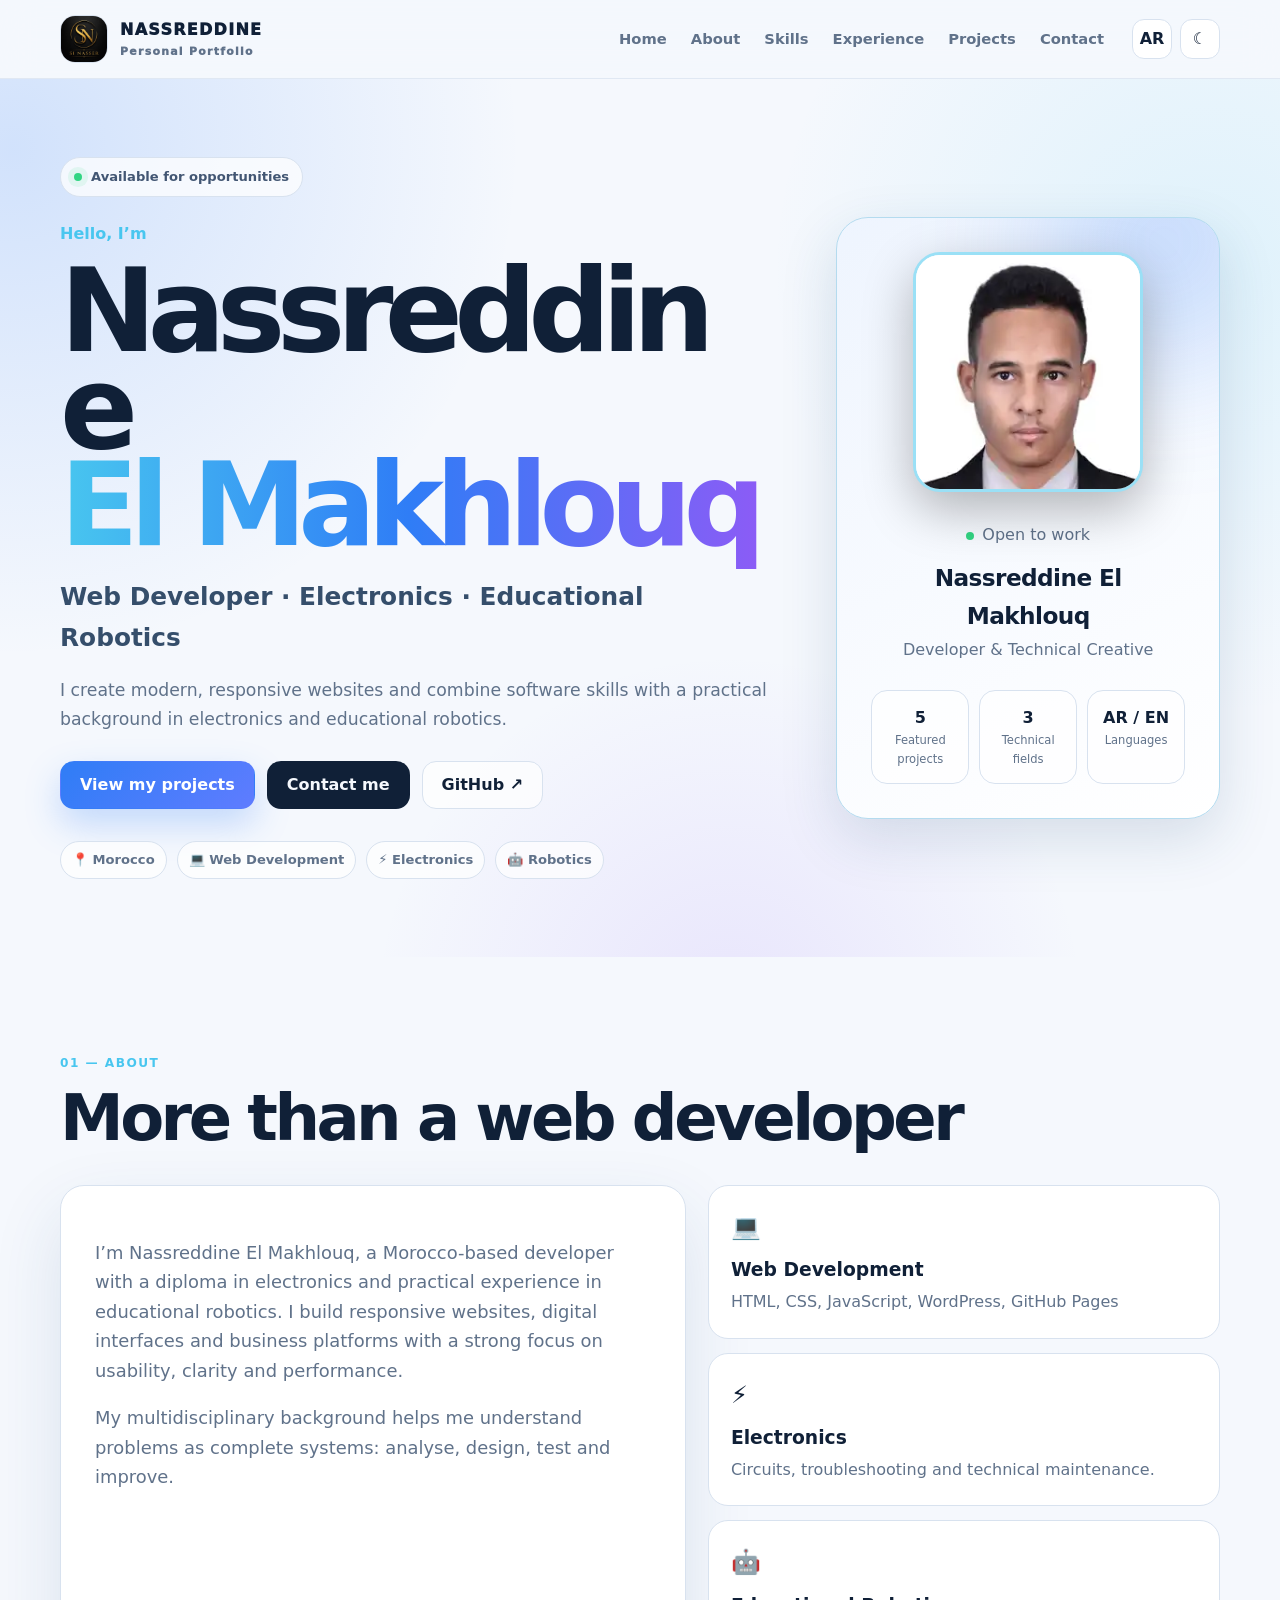
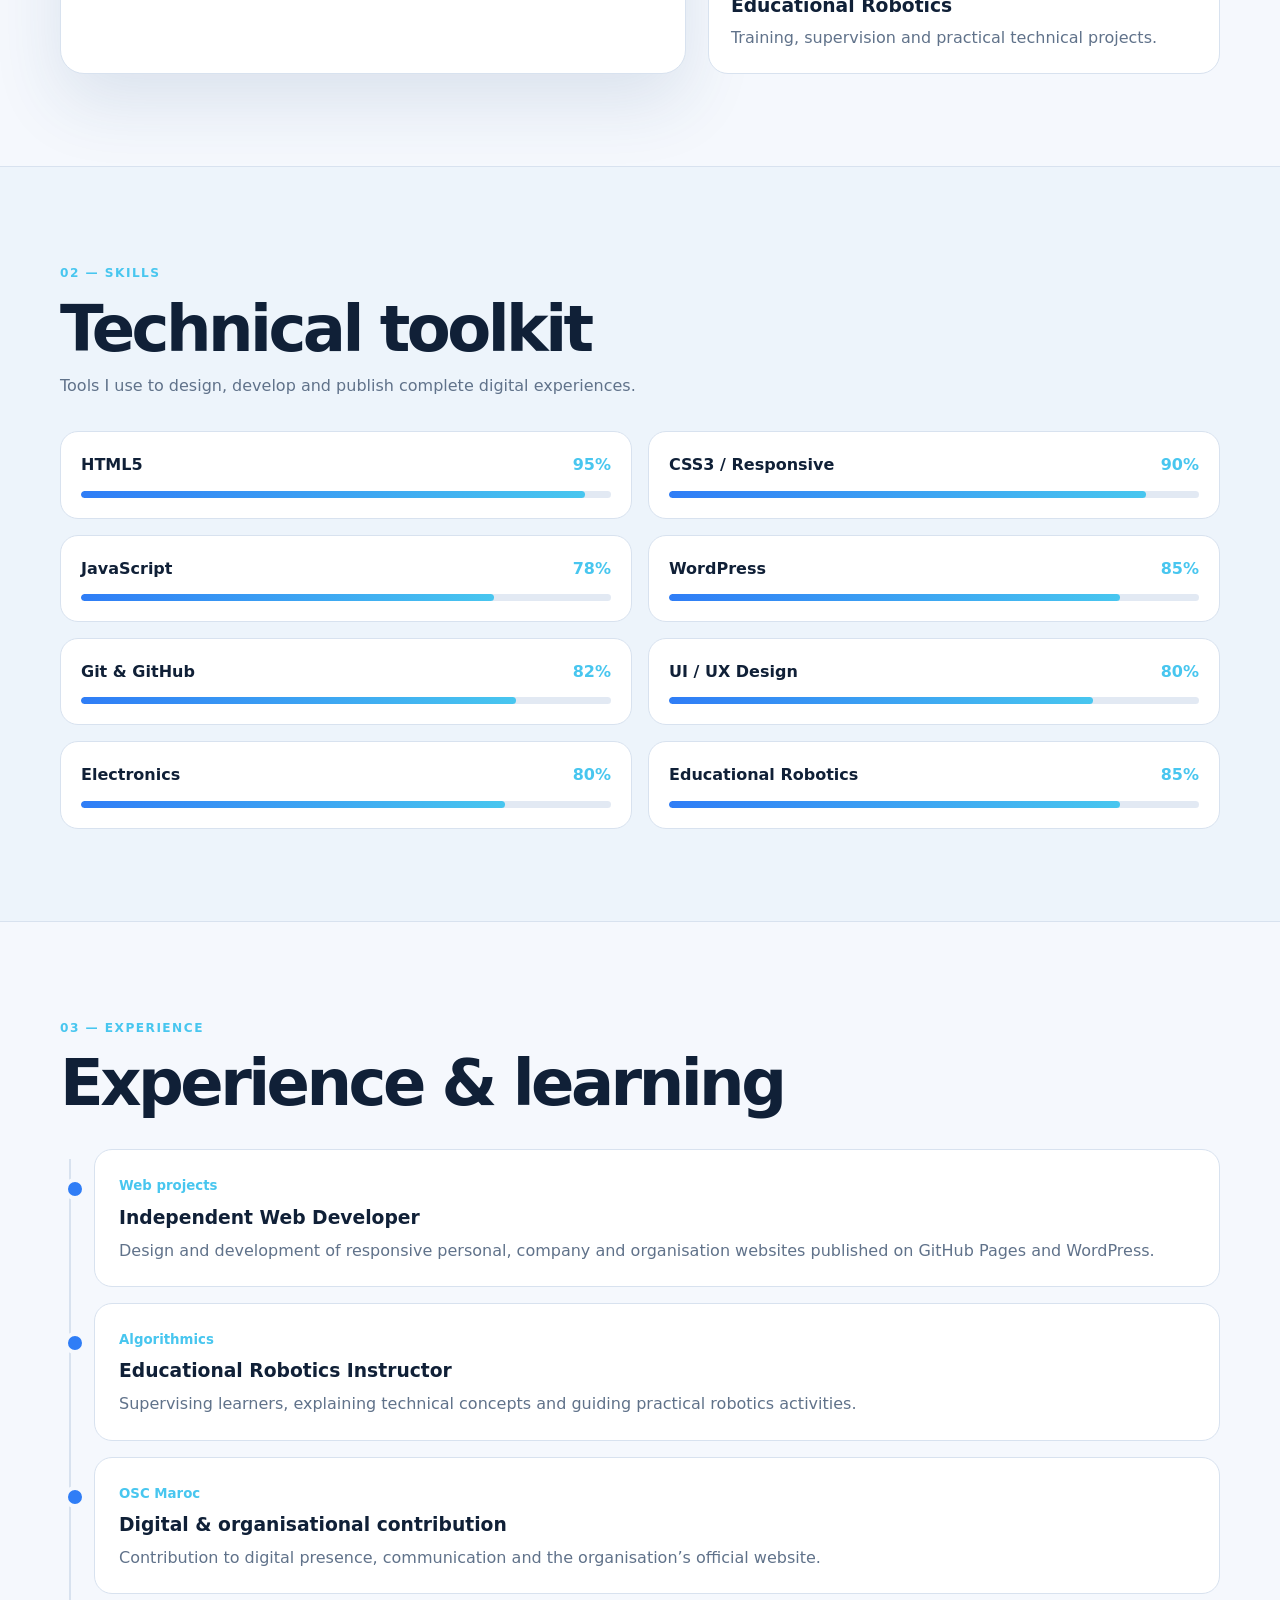
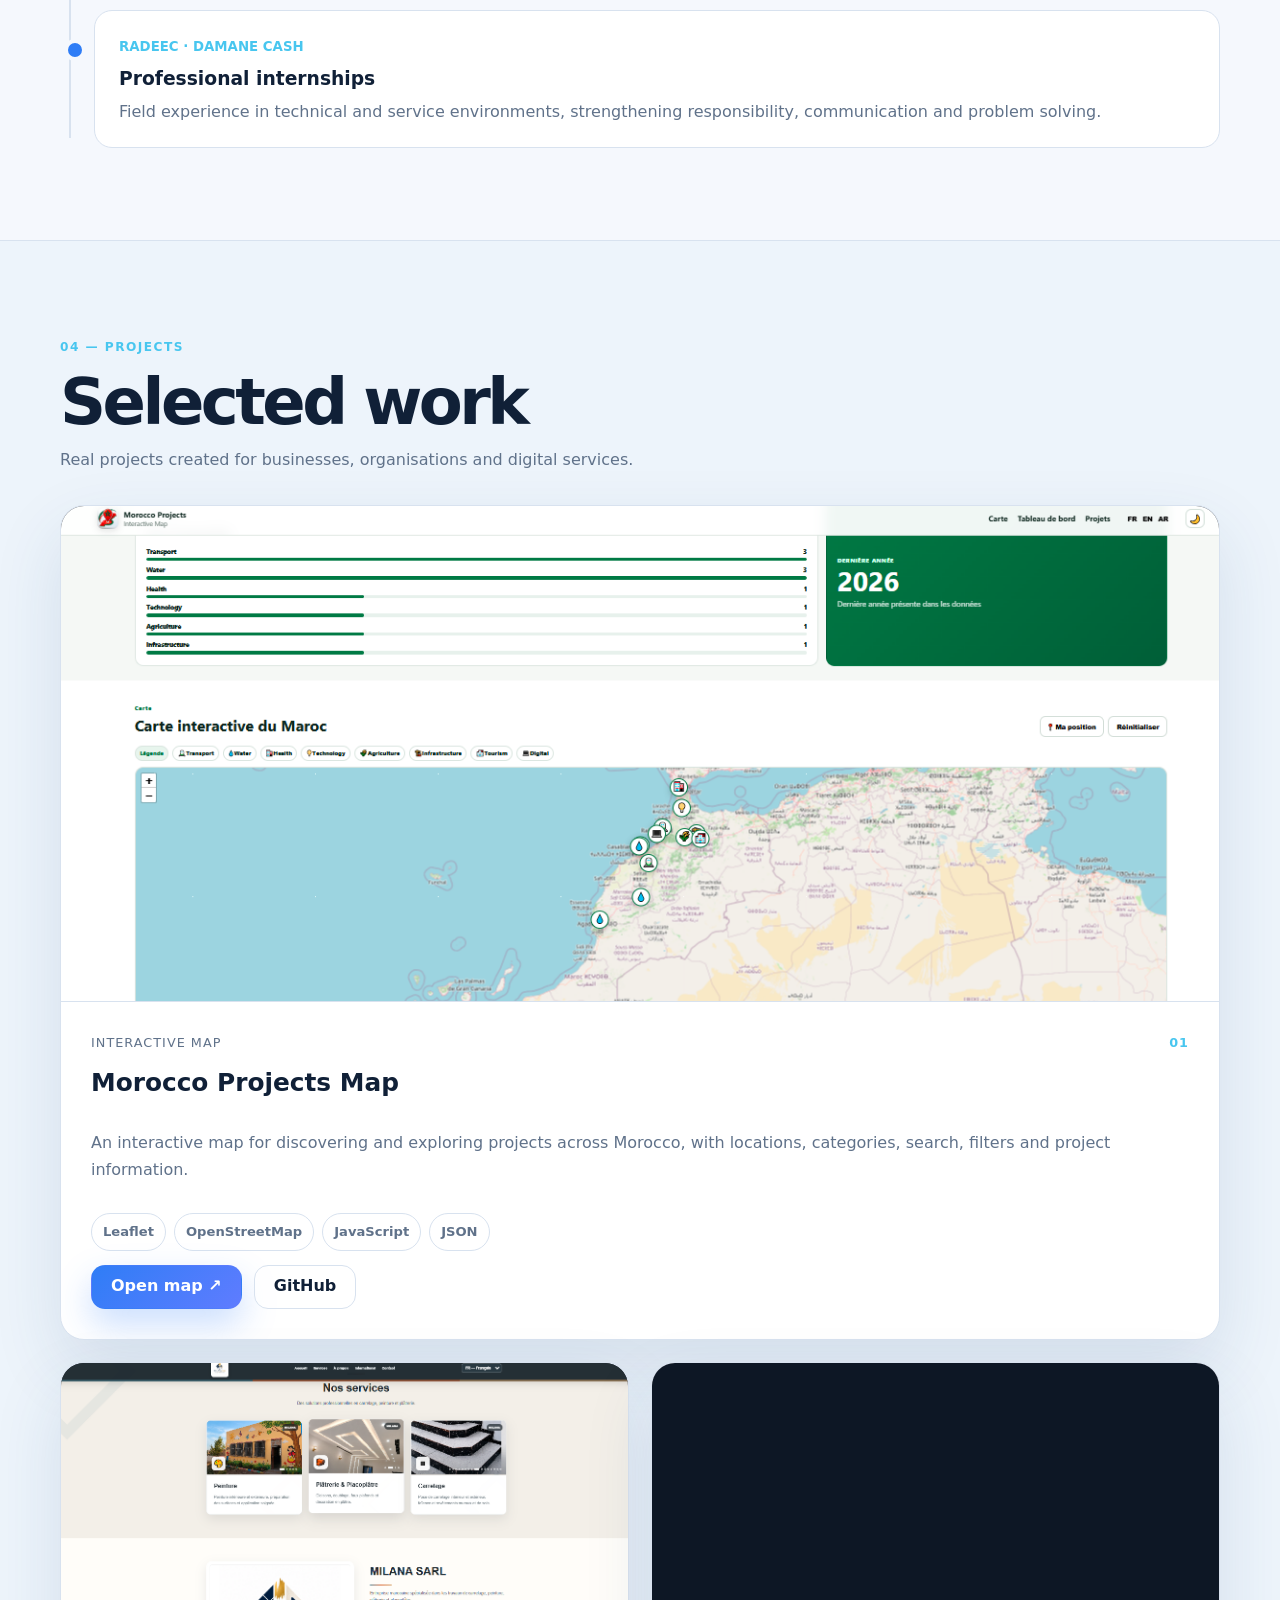
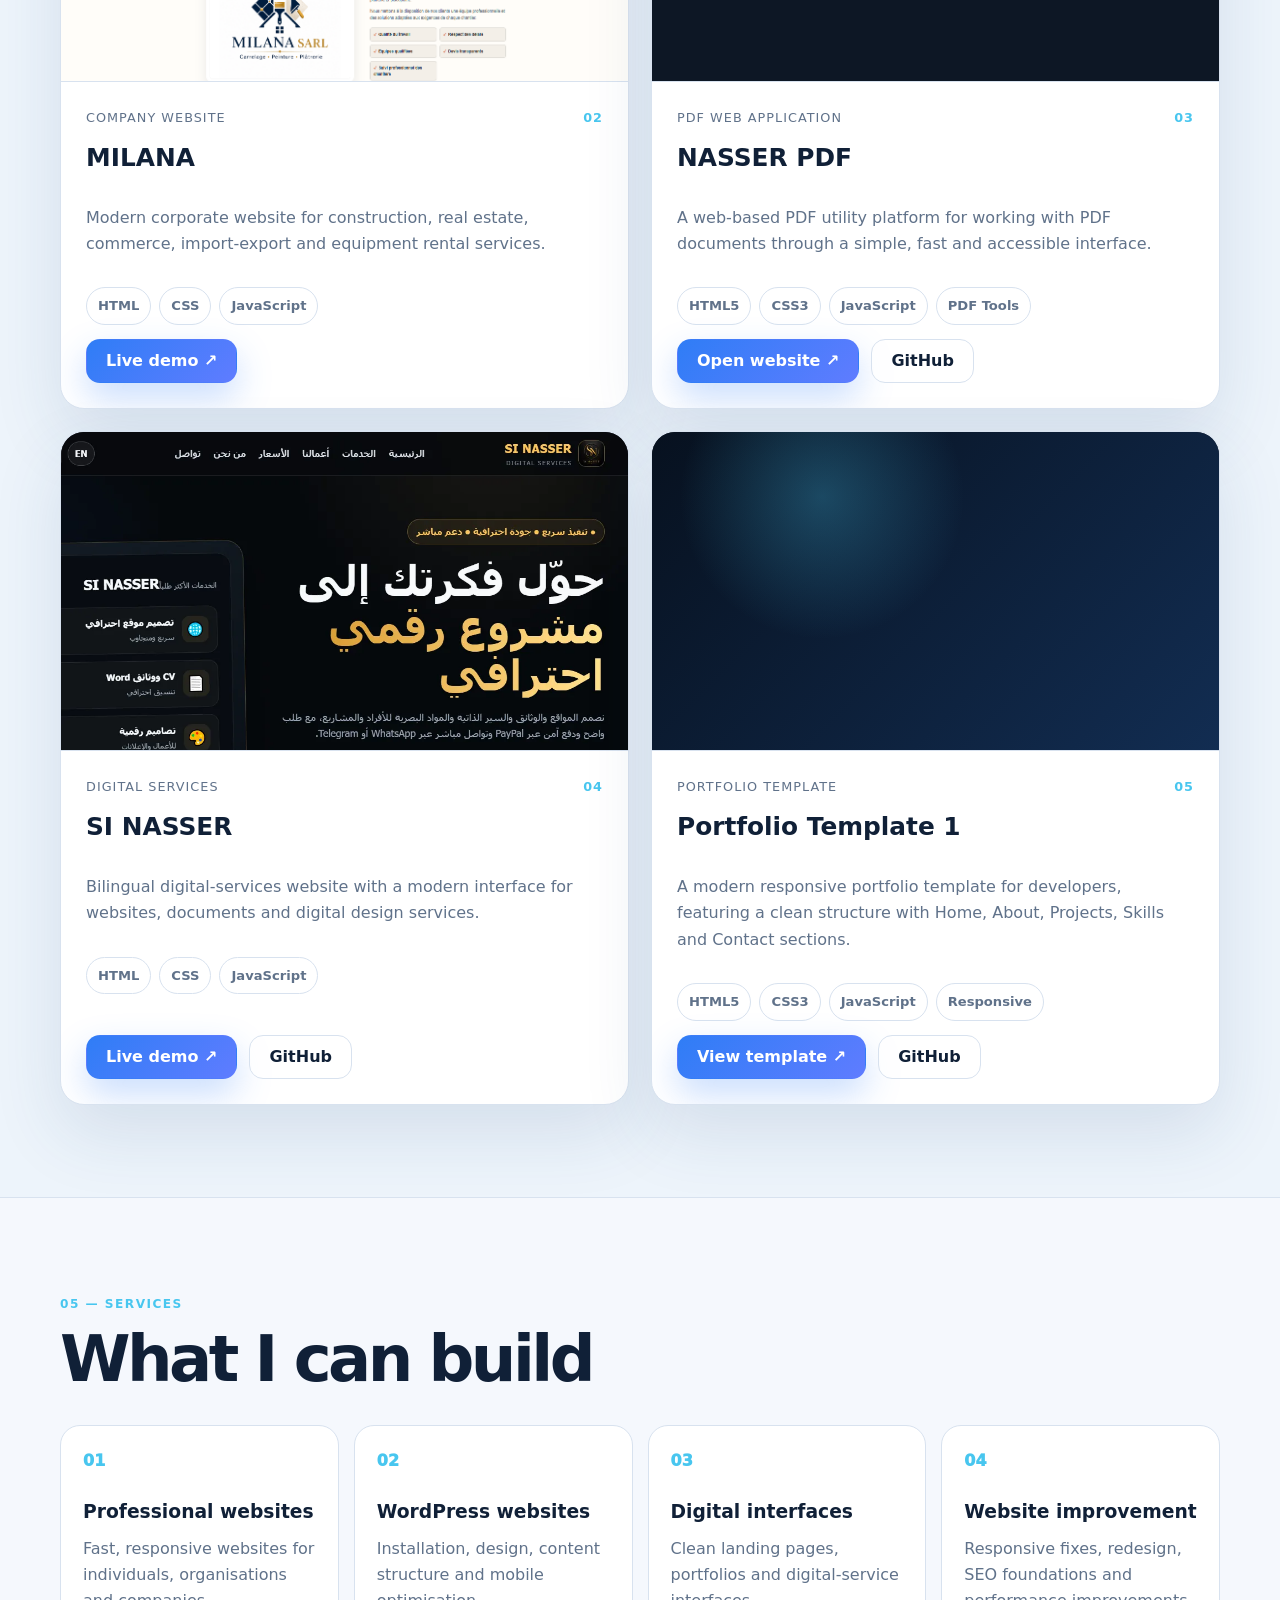
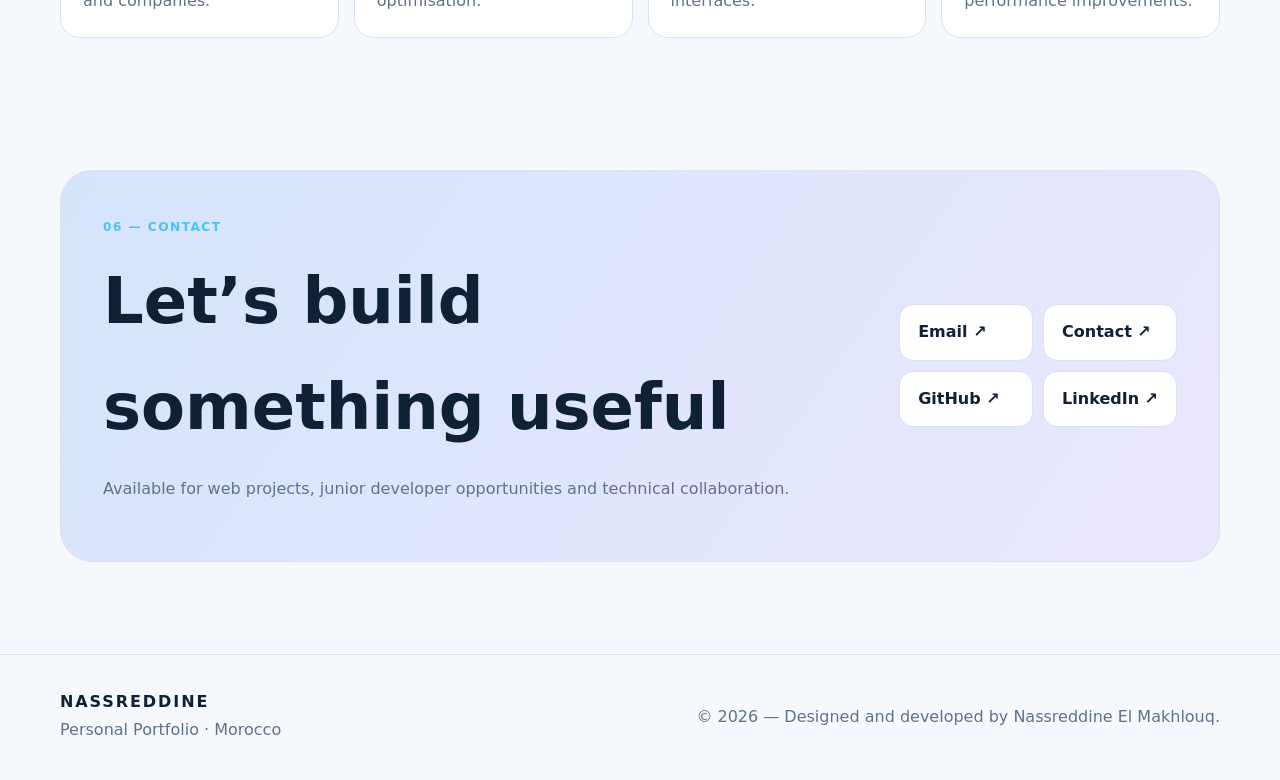
==== index.html @ 13a61bd7 "Publish redesigned Nassreddine portfolio with personal photo and project Pages SEO" ====
<!doctype html>
<html lang="en" data-theme="dark">

<head>
  <meta charset="utf-8">
  <meta name="viewport" content="width=device-width,initial-scale=1">

  <title>Nassreddine El Makhlouq | Personal Portfolio</title>

  <meta name="description"
    content="Personal portfolio of Nassreddine El Makhlouq — web developer, electronics technician and educational robotics instructor based in Morocco.">

  <meta name="theme-color" content="#08111f">

  <link rel="canonical" href="https://nassreddine-net.github.io/EL-MAKHLOUQ-NASSREDDINE/">

  <meta property="og:title" content="Nassreddine El Makhlouq | Portfolio">
  <meta property="og:description" content="Web development, electronics, robotics and digital projects.">
  <meta property="og:type" content="website">
  <meta property="og:url" content="https://nassreddine-net.github.io/EL-MAKHLOUQ-NASSREDDINE/">
  <meta property="og:image" content="https://nassreddine-net.github.io/EL-MAKHLOUQ-NASSREDDINE/assets/profile-photo.webp">

  <meta name="twitter:card" content="summary">
  <meta name="twitter:title" content="Nassreddine El Makhlouq | Developer Portfolio">
  <meta name="twitter:description" content="Web development, electronics, educational robotics and selected projects.">
  <meta property="og:image:alt" content="Portrait of Nassreddine El Makhlouq">
  <meta property="og:locale" content="en_US">

  <link rel="preload" as="image" href="assets/profile-photo.webp" type="image/webp" fetchpriority="high">
  <link rel="icon" href="assets/logo.webp">
  <link rel="manifest" href="site.webmanifest">
  <link rel="stylesheet" href="assets/style.css">

  <script type="application/ld+json">
  {"@context":"https://schema.org","@type":"Person","name":"Nassreddine El Makhlouq","alternateName":"نصر الدين المخلوق","url":"https://nassreddine-net.github.io/EL-MAKHLOUQ-NASSREDDINE/","image":"https://nassreddine-net.github.io/EL-MAKHLOUQ-NASSREDDINE/assets/profile-photo.webp","jobTitle":"Web Developer","address":{"@type":"PostalAddress","addressCountry":"MA"},"sameAs":["https://github.com/NASSREDDINE-net","https://www.linkedin.com/in/nassreddine-el-makhlouq/"]}
  </script>
  <script defer src="assets/app.js"></script>
</head>

<body>

  <a class="skip" href="#main">Skip to content</a>

  <!-- HEADER -->
  <header class="header">
    <div class="container nav">

      <a class="brand" href="#home" aria-label="Nassreddine home">
        <img src="assets/logo.webp" alt="Nassreddine logo" width="48" height="48" decoding="async">
        <span>
          NASSREDDINE
          <small>Personal Portfolio</small>
        </span>
      </a>

      <nav class="menu" id="primary-navigation" aria-label="Primary navigation">
        <a href="#home" data-i18n="home"></a>
        <a href="#about" data-i18n="about"></a>
        <a href="#skills" data-en="Skills" data-ar="المهارات"></a>
        <a href="#experience" data-en="Experience" data-ar="الخبرة"></a>
        <a href="#projects" data-i18n="projects"></a>
        <a href="#contact" data-i18n="contact"></a>
      </nav>

      <div class="nav-actions">
        <button type="button" class="lang-btn" onclick="toggleLang()" data-lang-label aria-label="Change language">
          AR
        </button>

        <button type="button" class="icon-btn" onclick="toggleTheme()" data-theme-label aria-label="Change theme">
          ☀
        </button>

        <button type="button" class="icon-btn menu-toggle" data-menu-toggle aria-label="Open menu" aria-expanded="false" aria-controls="primary-navigation">
          ☰
        </button>
      </div>

    </div>
  </header>


  <main id="main">

    <!-- HERO -->
    <section class="hero" id="home">

      <div class="container hero-grid">

        <div class="hero-copy" data-reveal>

          <span class="eyebrow">
            <span class="dot"></span>
            <span data-en="Available for opportunities" data-ar="متاح لفرص العمل والتعاون">
            </span>
          </span>

          <p class="intro" data-en="Hello, I’m" data-ar="مرحباً، أنا">
          </p>

          <h1>
            Nassreddine<br>
            <span class="gradient">El Makhlouq</span>
          </h1>

          <h2 data-en="Web Developer · Electronics · Educational Robotics"
            data-ar="مطور ويب · إلكترونيك · روبوتيك تعليمي">
          </h2>

          <p class="lead"
            data-en="I create modern, responsive websites and combine software skills with a practical background in electronics and educational robotics."
            data-ar="أصمم وأطور مواقع حديثة ومتجاوبة، وأجمع بين مهارات البرمجة وخلفية عملية في الإلكترونيك والروبوتيك التعليمي.">
          </p>

          <div class="actions">

            <a class="btn primary" href="#projects" data-en="View my projects" data-ar="شاهد مشاريعي">
            </a>

            <a class="btn secondary" href="#contact" data-en="Contact me" data-ar="تواصل معي">
            </a>

            <a class="btn ghost" href="https://github.com/NASSREDDINE-net" target="_blank" rel="noopener">
              GitHub ↗
            </a>

          </div>

          <div class="quick-facts">
            <span>📍 Morocco</span>
            <span>💻 Web Development</span>
            <span>⚡ Electronics</span>
            <span>🤖 Robotics</span>
          </div>

        </div>


        <aside class="profile-card" data-reveal>

          <div class="profile-glow"></div>

          <img class="profile-logo" src="assets/profile-photo.webp" alt="Portrait photograph of Nassreddine El Makhlouq" width="240" height="309" fetchpriority="high" decoding="async">

          <div class="availability">
            <span></span>
            Open to work
          </div>

          <h3>Nassreddine El Makhlouq</h3>

          <p>Developer & Technical Creative</p>

          <div class="profile-stats">

            <div>
              <strong>5</strong>
              <span>Featured projects</span>
            </div>

            <div>
              <strong>3</strong>
              <span>Technical fields</span>
            </div>

            <div>
              <strong>AR / EN</strong>
              <span>Languages</span>
            </div>

          </div>

        </aside>

      </div>

    </section>


    <!-- ABOUT -->
    <section id="about">

      <div class="container">

        <div class="section-head" data-reveal>

          <div>
            <span class="section-kicker">01 — About</span>

            <h2 data-en="More than a web developer" data-ar="أكثر من مجرد مطور ويب">
            </h2>
          </div>

        </div>


        <div class="about-grid">

          <article class="about-main card" data-reveal>

            <p data-en="I’m Nassreddine El Makhlouq, a Morocco-based developer with a diploma in electronics and practical experience in educational robotics. I build responsive websites, digital interfaces and business platforms with a strong focus on usability, clarity and performance."
              data-ar="أنا نصر الدين المخلوق، مطور من المغرب، حاصل على دبلوم في الإلكترونيك ولدي خبرة عملية في الروبوتيك التعليمي. أطور مواقع متجاوبة وواجهات رقمية ومنصات أعمال مع التركيز على سهولة الاستخدام والوضوح والأداء.">
            </p>

            <p data-en="My multidisciplinary background helps me understand problems as complete systems: analyse, design, test and improve."
              data-ar="خلفيتي متعددة التخصصات تساعدني على فهم المشاكل كنظام متكامل: التحليل، التصميم، الاختبار ثم التحسين.">
            </p>

          </article>


          <div class="about-cards">

            <article class="mini-card" data-reveal>
              <b>💻</b>

              <h3 data-en="Web Development" data-ar="تطوير الويب">
              </h3>

              <p>
                HTML, CSS, JavaScript, WordPress, GitHub Pages
              </p>
            </article>


            <article class="mini-card" data-reveal>

              <b>⚡</b>

              <h3 data-en="Electronics" data-ar="الإلكترونيك">
              </h3>

              <p data-en="Circuits, troubleshooting and technical maintenance."
                data-ar="الدوائر والتشخيص والصيانة التقنية.">
              </p>

            </article>


            <article class="mini-card" data-reveal>

              <b>🤖</b>

              <h3 data-en="Educational Robotics" data-ar="الروبوتيك التعليمي">
              </h3>

              <p data-en="Training, supervision and practical technical projects."
                data-ar="التكوين والإشراف والمشاريع التقنية التطبيقية.">
              </p>

            </article>

          </div>

        </div>

      </div>

    </section>


    <!-- SKILLS -->
    <section id="skills" class="soft-section">

      <div class="container">

        <div class="section-head" data-reveal>

          <div>

            <span class="section-kicker">02 — Skills</span>

            <h2 data-en="Technical toolkit" data-ar="المهارات التقنية">
            </h2>

            <p data-en="Tools I use to design, develop and publish complete digital experiences."
              data-ar="الأدوات التي أستخدمها لتصميم وتطوير ونشر تجارب رقمية متكاملة.">
            </p>

          </div>

        </div>


        <div class="skills-grid">

          <div class="skill-card" data-reveal>
            <span>HTML5</span>
            <b>95%</b>
            <i style="--level:95%"></i>
          </div>

          <div class="skill-card" data-reveal>
            <span>CSS3 / Responsive</span>
            <b>90%</b>
            <i style="--level:90%"></i>
          </div>

          <div class="skill-card" data-reveal>
            <span>JavaScript</span>
            <b>78%</b>
            <i style="--level:78%"></i>
          </div>

          <div class="skill-card" data-reveal>
            <span>WordPress</span>
            <b>85%</b>
            <i style="--level:85%"></i>
          </div>

          <div class="skill-card" data-reveal>
            <span>Git & GitHub</span>
            <b>82%</b>
            <i style="--level:82%"></i>
          </div>

          <div class="skill-card" data-reveal>
            <span>UI / UX Design</span>
            <b>80%</b>
            <i style="--level:80%"></i>
          </div>

          <div class="skill-card" data-reveal>
            <span>Electronics</span>
            <b>80%</b>
            <i style="--level:80%"></i>
          </div>

          <div class="skill-card" data-reveal>
            <span>Educational Robotics</span>
            <b>85%</b>
            <i style="--level:85%"></i>
          </div>

        </div>

      </div>

    </section>


    <!-- EXPERIENCE -->
    <section id="experience">

      <div class="container">

        <div class="section-head" data-reveal>

          <div>

            <span class="section-kicker">03 — Experience</span>

            <h2 data-en="Experience & learning" data-ar="الخبرات والتكوين">
            </h2>

          </div>

        </div>


        <div class="timeline">

          <article class="timeline-item" data-reveal>

            <small data-en="Web projects" data-ar="مشاريع الويب">
            </small>

            <h3 data-en="Independent Web Developer" data-ar="مطور ويب مستقل">
            </h3>

            <p data-en="Design and development of responsive personal, company and organisation websites published on GitHub Pages and WordPress."
              data-ar="تصميم وتطوير مواقع شخصية ومواقع شركات ومنظمات متجاوبة، منشورة على GitHub Pages وWordPress.">
            </p>

          </article>


          <article class="timeline-item" data-reveal>

            <small>Algorithmics</small>

            <h3 data-en="Educational Robotics Instructor" data-ar="مؤطر الروبوتيك التعليمي">
            </h3>

            <p data-en="Supervising learners, explaining technical concepts and guiding practical robotics activities."
              data-ar="تأطير المتعلمين وشرح المفاهيم التقنية ومواكبة أنشطة الروبوتيك التطبيقية.">
            </p>

          </article>


          <article class="timeline-item" data-reveal>

            <small>OSC Maroc</small>

            <h3 data-en="Digital & organisational contribution" data-ar="مساهمة رقمية وتنظيمية">
            </h3>

            <p data-en="Contribution to digital presence, communication and the organisation’s official website."
              data-ar="المساهمة في الحضور الرقمي والتواصل والموقع الرسمي للمنظمة.">
            </p>

          </article>


          <article class="timeline-item" data-reveal>

            <small>RADEEC · DAMANE CASH</small>

            <h3 data-en="Professional internships" data-ar="تجارب وتداريب مهنية">
            </h3>

            <p data-en="Field experience in technical and service environments, strengthening responsibility, communication and problem solving."
              data-ar="خبرة ميدانية في بيئات تقنية وخدماتية عززت المسؤولية والتواصل وحل المشاكل.">
            </p>

          </article>

        </div>

      </div>

    </section>


    <!-- PROJECTS -->
    <section id="projects" class="soft-section">

      <div class="container">

        <div class="section-head" data-reveal>

          <div>

            <span class="section-kicker">04 — Projects</span>

            <h2 data-en="Selected work" data-ar="مشاريع مختارة">
            </h2>

            <p data-en="Real projects created for businesses, organisations and digital services."
              data-ar="مشاريع حقيقية تم إنجازها للشركات والمنظمات والخدمات الرقمية.">
            </p>

          </div>

        </div>


        <div class="projects-grid">


          <!-- PROJECT 01 -->
          <article class="project-card card featured-project" data-reveal>

            <a class="project-shot" href="https://morocco-projects.is-a.bot/" target="_blank" rel="noopener">

              <img src="assets/morocco-projects-map.png" alt="Morocco Projects Map interactive map" loading="lazy" decoding="async">

            </a>


            <div class="project-body">

              <div class="project-meta">

                <span data-en="Interactive map" data-ar="خريطة تفاعلية">
                </span>

                <em>01</em>

              </div>

              <h3>Morocco Projects Map</h3>

              <p data-en="An interactive map for discovering and exploring projects across Morocco, with locations, categories, search, filters and project information."
                data-ar="خريطة تفاعلية لاكتشاف واستكشاف المشاريع في المغرب، مع المواقع والتصنيفات والبحث والتصفية ومعلومات المشاريع.">
              </p>

              <div class="tags">
                <span>Leaflet</span>
                <span>OpenStreetMap</span>
                <span>JavaScript</span>
                <span>JSON</span>
              </div>

              <div class="actions">

                <a class="btn primary" href="https://morocco-projects.is-a.bot/" target="_blank" rel="noopener"
                  data-en="Open map ↗" data-ar="فتح الخريطة ↗">
                </a>

                <a class="btn ghost" href="https://github.com/NASSREDDINE-net/morocco-projects-map" target="_blank"
                  rel="noopener">
                  GitHub
                </a>

              </div>

            </div>

          </article>


          <!-- PROJECT 02 -->
          <article class="project-card card" data-reveal>

            <a class="project-shot" href="https://societemilana.org/" target="_blank" rel="noopener">

              <img src="assets/milana-project.png" alt="MILANA website" loading="lazy" decoding="async">

            </a>


            <div class="project-body">

              <div class="project-meta">

                <span>Company website</span>

                <em>02</em>

              </div>

              <h3>MILANA</h3>

              <p data-en="Modern corporate website for construction, real estate, commerce, import-export and equipment rental services."
                data-ar="موقع شركة حديث لخدمات البناء والعقار والتجارة والاستيراد والتصدير وتأجير المعدات.">
              </p>

              <div class="tags">
                <span>HTML</span>
                <span>CSS</span>
                <span>JavaScript</span>
              </div>

              <div class="actions">

                <a class="btn primary" href="https://societemilana.org/" target="_blank" rel="noopener">
                  Live demo ↗
                </a>

                

              </div>

            </div>

          </article>


          <!-- PROJECT 03 — NASSER PDF -->
          <article class="project-card card" data-reveal>

            <a class="project-shot" href="https://nasserpdf.devs.surf/" target="_blank" rel="noopener">

              <img src="assets/nasser-pdf-project.png" alt="NASSER PDF website" loading="lazy" decoding="async">

            </a>


            <div class="project-body">

              <div class="project-meta">

                <span data-en="PDF web application" data-ar="تطبيق ويب لأدوات PDF">
                </span>

                <em>03</em>

              </div>

              <h3>NASSER PDF</h3>

              <p data-en="A web-based PDF utility platform for working with PDF documents through a simple, fast and accessible interface."
                data-ar="منصة ويب لأدوات PDF للعمل مع مستندات PDF عبر واجهة بسيطة وسريعة وسهلة الاستخدام.">
              </p>

              <div class="tags">
                <span>HTML5</span>
                <span>CSS3</span>
                <span>JavaScript</span>
                <span>PDF Tools</span>
              </div>

              <div class="actions">

                <a class="btn primary" href="https://nasserpdf.devs.surf/" target="_blank" rel="noopener">
                  Open website ↗
                </a>

                <a class="btn ghost" href="https://github.com/NASSREDDINE-net/nasser-pdf" target="_blank"
                  rel="noopener">
                  GitHub
                </a>

              </div>

            </div>

          </article>


          <!-- PROJECT 04 — SI NASSER -->
          <article class="project-card card" data-reveal>

            <a class="project-shot" href="https://nassreddine-net.github.io/STORE/" target="_blank" rel="noopener">

              <img src="assets/si-nasser-project.webp" alt="SI NASSER website" loading="lazy" decoding="async">

            </a>


            <div class="project-body">

              <div class="project-meta">

                <span>Digital services</span>

                <em>04</em>

              </div>

              <h3>SI NASSER</h3>

              <p data-en="Bilingual digital-services website with a modern interface for websites, documents and digital design services."
                data-ar="موقع ثنائي اللغة للخدمات الرقمية بواجهة حديثة لخدمات المواقع والوثائق والتصميم الرقمي.">
              </p>

              <div class="tags">
                <span>HTML</span>
                <span>CSS</span>
                <span>JavaScript</span>
              </div>

              <div class="actions">

                <a class="btn primary" href="https://nassreddine-net.github.io/STORE/" target="_blank" rel="noopener">
                  Live demo ↗
                </a>

                <a class="btn ghost" href="https://github.com/NASSREDDINE-net/STORE" target="_blank" rel="noopener">
                  GitHub
                </a>

              </div>

            </div>

          </article>


          <!-- PROJECT 05 — PORTFOLIO TEMPLATE -->
          <article class="project-card card project-personal" data-reveal>

            <a class="project-shot" href="https://nassreddine-net.github.io/portfolio-template1/" target="_blank"
              rel="noopener">

              <div class="project-visual">

                <img src="assets/portfolio-template1-project.png" alt="Portfolio Template 1 screenshot" loading="lazy" decoding="async">

              </div>

            </a>


            <div class="project-body">

              <div class="project-meta">

                <span data-en="Portfolio template" data-ar="قالب بورتفوليو">
                </span>

                <em>05</em>

              </div>

              <h3>Portfolio Template 1</h3>

              <p data-en="A modern responsive portfolio template for developers, featuring a clean structure with Home, About, Projects, Skills and Contact sections."
                data-ar="قالب بورتفوليو عصري ومتجاوب للمطورين، بهيكل منظم يضم أقسام الرئيسية والنبذة والمشاريع والمهارات والتواصل.">
              </p>

              <div class="tags">
                <span>HTML5</span>
                <span>CSS3</span>
                <span>JavaScript</span>
                <span>Responsive</span>
              </div>

              <div class="actions">

                <a class="btn primary" href="https://nassreddine-net.github.io/portfolio-template1/" target="_blank"
                  rel="noopener" data-en="View template ↗" data-ar="عرض القالب ↗">
                </a>

                <a class="btn ghost" href="https://github.com/NASSREDDINE-net/portfolio-template1" target="_blank"
                  rel="noopener">
                  GitHub
                </a>

              </div>

            </div>

          </article>


        </div>

      </div>

    </section>


    <!-- SERVICES -->
    <section id="services">

      <div class="container">

        <div class="section-head" data-reveal>

          <div>

            <span class="section-kicker">05 — Services</span>

            <h2 data-en="What I can build" data-ar="الخدمات التي أقدمها">
            </h2>

          </div>

        </div>


        <div class="services-grid">

          <article class="service-card" data-reveal>

            <span>01</span>

            <h3 data-en="Professional websites" data-ar="مواقع احترافية">
            </h3>

            <p data-en="Fast, responsive websites for individuals, organisations and companies."
              data-ar="مواقع سريعة ومتجاوبة للأفراد والمنظمات والشركات.">
            </p>

          </article>


          <article class="service-card" data-reveal>

            <span>02</span>

            <h3 data-en="WordPress websites" data-ar="مواقع WordPress">
            </h3>

            <p data-en="Installation, design, content structure and mobile optimisation."
              data-ar="التثبيت والتصميم وتنظيم المحتوى وتحسين نسخة الهاتف.">
            </p>

          </article>


          <article class="service-card" data-reveal>

            <span>03</span>

            <h3 data-en="Digital interfaces" data-ar="واجهات رقمية">
            </h3>

            <p data-en="Clean landing pages, portfolios and digital-service interfaces."
              data-ar="صفحات هبوط وبورتفوليو وواجهات خدمات رقمية واضحة.">
            </p>

          </article>


          <article class="service-card" data-reveal>

            <span>04</span>

            <h3 data-en="Website improvement" data-ar="تحسين المواقع">
            </h3>

            <p data-en="Responsive fixes, redesign, SEO foundations and performance improvements."
              data-ar="إصلاح التجاوب وإعادة التصميم وأساسيات SEO وتحسين الأداء.">
            </p>

          </article>

        </div>

      </div>

    </section>


    <!-- CONTACT -->
    <section id="contact" class="contact-section">

      <div class="container contact-box" data-reveal>

        <div>

          <span class="section-kicker">06 — Contact</span>

          <h2 data-en="Let’s build something useful" data-ar="لننجز شيئاً مفيداً معاً">
          </h2>

          <p data-en="Available for web projects, junior developer opportunities and technical collaboration."
            data-ar="متاح لمشاريع الويب وفرص المطور المبتدئ والتعاون التقني.">
          </p>

        </div>


        <div class="contact-links">

          <a href="mailto:nassreddineelmakhlouq@gmail.com">
            Email ↗
          </a>

          <a href="contact.html">
            Contact ↗
          </a>

          <a href="https://github.com/NASSREDDINE-net" target="_blank" rel="noopener">
            GitHub ↗
          </a>

          <a href="https://www.linkedin.com/in/nassreddine-el-makhlouq/" target="_blank" rel="noopener">
            LinkedIn ↗
          </a>

        </div>

      </div>

    </section>

  </main>


  <!-- FOOTER -->
  <footer class="footer">

    <div class="container footer-grid">

      <div>

        <strong>NASSREDDINE</strong>

        <p>
          Personal Portfolio · Morocco
        </p>

      </div>

      <p>
        © <span data-year></span> —
        <span data-i18n="rights"></span>
      </p>

    </div>

  </footer>


  <button class="back-top" data-back-top aria-label="Back to top">
    ↑
  </button>

</body>

</html>
---- assets/style.css ----
:root{--bg:#07111f;--bg2:#0b1728;--card:#0d1b2d;--soft:#0a1525;--text:#f4f8ff;--muted:#94a7bf;--line:#1d3048;--primary:#2f7df6;--primary2:#48c6ef;--accent:#8b5cf6;--shadow:0 28px 80px rgba(0,0,0,.34);--radius:24px;--scroll-progress:0%}html[data-theme="light"]{--bg:#f5f8fd;--bg2:#fff;--card:#fff;--soft:#edf4fb;--text:#102037;--muted:#60728a;--line:#d8e2ef;--shadow:0 28px 70px rgba(32,70,120,.12)}*{box-sizing:border-box}html{scroll-behavior:smooth}body{margin:0;background:var(--bg);color:var(--text);font-family:Inter,ui-sans-serif,system-ui,-apple-system,"Segoe UI",Arial,sans-serif;line-height:1.65}body:before{content:"";position:fixed;left:0;top:0;width:var(--scroll-progress);height:3px;background:linear-gradient(90deg,var(--primary),var(--primary2),var(--accent));z-index:3000}a{color:inherit}.container{width:min(1160px,calc(100% - 40px));margin:auto}.skip{position:fixed;left:-999px;top:10px;z-index:5000;background:#fff;color:#000;padding:10px}.skip:focus{left:10px}.header{position:sticky;top:0;z-index:1000;background:color-mix(in srgb,var(--bg) 82%,transparent);backdrop-filter:blur(18px);border-bottom:1px solid color-mix(in srgb,var(--line) 75%,transparent)}.nav{height:78px;display:flex;align-items:center;gap:28px}.brand{display:flex;align-items:center;gap:12px;text-decoration:none;font-weight:950;letter-spacing:.08em}.brand img{width:48px;height:48px;object-fit:cover;border-radius:15px;border:1px solid var(--line)}.brand span{display:flex;flex-direction:column}.brand small{font-size:.68rem;color:var(--muted);letter-spacing:.12em}.menu{display:flex;align-items:center;gap:24px;margin-left:auto}.menu a{text-decoration:none;color:var(--muted);font-size:.92rem;font-weight:800;transition:.2s}.menu a:hover,.menu a.active{color:var(--text)}.nav-actions{display:flex;gap:8px}.lang-btn,.icon-btn{border:1px solid var(--line);background:var(--card);color:var(--text);height:40px;min-width:40px;border-radius:12px;font-weight:900;cursor:pointer}.menu-toggle{display:none}.hero{min-height:calc(100vh - 78px);display:flex;align-items:center;position:relative;overflow:hidden;padding:78px 0}.hero:before{content:"";position:absolute;inset:-20%;background:radial-gradient(circle at 15% 20%,rgba(47,125,246,.18),transparent 28%),radial-gradient(circle at 82% 30%,rgba(72,198,239,.13),transparent 26%),radial-gradient(circle at 55% 90%,rgba(139,92,246,.12),transparent 24%);pointer-events:none}.hero-grid{display:grid;grid-template-columns:1.3fr .7fr;gap:70px;align-items:center;position:relative}.eyebrow{display:inline-flex;align-items:center;gap:9px;border:1px solid var(--line);background:color-mix(in srgb,var(--card) 74%,transparent);border-radius:999px;padding:8px 13px;color:var(--muted);font-size:.82rem;font-weight:850}.dot{width:8px;height:8px;background:#32d583;border-radius:50%;box-shadow:0 0 0 6px rgba(50,213,131,.1)}.intro{margin:24px 0 0;color:var(--primary2);font-weight:850}.hero h1{font-size:clamp(3.7rem,9vw,7.5rem);line-height:.84;letter-spacing:-.075em;margin:16px 0 24px}.gradient{background:linear-gradient(90deg,var(--primary2),var(--primary),var(--accent));-webkit-background-clip:text;background-clip:text;color:transparent}.hero h2{font-size:clamp(1.1rem,2.4vw,1.55rem);margin:0 0 17px;color:#c6d5e8}.lead{font-size:1.08rem;color:var(--muted);max-width:720px}.actions{display:flex;gap:12px;flex-wrap:wrap;margin-top:28px}.btn{display:inline-flex;align-items:center;justify-content:center;min-height:48px;padding:0 19px;border-radius:14px;text-decoration:none;font-weight:900;border:1px solid transparent;transition:.25s}.btn:hover{transform:translateY(-2px)}.btn.primary{background:linear-gradient(135deg,var(--primary),#5f7cff);color:#fff;box-shadow:0 15px 35px rgba(47,125,246,.26)}.btn.secondary{background:var(--text);color:var(--bg)}.btn.ghost{border-color:var(--line);background:color-mix(in srgb,var(--card) 70%,transparent)}.quick-facts{display:flex;flex-wrap:wrap;gap:10px;margin-top:32px}.quick-facts span,.tags span{border:1px solid var(--line);background:color-mix(in srgb,var(--card) 72%,transparent);padding:7px 11px;border-radius:999px;color:var(--muted);font-size:.82rem;font-weight:800}.profile-card{background:linear-gradient(155deg,color-mix(in srgb,var(--card) 94%,transparent),color-mix(in srgb,var(--card) 68%,transparent));border:1px solid var(--line);border-radius:32px;padding:34px;text-align:center;position:relative;overflow:hidden;box-shadow:var(--shadow)}.profile-glow{position:absolute;width:250px;height:250px;border-radius:50%;background:rgba(47,125,246,.22);filter:blur(65px);top:-100px;right:-70px}.profile-logo{width:180px;height:180px;object-fit:cover;border-radius:38px;border:1px solid var(--line);position:relative;box-shadow:0 18px 50px rgba(0,0,0,.28)}.availability{display:inline-flex;align-items:center;gap:8px;color:var(--muted);margin-top:22px}.availability span{width:8px;height:8px;background:#32d583;border-radius:50%}.profile-card h3{font-size:1.45rem;margin:10px 0 2px}.profile-card>p{margin:0;color:var(--muted)}.profile-stats{display:grid;grid-template-columns:repeat(3,1fr);gap:10px;margin-top:26px}.profile-stats div{padding:14px 8px;border:1px solid var(--line);border-radius:16px;background:color-mix(in srgb,var(--bg2) 70%,transparent)}.profile-stats strong,.profile-stats span{display:block}.profile-stats span{font-size:.72rem;color:var(--muted)}section{padding:92px 0}.soft-section{background:var(--soft);border-top:1px solid var(--line);border-bottom:1px solid var(--line)}.section-kicker{color:var(--primary2);font-weight:900;letter-spacing:.12em;text-transform:uppercase;font-size:.76rem}.section-head{margin-bottom:32px}.section-head h2{font-size:clamp(2.2rem,5vw,4.2rem);line-height:1.05;letter-spacing:-.055em;margin:10px 0}.section-head p{max-width:700px;color:var(--muted);margin:0}.card{background:var(--card);border:1px solid var(--line);border-radius:var(--radius);box-shadow:var(--shadow)}.about-grid{display:grid;grid-template-columns:1.1fr .9fr;gap:22px}.about-main{padding:34px;font-size:1.12rem}.about-main p{color:var(--muted)}.about-cards{display:grid;gap:14px}.mini-card,.service-card{padding:22px;border:1px solid var(--line);border-radius:20px;background:var(--card)}.mini-card b{font-size:1.5rem}.mini-card h3{margin:8px 0 3px}.mini-card p,.service-card p{margin:0;color:var(--muted)}.skills-grid{display:grid;grid-template-columns:repeat(2,1fr);gap:16px}.skill-card{padding:20px;border:1px solid var(--line);border-radius:18px;background:var(--card);display:grid;grid-template-columns:1fr auto;gap:12px}.skill-card span{font-weight:900}.skill-card b{color:var(--primary2)}.skill-card i{grid-column:1/-1;height:7px;background:color-mix(in srgb,var(--line) 75%,transparent);border-radius:99px;overflow:hidden}.skill-card i:after{content:"";display:block;width:var(--level);height:100%;border-radius:inherit;background:linear-gradient(90deg,var(--primary),var(--primary2))}.timeline{position:relative;display:grid;gap:16px}.timeline:before{content:"";position:absolute;left:9px;top:10px;bottom:10px;width:2px;background:var(--line)}.timeline-item{position:relative;margin-left:34px;padding:22px 24px;border:1px solid var(--line);border-radius:18px;background:var(--card)}.timeline-item:before{content:"";position:absolute;left:-31px;top:28px;width:14px;height:14px;background:var(--primary);border:4px solid var(--bg);border-radius:50%}.timeline-item h3{margin:4px 0}.timeline-item small{color:var(--primary2);font-weight:900}.timeline-item p{margin:0;color:var(--muted)}.projects-grid{display:grid;grid-template-columns:repeat(2,minmax(0,1fr));gap:22px}.project-card{overflow:hidden;display:flex;flex-direction:column;transition:.28s}.project-card:hover{transform:translateY(-7px);border-color:color-mix(in srgb,var(--primary) 50%,var(--line))}.project-shot{aspect-ratio:16/9;overflow:hidden;background:#0d1725;border-bottom:1px solid var(--line)}.project-shot img{width:100%;height:100%;object-fit:cover;object-position:top;transition:.5s}.project-card:hover .project-shot img{transform:scale(1.035)}.project-body{padding:25px;display:flex;flex-direction:column;flex:1}.project-meta{display:flex;justify-content:space-between;color:var(--muted);font-size:.8rem;text-transform:uppercase;letter-spacing:.08em}.project-meta em{font-style:normal;color:var(--primary2);font-weight:900}.project-body h3{font-size:1.55rem;margin:10px 0}.project-body p{color:var(--muted)}.project-body .actions{margin-top:auto}.tags{display:flex;flex-wrap:wrap;gap:8px;margin:14px 0}.project-visual{aspect-ratio:16/9;display:grid;place-content:center;text-align:center;background:radial-gradient(circle at 30% 20%,rgba(72,198,239,.28),transparent 30%),linear-gradient(135deg,#07111f,#122d52);position:relative}.project-visual span{font-size:4rem;font-weight:950;color:var(--primary2)}.project-visual strong{font-size:1.5rem;letter-spacing:.2em}.project-visual small{color:#9ab1c9}.services-grid{display:grid;grid-template-columns:repeat(4,1fr);gap:15px}.service-card span{color:var(--primary2);font-weight:950}.service-card h3{margin:22px 0 8px}.contact-section{padding-top:40px}.contact-box{border:1px solid var(--line);background:linear-gradient(125deg,rgba(47,125,246,.16),rgba(139,92,246,.11));border-radius:32px;padding:42px;display:grid;grid-template-columns:1fr auto;gap:30px;align-items:center}.contact-box h2{font-size:clamp(2.2rem,5vw,4rem);margin:10px 0}.contact-box p{color:var(--muted)}.contact-links{display:grid;grid-template-columns:repeat(2,1fr);gap:10px}.contact-links a{padding:14px 18px;border:1px solid var(--line);background:var(--card);border-radius:14px;text-decoration:none;font-weight:900}.footer{border-top:1px solid var(--line);padding:34px 0;color:var(--muted)}.footer-grid{display:flex;align-items:center;justify-content:space-between;gap:30px}.footer strong{color:var(--text);letter-spacing:.12em}.footer p{margin:2px 0}.back-top{position:fixed;right:18px;bottom:18px;width:48px;height:48px;border:1px solid var(--line);border-radius:14px;background:var(--card);color:var(--text);font-size:1.15rem;cursor:pointer;opacity:0;pointer-events:none;transform:translateY(12px);transition:.25s}.back-top.visible{opacity:1;pointer-events:auto;transform:none}[data-reveal]{opacity:0;transform:translateY(18px);transition:opacity .6s ease,transform .6s ease}[data-reveal].is-visible{opacity:1;transform:none}body[dir="rtl"] .menu{margin-left:0;margin-right:auto}body[dir="rtl"] .timeline:before{left:auto;right:9px}body[dir="rtl"] .timeline-item{margin-left:0;margin-right:34px}body[dir="rtl"] .timeline-item:before{left:auto;right:-31px}
@media(max-width:980px){.menu{position:fixed;top:78px;left:18px;right:18px;display:none;flex-direction:column;align-items:stretch;padding:15px;background:var(--bg2);border:1px solid var(--line);border-radius:18px}.menu.open{display:flex}.menu-toggle{display:inline-block}.hero-grid,.about-grid,.contact-box{grid-template-columns:1fr}.profile-card{max-width:520px}.services-grid{grid-template-columns:repeat(2,1fr)}}
@media(max-width:680px){.container{width:min(100% - 24px,1160px)}.nav{height:70px}.menu{top:70px}.brand small{display:none}.hero{padding:55px 0}.hero h1{font-size:clamp(3.2rem,17vw,5rem)}.profile-card{padding:23px}.profile-logo{width:140px;height:140px}.profile-stats{grid-template-columns:1fr}.projects-grid,.skills-grid,.services-grid{grid-template-columns:1fr}.contact-links{grid-template-columns:1fr}.contact-box{padding:27px}.footer-grid{align-items:flex-start;flex-direction:column}.actions .btn{width:100%}section{padding:70px 0}}
@media(prefers-reduced-motion:reduce){*{scroll-behavior:auto!important;transition:none!important}[data-reveal]{opacity:1;transform:none}}

.featured-project{grid-column:span 2}.featured-project .project-shot{aspect-ratio:21/9}.featured-project .project-body{padding:30px}@media(max-width:680px){.featured-project{grid-column:auto}.featured-project .project-shot{aspect-ratio:16/10}}

.nasser-pdf-cover{min-height:100%;display:flex;flex-direction:column;align-items:center;justify-content:center;gap:10px;padding:36px;text-align:center;background:linear-gradient(135deg,#071b2c,#0a4d67);border-radius:inherit}.nasser-pdf-cover strong{font-size:clamp(28px,5vw,54px);letter-spacing:.08em}.nasser-pdf-cover small{font-size:12px;opacity:.8;letter-spacing:.08em;text-transform:uppercase}

/* 2026 portfolio refresh — shared internal page layouts */
:focus-visible{outline:3px solid var(--primary2);outline-offset:4px}
html{scroll-padding-top:88px}
a,button{-webkit-tap-highlight-color:transparent}
button{font:inherit}
.hero-grid{gap:clamp(28px,5vw,70px)}
.hero-copy{min-width:0}
.hero h1{overflow-wrap:anywhere}
.profile-card{isolation:isolate;border-color:color-mix(in srgb,var(--primary2) 25%,var(--line));background:linear-gradient(155deg,color-mix(in srgb,var(--card) 92%,var(--primary) 8%),var(--card))}
.profile-glow{z-index:-1}
.profile-logo{width:min(100%,230px);height:240px;object-fit:cover;object-position:50% 26%;border-radius:27px;border:3px solid color-mix(in srgb,var(--primary2) 55%,transparent);background:#fff}
.profile-card h3{letter-spacing:-.025em}
.brand:hover,.menu a:focus-visible{color:var(--primary2)}
.project-shot img{display:block;object-fit:cover}
.project-card .actions a{min-height:44px}
section[id]{scroll-margin-top:80px}
.page-hero{position:relative;padding:94px 0 58px;background:radial-gradient(circle at 80% 20%,rgba(72,198,239,.13),transparent 38%),linear-gradient(160deg,var(--bg),var(--bg2))}
.page-hero h1{font-size:clamp(2.8rem,7vw,5.8rem);line-height:1.08;letter-spacing:-.045em;margin:18px 0}
.page-hero .lead{margin:12px 0 0}
.page-hero + section{padding-top:60px}
.grid-2{display:grid;grid-template-columns:1.15fr .85fr;gap:22px}
.grid-2>.card{padding:30px;min-width:0}
.grid-2>.card p{color:var(--muted)}
.about-portrait{float:right;max-width:164px;margin:0 0 18px 20px}
.about-portrait img{display:block;width:100%;height:auto;max-height:210px;object-fit:cover;object-position:center top;border-radius:20px;border:1px solid var(--line);background:#fff}
.logo-showcase{display:flex;gap:16px;align-items:center;margin:25px 0;padding:16px;border:1px solid var(--line);border-radius:18px}
.logo-showcase img{object-fit:contain;flex-shrink:0}
.logo-showcase strong,.logo-showcase span{display:block}
.logo-showcase span{color:var(--muted);font-size:.9rem}
.checklist{padding-left:24px;line-height:2.1;color:var(--muted)}
.cert-grid{display:grid;grid-template-columns:repeat(3,minmax(0,1fr));gap:16px}
.cert{padding:24px;background:var(--card);border:1px solid var(--line);border-radius:18px}
.cert strong,.cert span{display:block}
.cert span{color:var(--muted);font-size:.88rem}
.contact-grid{display:grid;grid-template-columns:repeat(2,minmax(0,1fr));gap:16px}
.contact-card{text-decoration:none;display:flex;flex-direction:column;gap:10px;padding:26px;min-width:0;overflow-wrap:anywhere;transition:transform .2s,border-color .2s}
.contact-card:hover{transform:translateY(-3px);border-color:var(--primary2)}
.contact-card strong{color:var(--text);font-size:1.12rem}
.contact-card span{color:var(--muted)}
.cta{padding:34px;border:1px solid var(--line);border-radius:24px;display:flex;align-items:center;justify-content:space-between;gap:20px;background:var(--card)}
.cta p{color:var(--muted)}
.social{display:flex;flex-wrap:wrap;gap:20px}
.social a{text-decoration:none}
.social a:hover{color:var(--primary2)}
.project-cover{aspect-ratio:16/9;display:flex;flex-direction:column;justify-content:center;align-items:center;gap:8px;background:linear-gradient(125deg,#102b51,#096c87);text-decoration:none}
.project-cover strong{font-size:2rem}
.project-cover small{color:#d7eafa}
.status{color:var(--primary2);font-size:.84rem;font-weight:800}
.tech-list{display:flex;flex-wrap:wrap;gap:9px;margin:12px 0 20px}
.tag{border:1px solid var(--line);border-radius:999px;padding:5px 11px;color:var(--muted);font-size:.8rem}
.note{border:1px solid var(--line);padding:16px 20px;border-radius:18px;color:var(--muted)}
html[data-theme="light"] .hero h2{color:#354e6b}
html[data-theme="light"] .eyebrow{color:#425673}
html[data-theme="light"] .profile-card{box-shadow:0 20px 56px rgba(36,76,117,.15)}
html[data-theme="light"] .project-visual{color:#fff}
html[data-theme="light"] .project-visual small{color:#c7e3fa}
@media(max-width:980px){
  .grid-2{grid-template-columns:1fr}
  .menu{z-index:1100;box-shadow:var(--shadow);max-height:calc(100vh - 96px);overflow:auto}
  .menu a{padding:10px 12px;border-radius:10px}
  .menu a:hover{background:var(--card)}
}
@media(max-width:680px){
  .hero{min-height:auto;padding:48px 0 62px}
  .hero h1{font-size:clamp(2.8rem,14vw,5rem)}
  .hero-grid{gap:26px}
  .profile-card{max-width:none}
  .profile-logo{width:190px;height:210px}
  .profile-stats{grid-template-columns:repeat(3,minmax(0,1fr))}
  .profile-stats div{padding:11px 4px}
  .profile-stats strong{font-size:.93rem}
  .page-hero{padding:65px 0 32px}
  .page-hero + section{padding-top:38px}
  .cert-grid,.contact-grid{grid-template-columns:1fr}
  .grid-2>.card{padding:22px}
  .about-portrait{max-width:116px;margin-left:12px}
  .cta{flex-direction:column;align-items:flex-start;padding:24px}
  .cta .btn{width:100%}
  .brand{font-size:.88rem}
  .brand img{width:40px;height:40px}
  .nav-actions{margin-left:auto;gap:5px}
  .lang-btn,.icon-btn{min-width:38px;height:38px}
}
@media(max-width:360px){
  .nav{gap:7px}
  .brand{gap:6px;letter-spacing:0}
  .hero h1{font-size:2.6rem}
  .profile-stats{grid-template-columns:1fr}
}
@media(prefers-reduced-motion:reduce){
  .project-card:hover,.contact-card:hover,.btn:hover{transform:none}
}
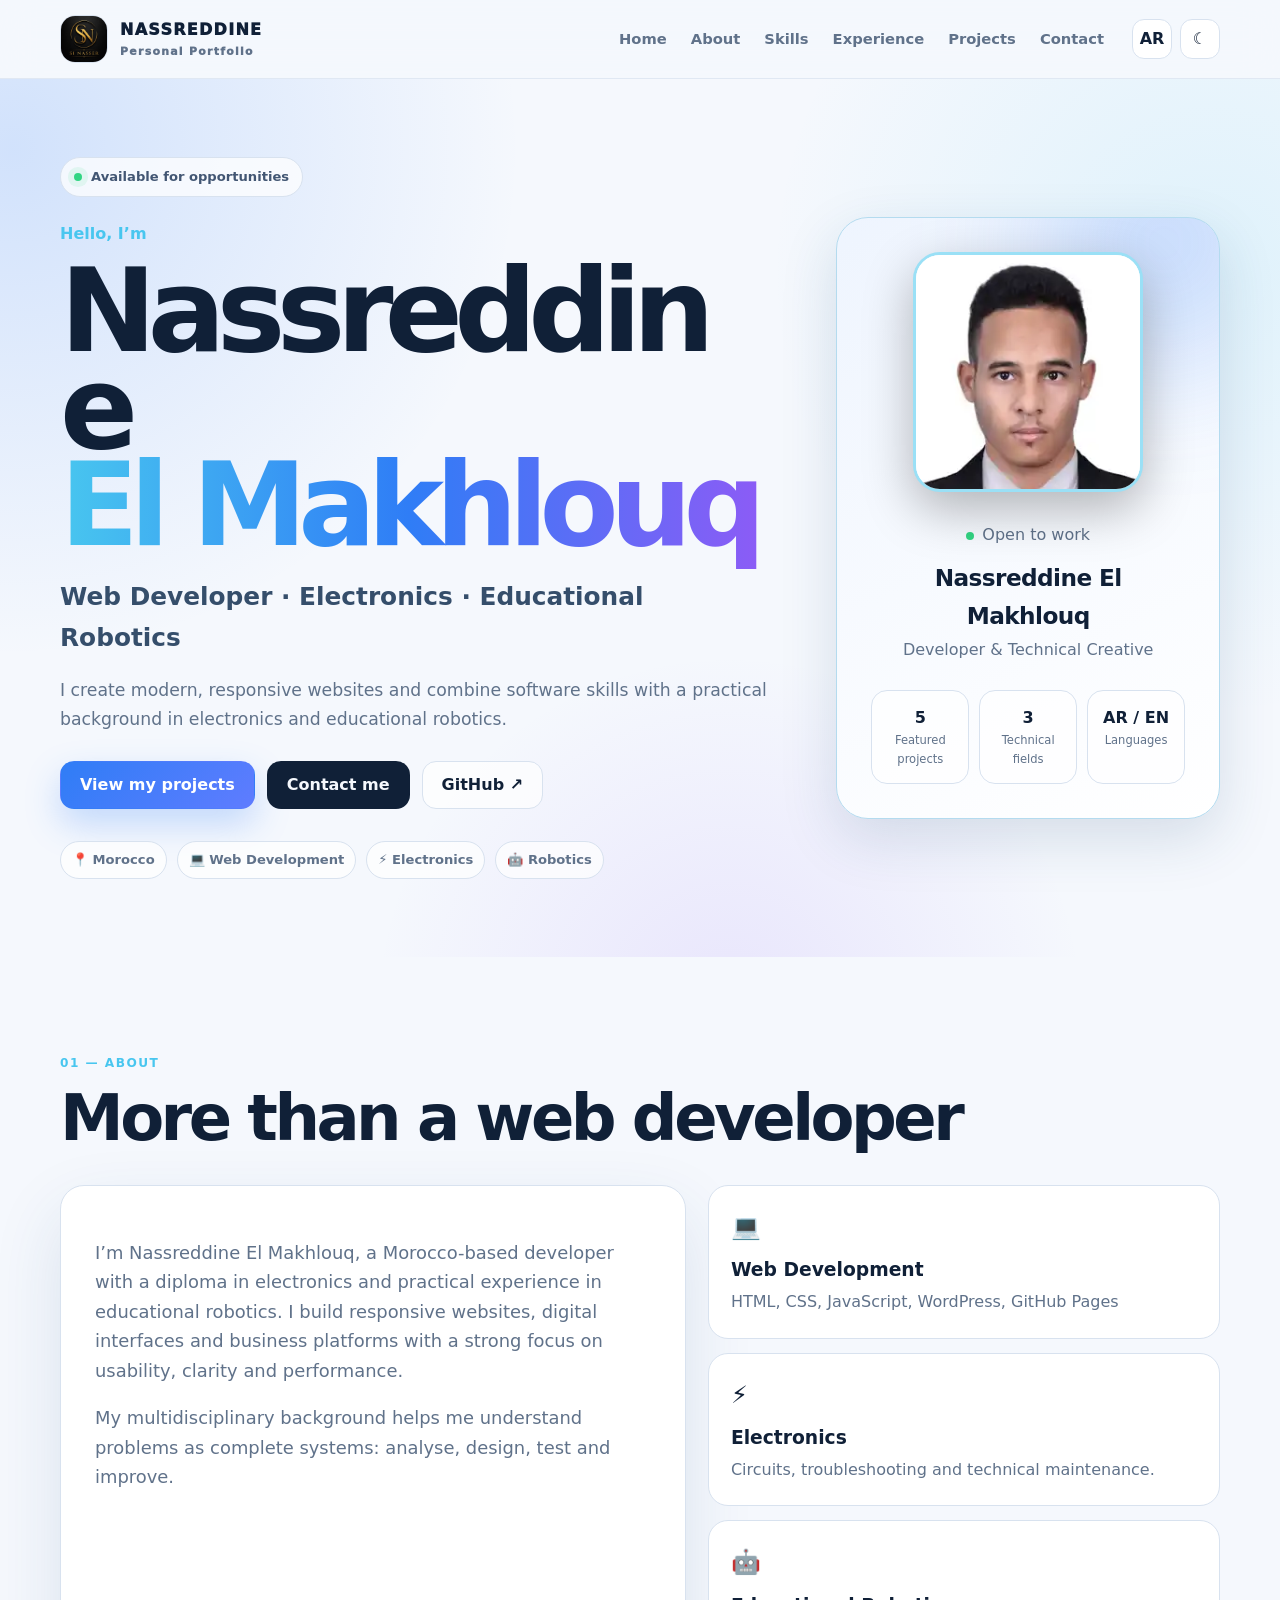
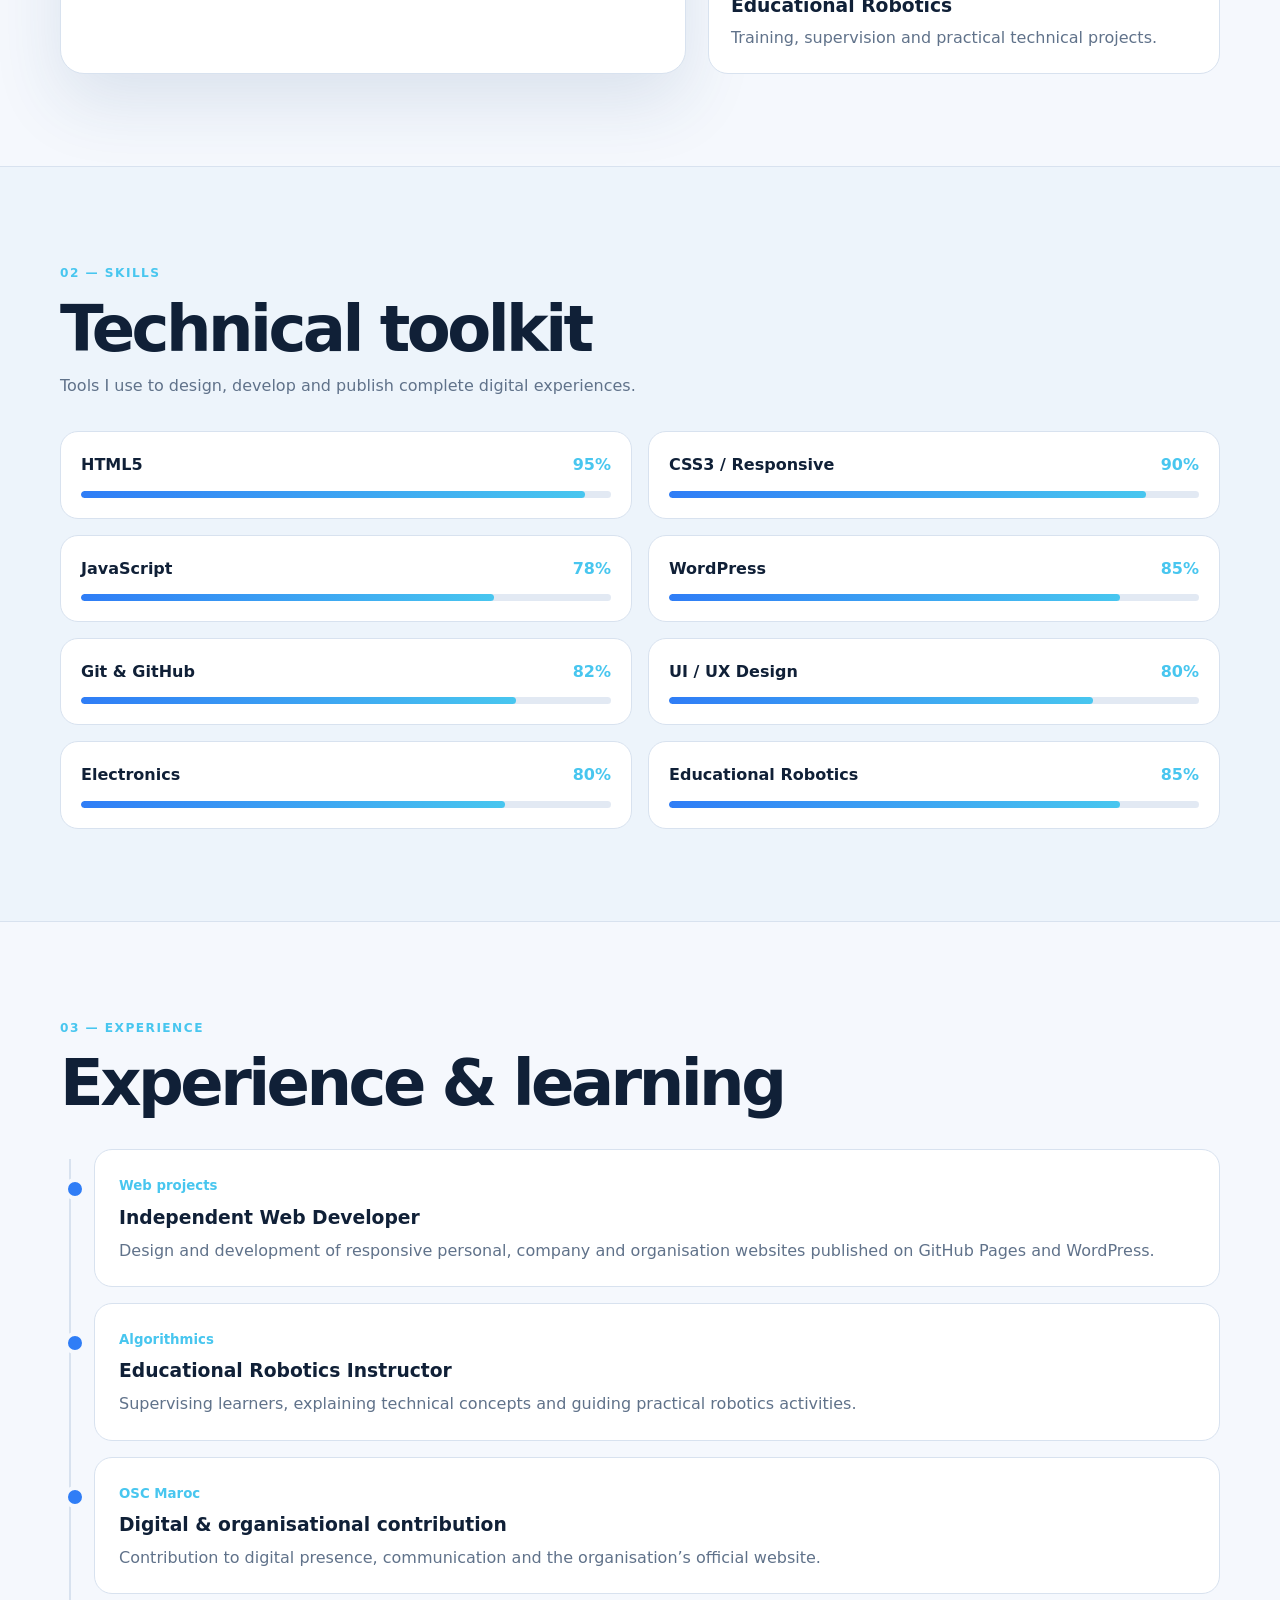
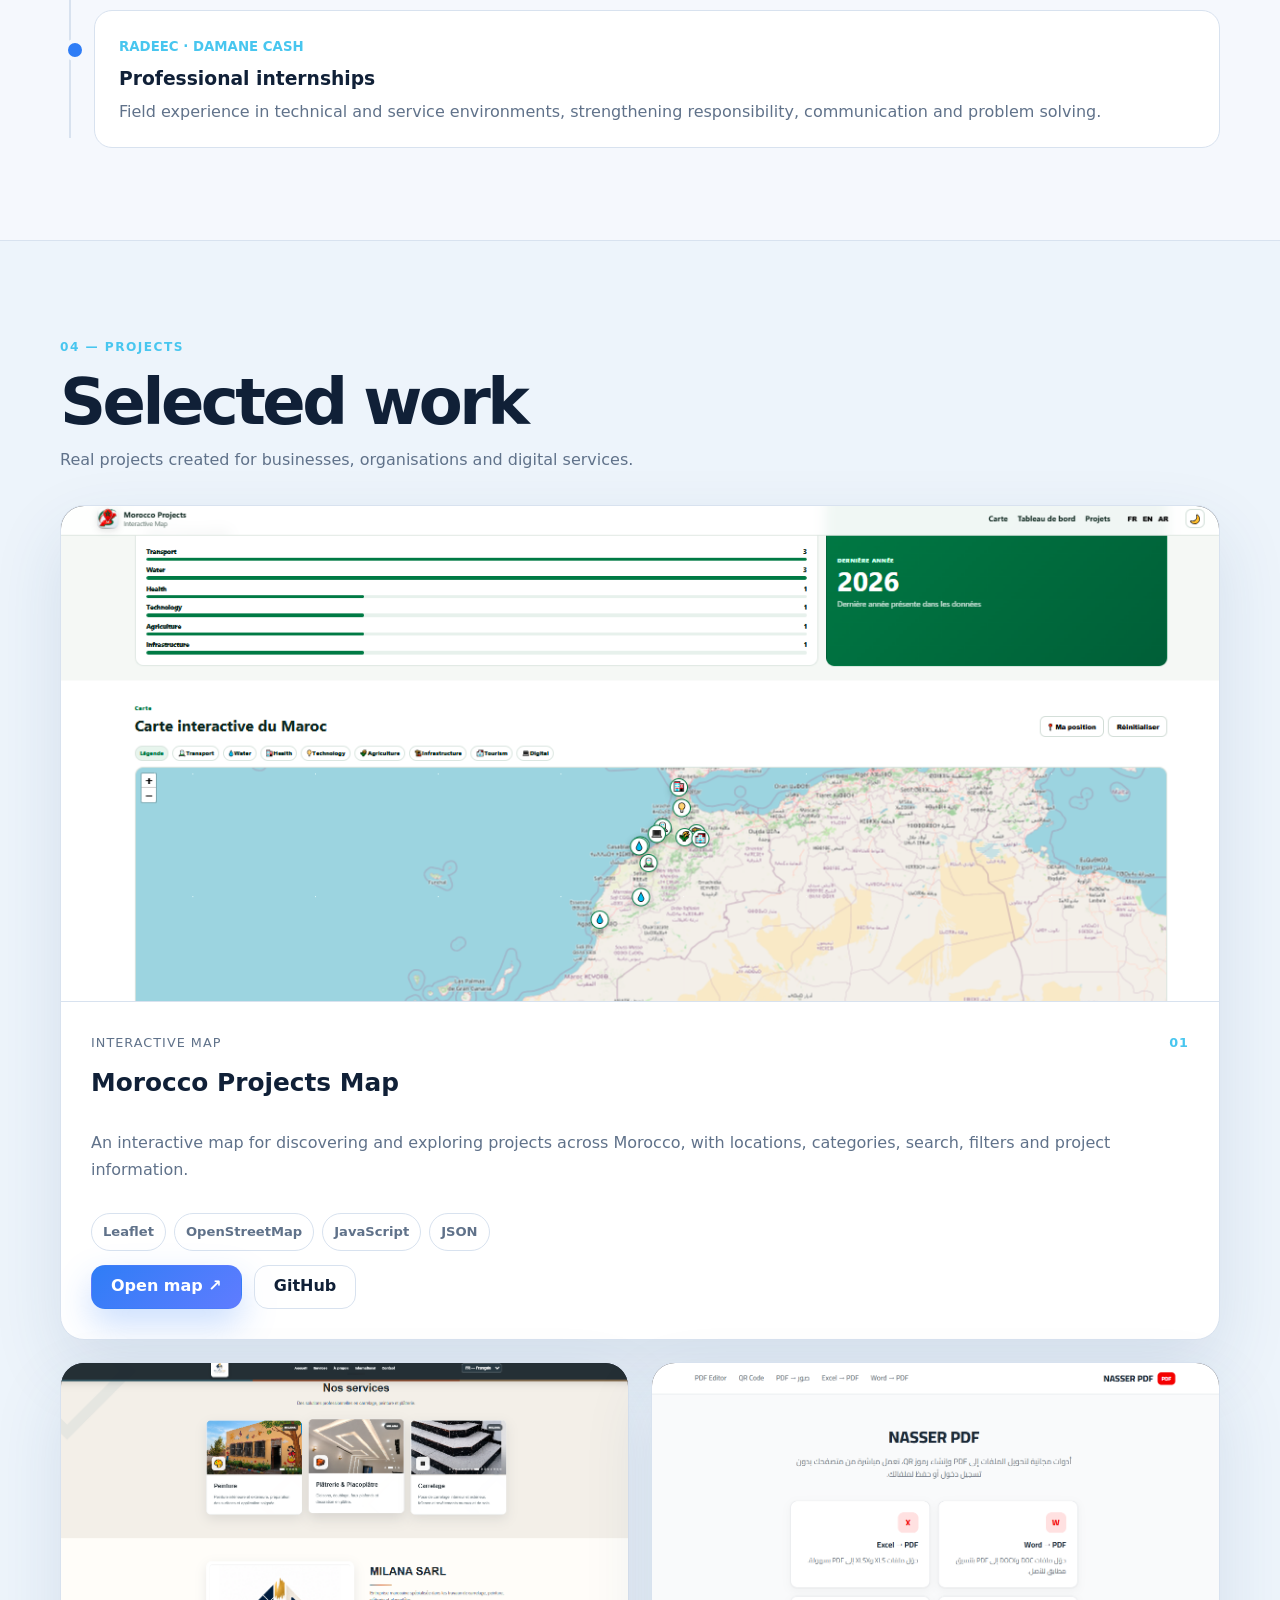
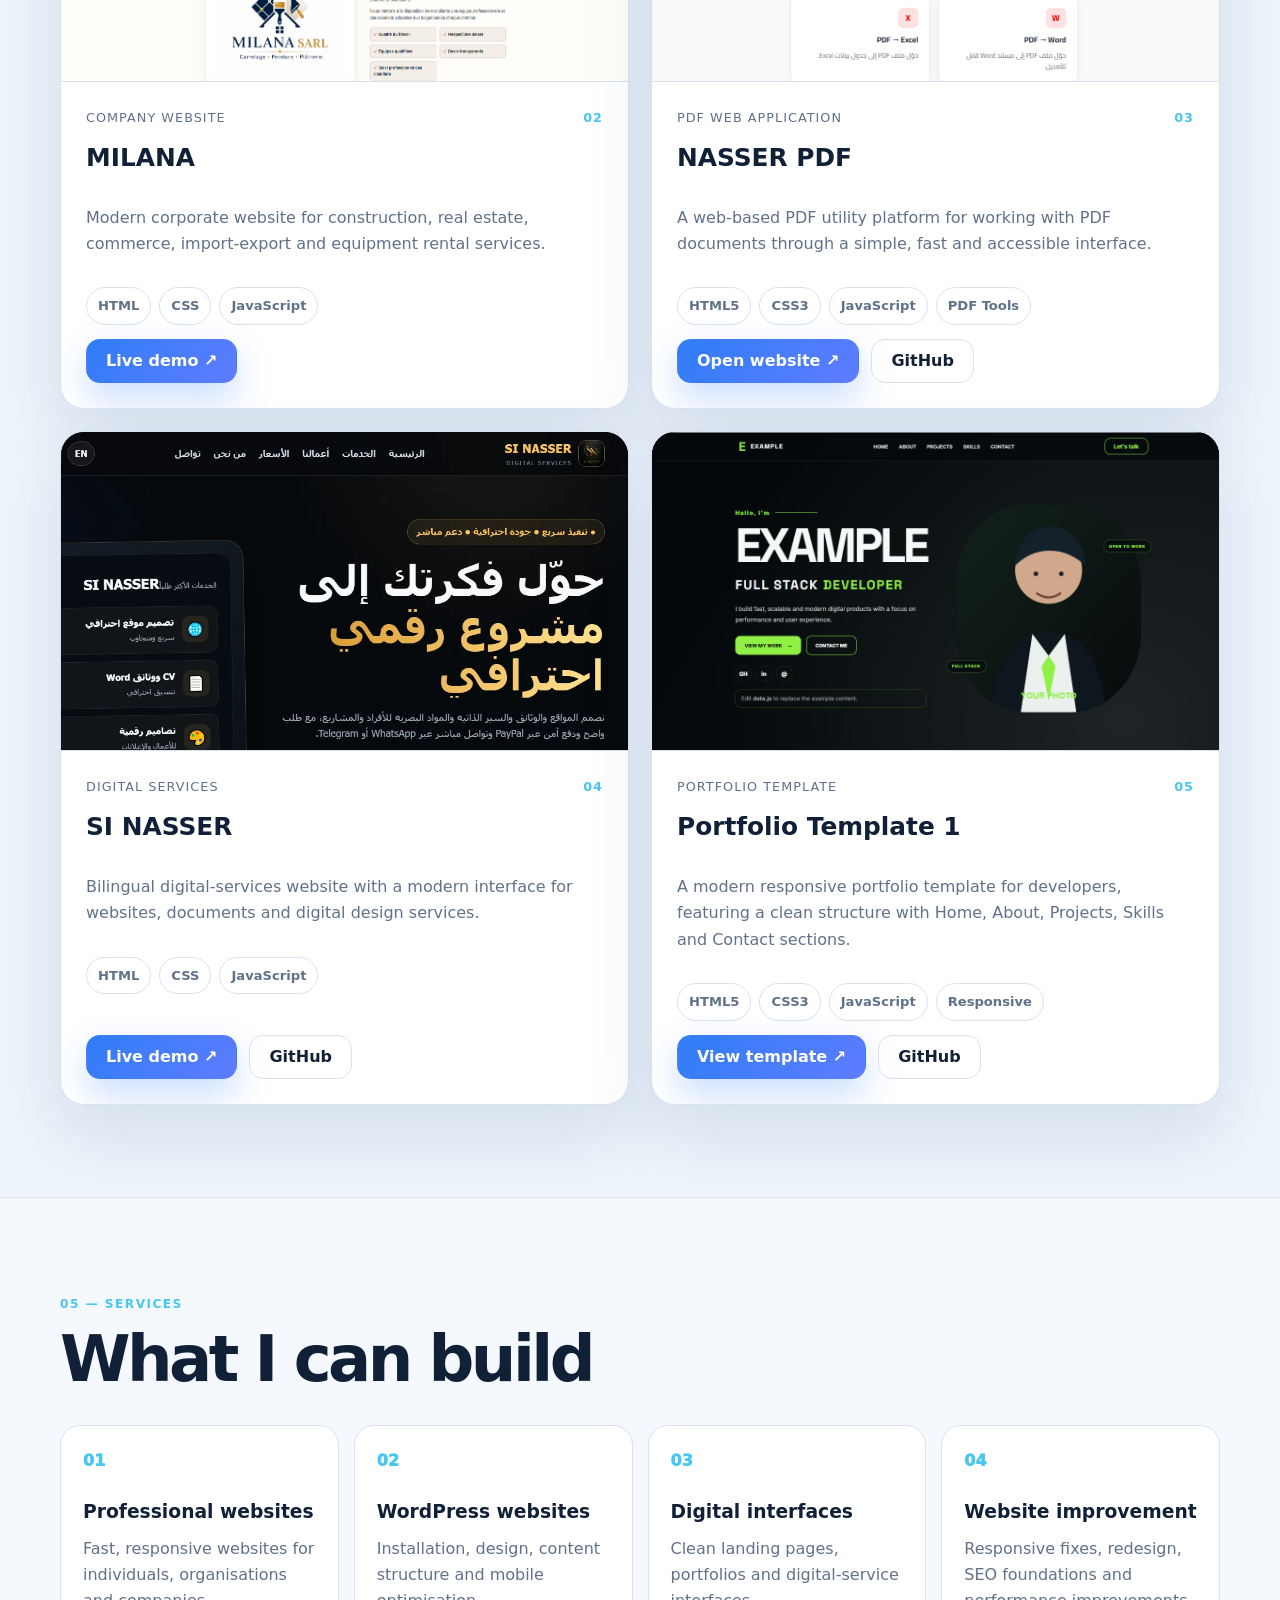
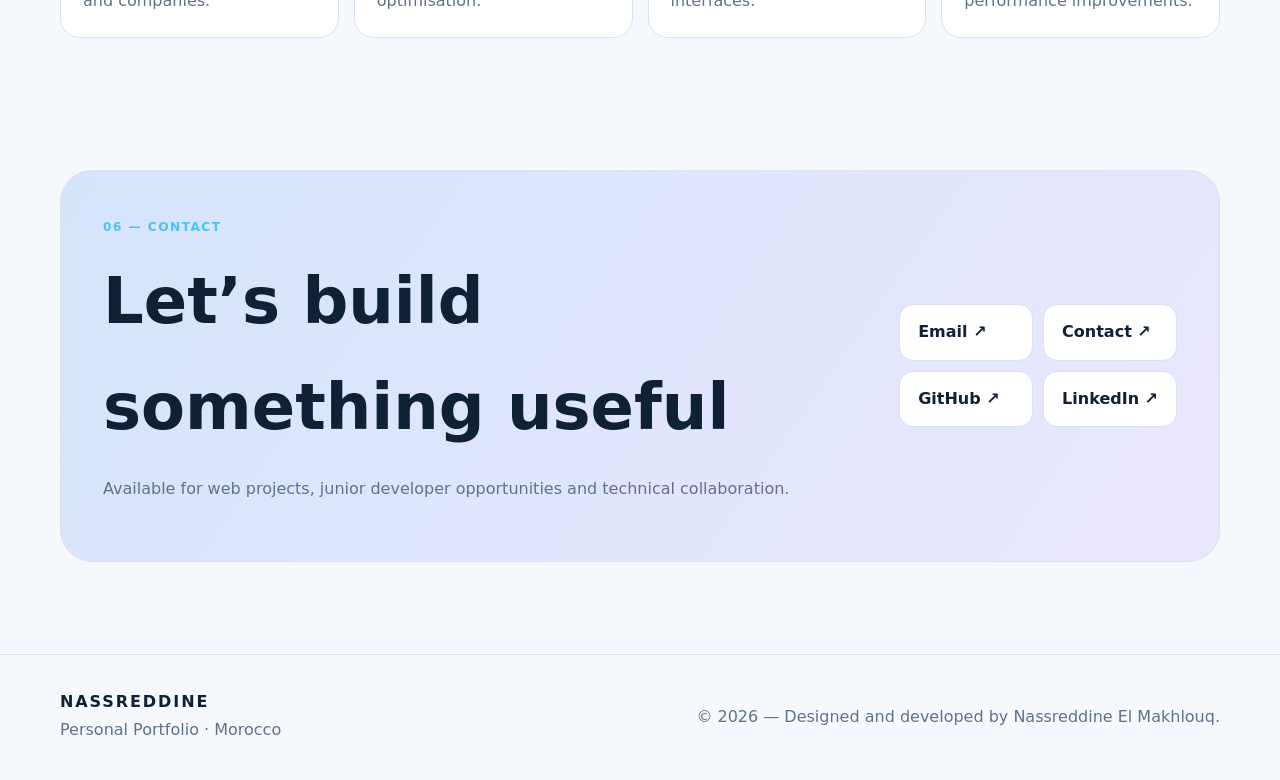
==== commit 821f245c: "Set portfolio copyright period to 2026–2027" ====
--- a/index.html
+++ b/index.html
@@ -858,7 +858,7 @@
       </div>
 
       <p>
-        © <span data-year></span> —
+        © <span data-year>2026–2027</span> —
         <span data-i18n="rights"></span>
       </p>
 
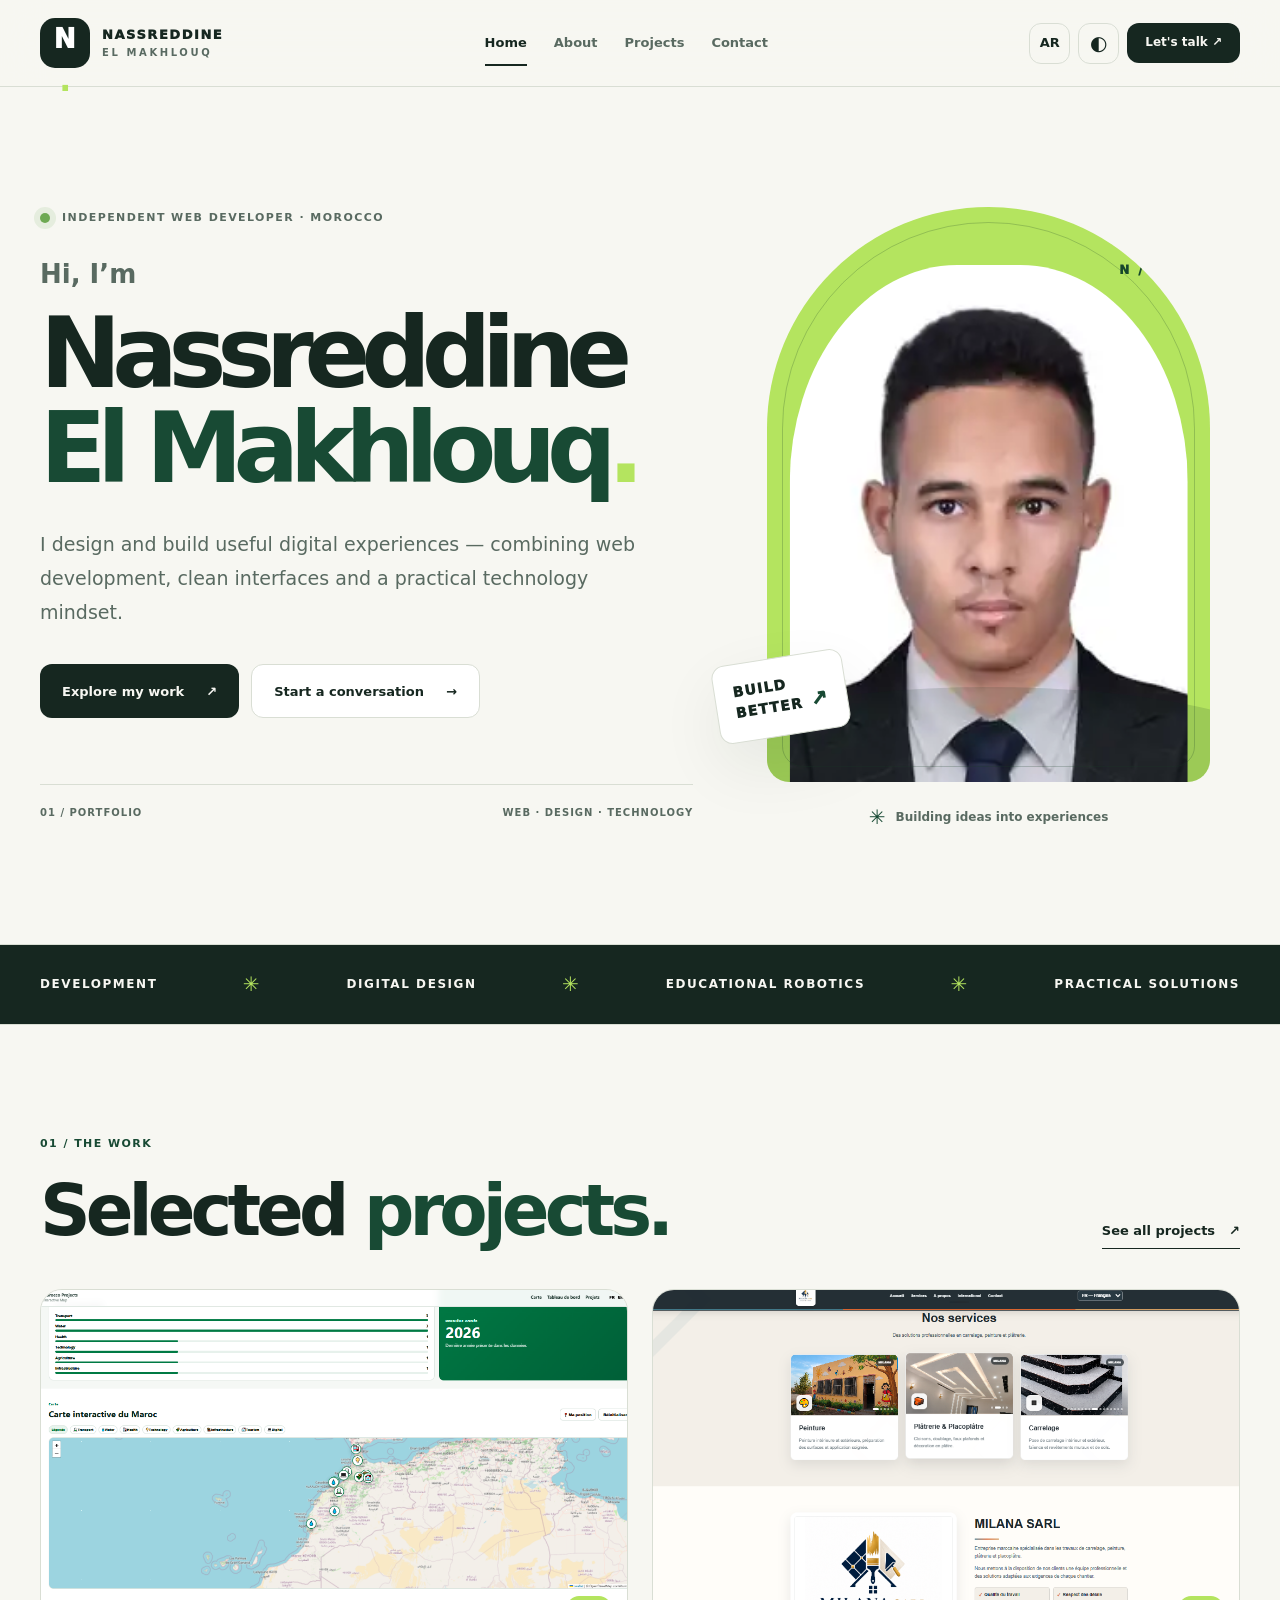
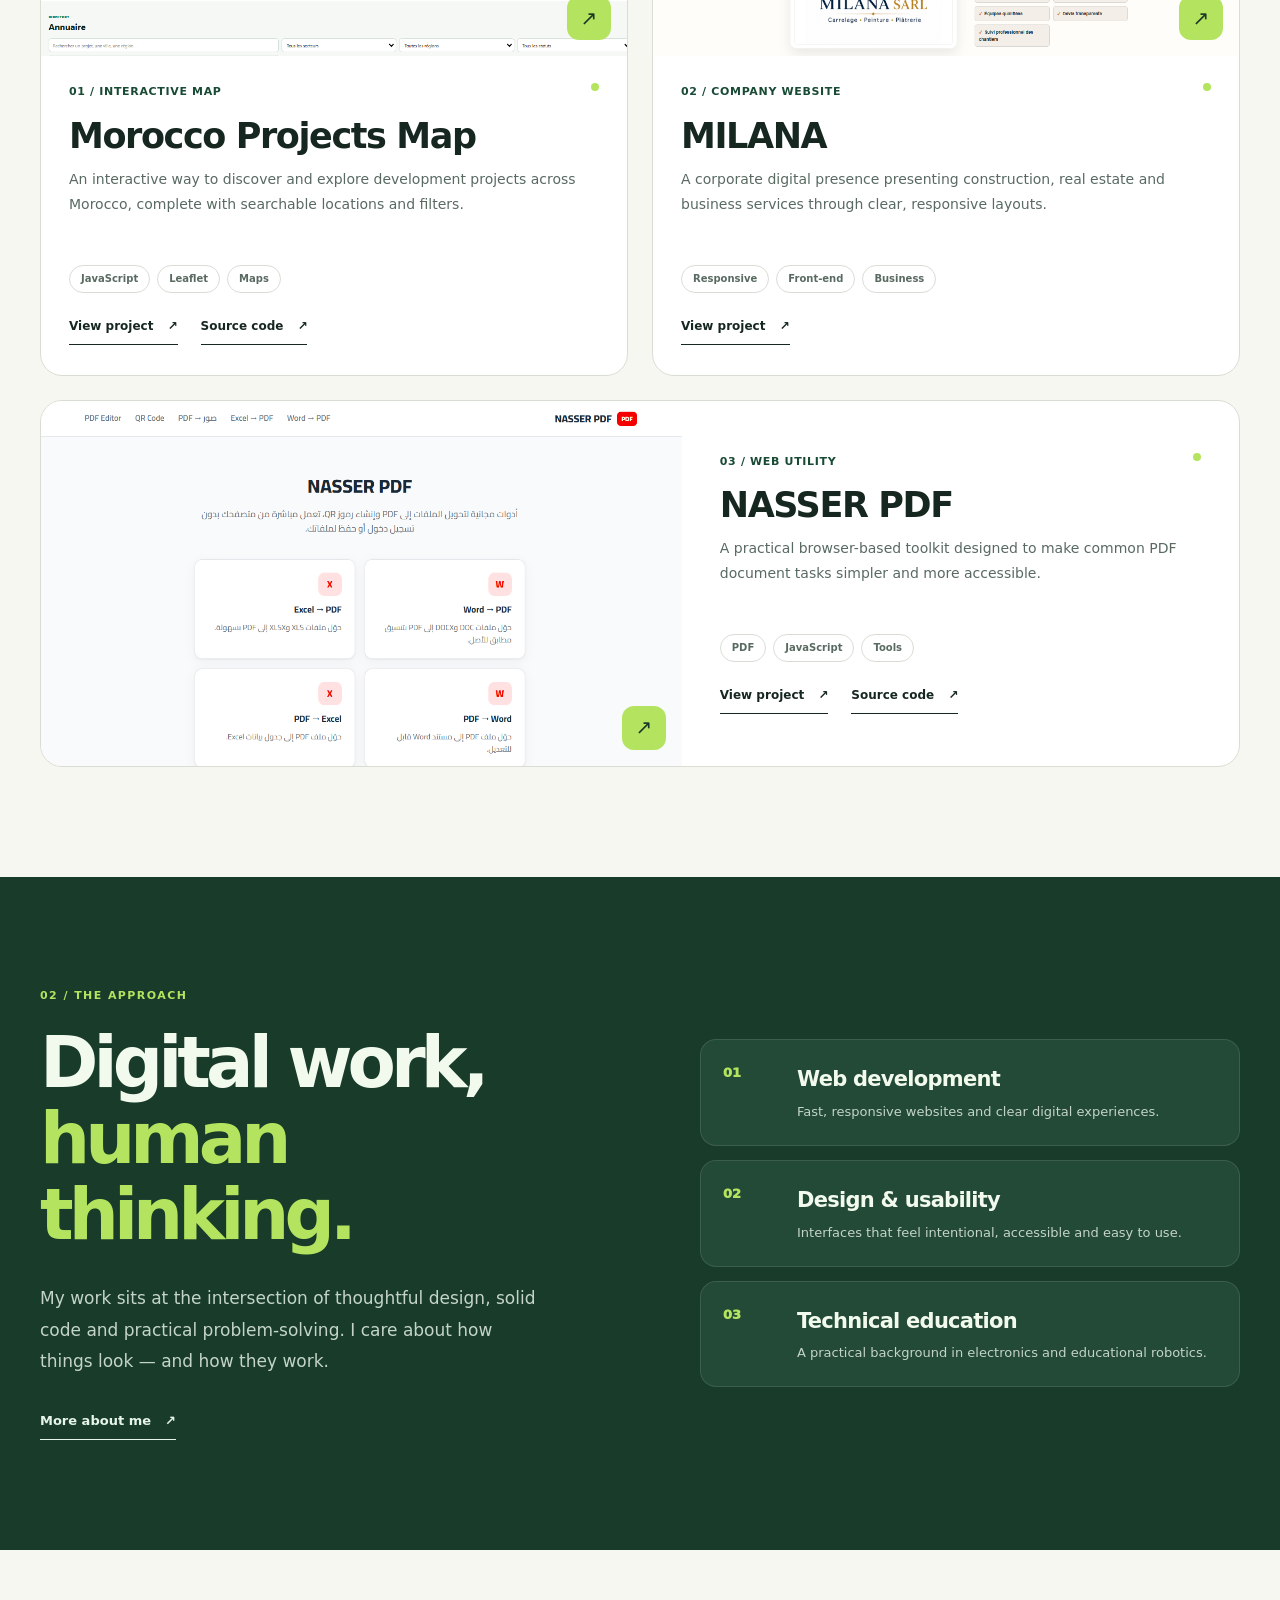
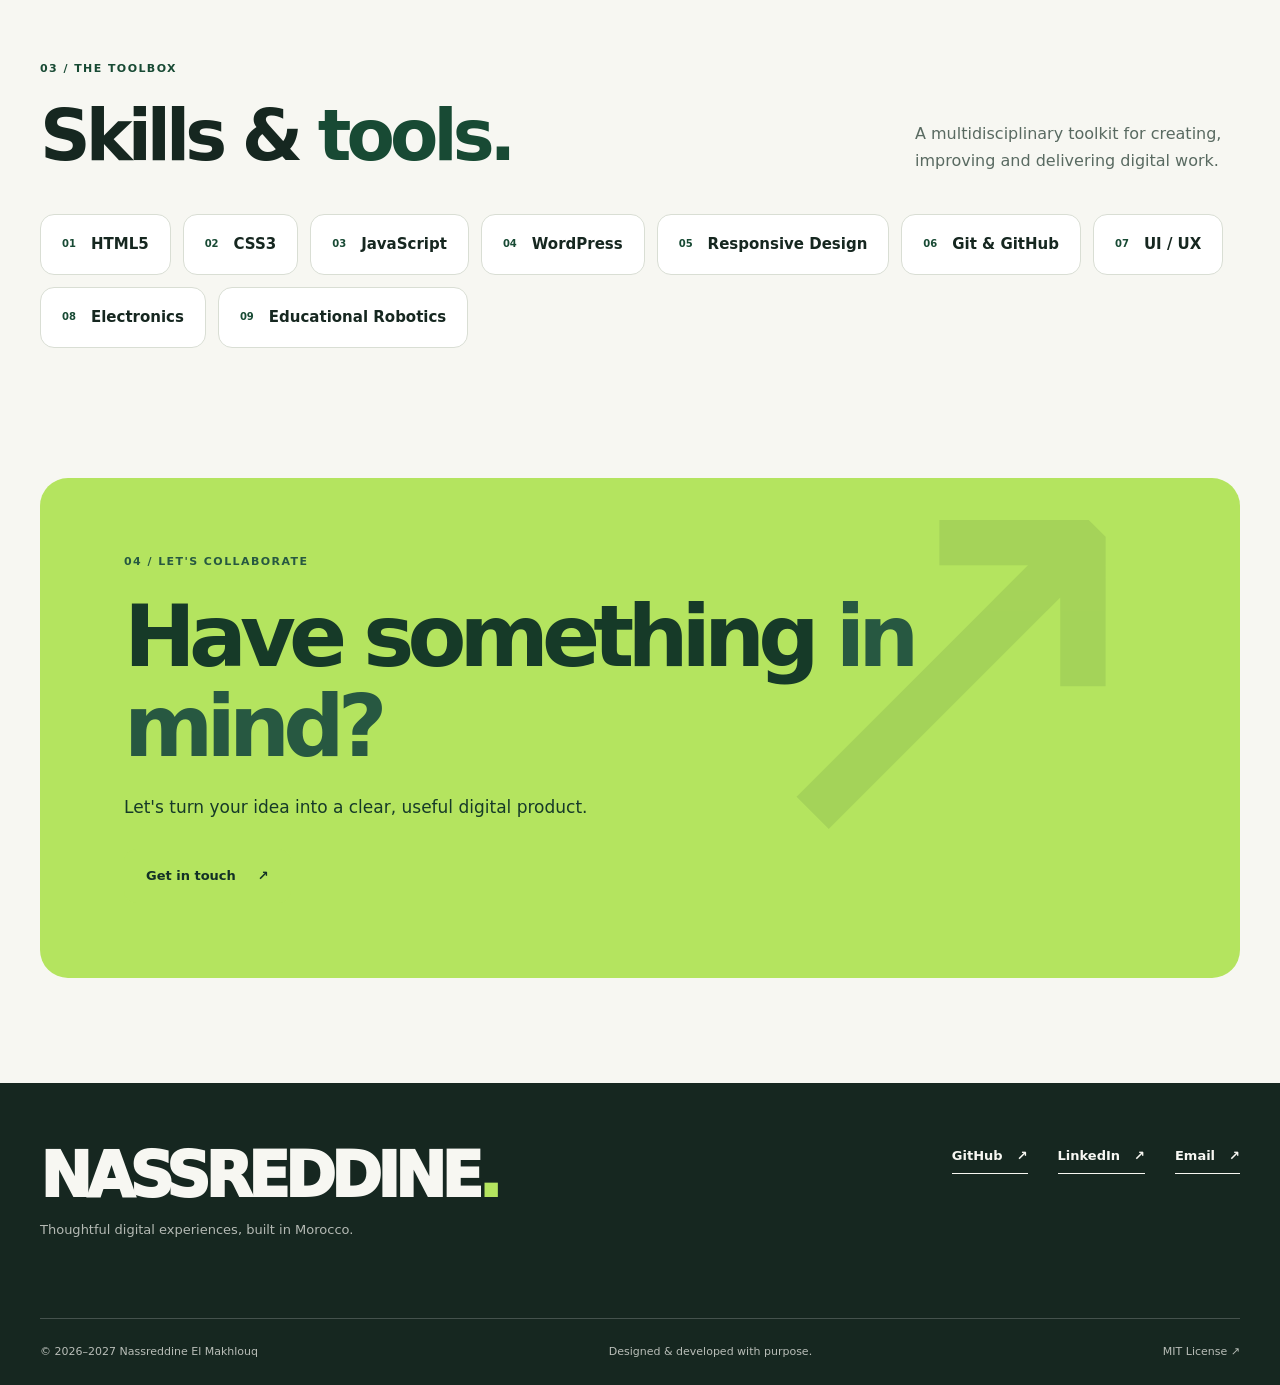
==== commit a7ad4e6b: "Completely redesign bilingual portfolio and professionalize README and MIT attribution" ====
--- a/index.html
+++ b/index.html
@@ -1,876 +1,91 @@
 <!doctype html>
-<html lang="en" data-theme="dark">
-
+<html lang="en" data-theme="light">
 <head>
-  <meta charset="utf-8">
-  <meta name="viewport" content="width=device-width,initial-scale=1">
-
-  <title>Nassreddine El Makhlouq | Personal Portfolio</title>
-
-  <meta name="description"
-    content="Personal portfolio of Nassreddine El Makhlouq — web developer, electronics technician and educational robotics instructor based in Morocco.">
-
-  <meta name="theme-color" content="#08111f">
-
-  <link rel="canonical" href="https://nassreddine-net.github.io/EL-MAKHLOUQ-NASSREDDINE/">
-
-  <meta property="og:title" content="Nassreddine El Makhlouq | Portfolio">
-  <meta property="og:description" content="Web development, electronics, robotics and digital projects.">
-  <meta property="og:type" content="website">
-  <meta property="og:url" content="https://nassreddine-net.github.io/EL-MAKHLOUQ-NASSREDDINE/">
-  <meta property="og:image" content="https://nassreddine-net.github.io/EL-MAKHLOUQ-NASSREDDINE/assets/profile-photo.webp">
-
-  <meta name="twitter:card" content="summary">
-  <meta name="twitter:title" content="Nassreddine El Makhlouq | Developer Portfolio">
-  <meta name="twitter:description" content="Web development, electronics, educational robotics and selected projects.">
-  <meta property="og:image:alt" content="Portrait of Nassreddine El Makhlouq">
-  <meta property="og:locale" content="en_US">
-
-  <link rel="preload" as="image" href="assets/profile-photo.webp" type="image/webp" fetchpriority="high">
-  <link rel="icon" href="assets/logo.webp">
-  <link rel="manifest" href="site.webmanifest">
-  <link rel="stylesheet" href="assets/style.css">
-
-  <script type="application/ld+json">
-  {"@context":"https://schema.org","@type":"Person","name":"Nassreddine El Makhlouq","alternateName":"نصر الدين المخلوق","url":"https://nassreddine-net.github.io/EL-MAKHLOUQ-NASSREDDINE/","image":"https://nassreddine-net.github.io/EL-MAKHLOUQ-NASSREDDINE/assets/profile-photo.webp","jobTitle":"Web Developer","address":{"@type":"PostalAddress","addressCountry":"MA"},"sameAs":["https://github.com/NASSREDDINE-net","https://www.linkedin.com/in/nassreddine-el-makhlouq/"]}
-  </script>
-  <script defer src="assets/app.js"></script>
+<meta charset="utf-8">
+<meta name="viewport" content="width=device-width, initial-scale=1">
+<meta name="color-scheme" content="light dark">
+<meta name="theme-color" content="#f7f7f2">
+<meta name="description" content="Portfolio of Nassreddine El Makhlouq, web developer based in Morocco. Explore websites, interactive tools, digital design and educational robotics.">
+<meta name="author" content="Nassreddine El Makhlouq">
+<meta name="referrer" content="strict-origin-when-cross-origin">
+<link rel="canonical" href="https://nassreddine-net.github.io/EL-MAKHLOUQ-NASSREDDINE/">
+<title>Web Developer &amp; Digital Maker | Nassreddine El Makhlouq</title>
+<meta property="og:type" content="website">
+<meta property="og:title" content="Web Developer &amp; Digital Maker | Nassreddine El Makhlouq">
+<meta property="og:description" content="Portfolio of Nassreddine El Makhlouq, web developer based in Morocco. Explore websites, interactive tools, digital design and educational robotics.">
+<meta property="og:url" content="https://nassreddine-net.github.io/EL-MAKHLOUQ-NASSREDDINE/">
+<meta property="og:image" content="https://nassreddine-net.github.io/EL-MAKHLOUQ-NASSREDDINE/assets/profile-photo.webp">
+<meta property="og:image:alt" content="Nassreddine El Makhlouq portrait">
+<meta name="twitter:card" content="summary">
+<link rel="icon" type="image/webp" href="assets/logo.webp">
+<link rel="manifest" href="site.webmanifest">
+<link rel="preload" href="assets/profile-photo.webp" as="image" type="image/webp" fetchpriority="high">
+<link rel="stylesheet" href="assets/style.css?v=2">
+<script src="assets/app.js?v=2" defer></script>
+<script type="application/ld+json">{"@context":"https://schema.org","@type":"Person","name":"Nassreddine El Makhlouq","alternateName":"نصر الدين المخلوق","url":"https://nassreddine-net.github.io/EL-MAKHLOUQ-NASSREDDINE/","image":"https://nassreddine-net.github.io/EL-MAKHLOUQ-NASSREDDINE/assets/profile-photo.webp","jobTitle":"Web Developer","address":{"@type":"PostalAddress","addressCountry":"MA"},"sameAs":["https://github.com/NASSREDDINE-net","https://www.linkedin.com/in/nassreddine-el-makhlouq/"]}</script><script type="application/ld+json">{"@context":"https://schema.org","@type":"WebSite","name":"Nassreddine El Makhlouq | Portfolio","url":"https://nassreddine-net.github.io/EL-MAKHLOUQ-NASSREDDINE/","inLanguage":["en","ar"]}</script>
 </head>
-
-<body>
-
-  <a class="skip" href="#main">Skip to content</a>
-
-  <!-- HEADER -->
-  <header class="header">
-    <div class="container nav">
-
-      <a class="brand" href="#home" aria-label="Nassreddine home">
-        <img src="assets/logo.webp" alt="Nassreddine logo" width="48" height="48" decoding="async">
-        <span>
-          NASSREDDINE
-          <small>Personal Portfolio</small>
-        </span>
-      </a>
-
-      <nav class="menu" id="primary-navigation" aria-label="Primary navigation">
-        <a href="#home" data-i18n="home"></a>
-        <a href="#about" data-i18n="about"></a>
-        <a href="#skills" data-en="Skills" data-ar="المهارات"></a>
-        <a href="#experience" data-en="Experience" data-ar="الخبرة"></a>
-        <a href="#projects" data-i18n="projects"></a>
-        <a href="#contact" data-i18n="contact"></a>
-      </nav>
-
-      <div class="nav-actions">
-        <button type="button" class="lang-btn" onclick="toggleLang()" data-lang-label aria-label="Change language">
-          AR
-        </button>
-
-        <button type="button" class="icon-btn" onclick="toggleTheme()" data-theme-label aria-label="Change theme">
-          ☀
-        </button>
-
-        <button type="button" class="icon-btn menu-toggle" data-menu-toggle aria-label="Open menu" aria-expanded="false" aria-controls="primary-navigation">
-          ☰
-        </button>
-      </div>
-
-    </div>
-  </header>
-
-
-  <main id="main">
-
-    <!-- HERO -->
-    <section class="hero" id="home">
-
-      <div class="container hero-grid">
-
-        <div class="hero-copy" data-reveal>
-
-          <span class="eyebrow">
-            <span class="dot"></span>
-            <span data-en="Available for opportunities" data-ar="متاح لفرص العمل والتعاون">
-            </span>
-          </span>
-
-          <p class="intro" data-en="Hello, I’m" data-ar="مرحباً، أنا">
-          </p>
-
-          <h1>
-            Nassreddine<br>
-            <span class="gradient">El Makhlouq</span>
-          </h1>
-
-          <h2 data-en="Web Developer · Electronics · Educational Robotics"
-            data-ar="مطور ويب · إلكترونيك · روبوتيك تعليمي">
-          </h2>
-
-          <p class="lead"
-            data-en="I create modern, responsive websites and combine software skills with a practical background in electronics and educational robotics."
-            data-ar="أصمم وأطور مواقع حديثة ومتجاوبة، وأجمع بين مهارات البرمجة وخلفية عملية في الإلكترونيك والروبوتيك التعليمي.">
-          </p>
-
-          <div class="actions">
-
-            <a class="btn primary" href="#projects" data-en="View my projects" data-ar="شاهد مشاريعي">
-            </a>
-
-            <a class="btn secondary" href="#contact" data-en="Contact me" data-ar="تواصل معي">
-            </a>
-
-            <a class="btn ghost" href="https://github.com/NASSREDDINE-net" target="_blank" rel="noopener">
-              GitHub ↗
-            </a>
-
-          </div>
-
-          <div class="quick-facts">
-            <span>📍 Morocco</span>
-            <span>💻 Web Development</span>
-            <span>⚡ Electronics</span>
-            <span>🤖 Robotics</span>
-          </div>
-
-        </div>
-
-
-        <aside class="profile-card" data-reveal>
-
-          <div class="profile-glow"></div>
-
-          <img class="profile-logo" src="assets/profile-photo.webp" alt="Portrait photograph of Nassreddine El Makhlouq" width="240" height="309" fetchpriority="high" decoding="async">
-
-          <div class="availability">
-            <span></span>
-            Open to work
-          </div>
-
-          <h3>Nassreddine El Makhlouq</h3>
-
-          <p>Developer & Technical Creative</p>
-
-          <div class="profile-stats">
-
-            <div>
-              <strong>5</strong>
-              <span>Featured projects</span>
-            </div>
-
-            <div>
-              <strong>3</strong>
-              <span>Technical fields</span>
-            </div>
-
-            <div>
-              <strong>AR / EN</strong>
-              <span>Languages</span>
-            </div>
-
-          </div>
-
-        </aside>
-
-      </div>
-
-    </section>
-
-
-    <!-- ABOUT -->
-    <section id="about">
-
-      <div class="container">
-
-        <div class="section-head" data-reveal>
-
-          <div>
-            <span class="section-kicker">01 — About</span>
-
-            <h2 data-en="More than a web developer" data-ar="أكثر من مجرد مطور ويب">
-            </h2>
-          </div>
-
-        </div>
-
-
-        <div class="about-grid">
-
-          <article class="about-main card" data-reveal>
-
-            <p data-en="I’m Nassreddine El Makhlouq, a Morocco-based developer with a diploma in electronics and practical experience in educational robotics. I build responsive websites, digital interfaces and business platforms with a strong focus on usability, clarity and performance."
-              data-ar="أنا نصر الدين المخلوق، مطور من المغرب، حاصل على دبلوم في الإلكترونيك ولدي خبرة عملية في الروبوتيك التعليمي. أطور مواقع متجاوبة وواجهات رقمية ومنصات أعمال مع التركيز على سهولة الاستخدام والوضوح والأداء.">
-            </p>
-
-            <p data-en="My multidisciplinary background helps me understand problems as complete systems: analyse, design, test and improve."
-              data-ar="خلفيتي متعددة التخصصات تساعدني على فهم المشاكل كنظام متكامل: التحليل، التصميم، الاختبار ثم التحسين.">
-            </p>
-
-          </article>
-
-
-          <div class="about-cards">
-
-            <article class="mini-card" data-reveal>
-              <b>💻</b>
-
-              <h3 data-en="Web Development" data-ar="تطوير الويب">
-              </h3>
-
-              <p>
-                HTML, CSS, JavaScript, WordPress, GitHub Pages
-              </p>
-            </article>
-
-
-            <article class="mini-card" data-reveal>
-
-              <b>⚡</b>
-
-              <h3 data-en="Electronics" data-ar="الإلكترونيك">
-              </h3>
-
-              <p data-en="Circuits, troubleshooting and technical maintenance."
-                data-ar="الدوائر والتشخيص والصيانة التقنية.">
-              </p>
-
-            </article>
-
-
-            <article class="mini-card" data-reveal>
-
-              <b>🤖</b>
-
-              <h3 data-en="Educational Robotics" data-ar="الروبوتيك التعليمي">
-              </h3>
-
-              <p data-en="Training, supervision and practical technical projects."
-                data-ar="التكوين والإشراف والمشاريع التقنية التطبيقية.">
-              </p>
-
-            </article>
-
-          </div>
-
-        </div>
-
-      </div>
-
-    </section>
-
-
-    <!-- SKILLS -->
-    <section id="skills" class="soft-section">
-
-      <div class="container">
-
-        <div class="section-head" data-reveal>
-
-          <div>
-
-            <span class="section-kicker">02 — Skills</span>
-
-            <h2 data-en="Technical toolkit" data-ar="المهارات التقنية">
-            </h2>
-
-            <p data-en="Tools I use to design, develop and publish complete digital experiences."
-              data-ar="الأدوات التي أستخدمها لتصميم وتطوير ونشر تجارب رقمية متكاملة.">
-            </p>
-
-          </div>
-
-        </div>
-
-
-        <div class="skills-grid">
-
-          <div class="skill-card" data-reveal>
-            <span>HTML5</span>
-            <b>95%</b>
-            <i style="--level:95%"></i>
-          </div>
-
-          <div class="skill-card" data-reveal>
-            <span>CSS3 / Responsive</span>
-            <b>90%</b>
-            <i style="--level:90%"></i>
-          </div>
-
-          <div class="skill-card" data-reveal>
-            <span>JavaScript</span>
-            <b>78%</b>
-            <i style="--level:78%"></i>
-          </div>
-
-          <div class="skill-card" data-reveal>
-            <span>WordPress</span>
-            <b>85%</b>
-            <i style="--level:85%"></i>
-          </div>
-
-          <div class="skill-card" data-reveal>
-            <span>Git & GitHub</span>
-            <b>82%</b>
-            <i style="--level:82%"></i>
-          </div>
-
-          <div class="skill-card" data-reveal>
-            <span>UI / UX Design</span>
-            <b>80%</b>
-            <i style="--level:80%"></i>
-          </div>
-
-          <div class="skill-card" data-reveal>
-            <span>Electronics</span>
-            <b>80%</b>
-            <i style="--level:80%"></i>
-          </div>
-
-          <div class="skill-card" data-reveal>
-            <span>Educational Robotics</span>
-            <b>85%</b>
-            <i style="--level:85%"></i>
-          </div>
-
-        </div>
-
-      </div>
-
-    </section>
-
-
-    <!-- EXPERIENCE -->
-    <section id="experience">
-
-      <div class="container">
-
-        <div class="section-head" data-reveal>
-
-          <div>
-
-            <span class="section-kicker">03 — Experience</span>
-
-            <h2 data-en="Experience & learning" data-ar="الخبرات والتكوين">
-            </h2>
-
-          </div>
-
-        </div>
-
-
-        <div class="timeline">
-
-          <article class="timeline-item" data-reveal>
-
-            <small data-en="Web projects" data-ar="مشاريع الويب">
-            </small>
-
-            <h3 data-en="Independent Web Developer" data-ar="مطور ويب مستقل">
-            </h3>
-
-            <p data-en="Design and development of responsive personal, company and organisation websites published on GitHub Pages and WordPress."
-              data-ar="تصميم وتطوير مواقع شخصية ومواقع شركات ومنظمات متجاوبة، منشورة على GitHub Pages وWordPress.">
-            </p>
-
-          </article>
-
-
-          <article class="timeline-item" data-reveal>
-
-            <small>Algorithmics</small>
-
-            <h3 data-en="Educational Robotics Instructor" data-ar="مؤطر الروبوتيك التعليمي">
-            </h3>
-
-            <p data-en="Supervising learners, explaining technical concepts and guiding practical robotics activities."
-              data-ar="تأطير المتعلمين وشرح المفاهيم التقنية ومواكبة أنشطة الروبوتيك التطبيقية.">
-            </p>
-
-          </article>
-
-
-          <article class="timeline-item" data-reveal>
-
-            <small>OSC Maroc</small>
-
-            <h3 data-en="Digital & organisational contribution" data-ar="مساهمة رقمية وتنظيمية">
-            </h3>
-
-            <p data-en="Contribution to digital presence, communication and the organisation’s official website."
-              data-ar="المساهمة في الحضور الرقمي والتواصل والموقع الرسمي للمنظمة.">
-            </p>
-
-          </article>
-
-
-          <article class="timeline-item" data-reveal>
-
-            <small>RADEEC · DAMANE CASH</small>
-
-            <h3 data-en="Professional internships" data-ar="تجارب وتداريب مهنية">
-            </h3>
-
-            <p data-en="Field experience in technical and service environments, strengthening responsibility, communication and problem solving."
-              data-ar="خبرة ميدانية في بيئات تقنية وخدماتية عززت المسؤولية والتواصل وحل المشاكل.">
-            </p>
-
-          </article>
-
-        </div>
-
-      </div>
-
-    </section>
-
-
-    <!-- PROJECTS -->
-    <section id="projects" class="soft-section">
-
-      <div class="container">
-
-        <div class="section-head" data-reveal>
-
-          <div>
-
-            <span class="section-kicker">04 — Projects</span>
-
-            <h2 data-en="Selected work" data-ar="مشاريع مختارة">
-            </h2>
-
-            <p data-en="Real projects created for businesses, organisations and digital services."
-              data-ar="مشاريع حقيقية تم إنجازها للشركات والمنظمات والخدمات الرقمية.">
-            </p>
-
-          </div>
-
-        </div>
-
-
-        <div class="projects-grid">
-
-
-          <!-- PROJECT 01 -->
-          <article class="project-card card featured-project" data-reveal>
-
-            <a class="project-shot" href="https://morocco-projects.is-a.bot/" target="_blank" rel="noopener">
-
-              <img src="assets/morocco-projects-map.png" alt="Morocco Projects Map interactive map" loading="lazy" decoding="async">
-
-            </a>
-
-
-            <div class="project-body">
-
-              <div class="project-meta">
-
-                <span data-en="Interactive map" data-ar="خريطة تفاعلية">
-                </span>
-
-                <em>01</em>
-
-              </div>
-
-              <h3>Morocco Projects Map</h3>
-
-              <p data-en="An interactive map for discovering and exploring projects across Morocco, with locations, categories, search, filters and project information."
-                data-ar="خريطة تفاعلية لاكتشاف واستكشاف المشاريع في المغرب، مع المواقع والتصنيفات والبحث والتصفية ومعلومات المشاريع.">
-              </p>
-
-              <div class="tags">
-                <span>Leaflet</span>
-                <span>OpenStreetMap</span>
-                <span>JavaScript</span>
-                <span>JSON</span>
-              </div>
-
-              <div class="actions">
-
-                <a class="btn primary" href="https://morocco-projects.is-a.bot/" target="_blank" rel="noopener"
-                  data-en="Open map ↗" data-ar="فتح الخريطة ↗">
-                </a>
-
-                <a class="btn ghost" href="https://github.com/NASSREDDINE-net/morocco-projects-map" target="_blank"
-                  rel="noopener">
-                  GitHub
-                </a>
-
-              </div>
-
-            </div>
-
-          </article>
-
-
-          <!-- PROJECT 02 -->
-          <article class="project-card card" data-reveal>
-
-            <a class="project-shot" href="https://societemilana.org/" target="_blank" rel="noopener">
-
-              <img src="assets/milana-project.png" alt="MILANA website" loading="lazy" decoding="async">
-
-            </a>
-
-
-            <div class="project-body">
-
-              <div class="project-meta">
-
-                <span>Company website</span>
-
-                <em>02</em>
-
-              </div>
-
-              <h3>MILANA</h3>
-
-              <p data-en="Modern corporate website for construction, real estate, commerce, import-export and equipment rental services."
-                data-ar="موقع شركة حديث لخدمات البناء والعقار والتجارة والاستيراد والتصدير وتأجير المعدات.">
-              </p>
-
-              <div class="tags">
-                <span>HTML</span>
-                <span>CSS</span>
-                <span>JavaScript</span>
-              </div>
-
-              <div class="actions">
-
-                <a class="btn primary" href="https://societemilana.org/" target="_blank" rel="noopener">
-                  Live demo ↗
-                </a>
-
-                
-
-              </div>
-
-            </div>
-
-          </article>
-
-
-          <!-- PROJECT 03 — NASSER PDF -->
-          <article class="project-card card" data-reveal>
-
-            <a class="project-shot" href="https://nasserpdf.devs.surf/" target="_blank" rel="noopener">
-
-              <img src="assets/nasser-pdf-project.png" alt="NASSER PDF website" loading="lazy" decoding="async">
-
-            </a>
-
-
-            <div class="project-body">
-
-              <div class="project-meta">
-
-                <span data-en="PDF web application" data-ar="تطبيق ويب لأدوات PDF">
-                </span>
-
-                <em>03</em>
-
-              </div>
-
-              <h3>NASSER PDF</h3>
-
-              <p data-en="A web-based PDF utility platform for working with PDF documents through a simple, fast and accessible interface."
-                data-ar="منصة ويب لأدوات PDF للعمل مع مستندات PDF عبر واجهة بسيطة وسريعة وسهلة الاستخدام.">
-              </p>
-
-              <div class="tags">
-                <span>HTML5</span>
-                <span>CSS3</span>
-                <span>JavaScript</span>
-                <span>PDF Tools</span>
-              </div>
-
-              <div class="actions">
-
-                <a class="btn primary" href="https://nasserpdf.devs.surf/" target="_blank" rel="noopener">
-                  Open website ↗
-                </a>
-
-                <a class="btn ghost" href="https://github.com/NASSREDDINE-net/nasser-pdf" target="_blank"
-                  rel="noopener">
-                  GitHub
-                </a>
-
-              </div>
-
-            </div>
-
-          </article>
-
-
-          <!-- PROJECT 04 — SI NASSER -->
-          <article class="project-card card" data-reveal>
-
-            <a class="project-shot" href="https://nassreddine-net.github.io/STORE/" target="_blank" rel="noopener">
-
-              <img src="assets/si-nasser-project.webp" alt="SI NASSER website" loading="lazy" decoding="async">
-
-            </a>
-
-
-            <div class="project-body">
-
-              <div class="project-meta">
-
-                <span>Digital services</span>
-
-                <em>04</em>
-
-              </div>
-
-              <h3>SI NASSER</h3>
-
-              <p data-en="Bilingual digital-services website with a modern interface for websites, documents and digital design services."
-                data-ar="موقع ثنائي اللغة للخدمات الرقمية بواجهة حديثة لخدمات المواقع والوثائق والتصميم الرقمي.">
-              </p>
-
-              <div class="tags">
-                <span>HTML</span>
-                <span>CSS</span>
-                <span>JavaScript</span>
-              </div>
-
-              <div class="actions">
-
-                <a class="btn primary" href="https://nassreddine-net.github.io/STORE/" target="_blank" rel="noopener">
-                  Live demo ↗
-                </a>
-
-                <a class="btn ghost" href="https://github.com/NASSREDDINE-net/STORE" target="_blank" rel="noopener">
-                  GitHub
-                </a>
-
-              </div>
-
-            </div>
-
-          </article>
-
-
-          <!-- PROJECT 05 — PORTFOLIO TEMPLATE -->
-          <article class="project-card card project-personal" data-reveal>
-
-            <a class="project-shot" href="https://nassreddine-net.github.io/portfolio-template1/" target="_blank"
-              rel="noopener">
-
-              <div class="project-visual">
-
-                <img src="assets/portfolio-template1-project.png" alt="Portfolio Template 1 screenshot" loading="lazy" decoding="async">
-
-              </div>
-
-            </a>
-
-
-            <div class="project-body">
-
-              <div class="project-meta">
-
-                <span data-en="Portfolio template" data-ar="قالب بورتفوليو">
-                </span>
-
-                <em>05</em>
-
-              </div>
-
-              <h3>Portfolio Template 1</h3>
-
-              <p data-en="A modern responsive portfolio template for developers, featuring a clean structure with Home, About, Projects, Skills and Contact sections."
-                data-ar="قالب بورتفوليو عصري ومتجاوب للمطورين، بهيكل منظم يضم أقسام الرئيسية والنبذة والمشاريع والمهارات والتواصل.">
-              </p>
-
-              <div class="tags">
-                <span>HTML5</span>
-                <span>CSS3</span>
-                <span>JavaScript</span>
-                <span>Responsive</span>
-              </div>
-
-              <div class="actions">
-
-                <a class="btn primary" href="https://nassreddine-net.github.io/portfolio-template1/" target="_blank"
-                  rel="noopener" data-en="View template ↗" data-ar="عرض القالب ↗">
-                </a>
-
-                <a class="btn ghost" href="https://github.com/NASSREDDINE-net/portfolio-template1" target="_blank"
-                  rel="noopener">
-                  GitHub
-                </a>
-
-              </div>
-
-            </div>
-
-          </article>
-
-
-        </div>
-
-      </div>
-
-    </section>
-
-
-    <!-- SERVICES -->
-    <section id="services">
-
-      <div class="container">
-
-        <div class="section-head" data-reveal>
-
-          <div>
-
-            <span class="section-kicker">05 — Services</span>
-
-            <h2 data-en="What I can build" data-ar="الخدمات التي أقدمها">
-            </h2>
-
-          </div>
-
-        </div>
-
-
-        <div class="services-grid">
-
-          <article class="service-card" data-reveal>
-
-            <span>01</span>
-
-            <h3 data-en="Professional websites" data-ar="مواقع احترافية">
-            </h3>
-
-            <p data-en="Fast, responsive websites for individuals, organisations and companies."
-              data-ar="مواقع سريعة ومتجاوبة للأفراد والمنظمات والشركات.">
-            </p>
-
-          </article>
-
-
-          <article class="service-card" data-reveal>
-
-            <span>02</span>
-
-            <h3 data-en="WordPress websites" data-ar="مواقع WordPress">
-            </h3>
-
-            <p data-en="Installation, design, content structure and mobile optimisation."
-              data-ar="التثبيت والتصميم وتنظيم المحتوى وتحسين نسخة الهاتف.">
-            </p>
-
-          </article>
-
-
-          <article class="service-card" data-reveal>
-
-            <span>03</span>
-
-            <h3 data-en="Digital interfaces" data-ar="واجهات رقمية">
-            </h3>
-
-            <p data-en="Clean landing pages, portfolios and digital-service interfaces."
-              data-ar="صفحات هبوط وبورتفوليو وواجهات خدمات رقمية واضحة.">
-            </p>
-
-          </article>
-
-
-          <article class="service-card" data-reveal>
-
-            <span>04</span>
-
-            <h3 data-en="Website improvement" data-ar="تحسين المواقع">
-            </h3>
-
-            <p data-en="Responsive fixes, redesign, SEO foundations and performance improvements."
-              data-ar="إصلاح التجاوب وإعادة التصميم وأساسيات SEO وتحسين الأداء.">
-            </p>
-
-          </article>
-
-        </div>
-
-      </div>
-
-    </section>
-
-
-    <!-- CONTACT -->
-    <section id="contact" class="contact-section">
-
-      <div class="container contact-box" data-reveal>
-
-        <div>
-
-          <span class="section-kicker">06 — Contact</span>
-
-          <h2 data-en="Let’s build something useful" data-ar="لننجز شيئاً مفيداً معاً">
-          </h2>
-
-          <p data-en="Available for web projects, junior developer opportunities and technical collaboration."
-            data-ar="متاح لمشاريع الويب وفرص المطور المبتدئ والتعاون التقني.">
-          </p>
-
-        </div>
-
-
-        <div class="contact-links">
-
-          <a href="mailto:nassreddineelmakhlouq@gmail.com">
-            Email ↗
-          </a>
-
-          <a href="contact.html">
-            Contact ↗
-          </a>
-
-          <a href="https://github.com/NASSREDDINE-net" target="_blank" rel="noopener">
-            GitHub ↗
-          </a>
-
-          <a href="https://www.linkedin.com/in/nassreddine-el-makhlouq/" target="_blank" rel="noopener">
-            LinkedIn ↗
-          </a>
-
-        </div>
-
-      </div>
-
-    </section>
-
-  </main>
-
-
-  <!-- FOOTER -->
-  <footer class="footer">
-
-    <div class="container footer-grid">
-
-      <div>
-
-        <strong>NASSREDDINE</strong>
-
-        <p>
-          Personal Portfolio · Morocco
-        </p>
-
-      </div>
-
-      <p>
-        © <span data-year>2026–2027</span> —
-        <span data-i18n="rights"></span>
-      </p>
-
-    </div>
-
-  </footer>
-
-
-  <button class="back-top" data-back-top aria-label="Back to top">
-    ↑
-  </button>
-
+<body data-page="home">
+<a class="skip-link" href="#main">Skip to content</a>
+<header class="site-header" data-header>
+<div class="shell header-inner">
+<a class="brand" href="index.html" aria-label="Nassreddine El Makhlouq home"><span class="brand-mark" aria-hidden="true">N<span>.</span></span><span class="brand-caption">NASSREDDINE <small>EL MAKHLOUQ</small></span></a>
+<nav id="site-nav" class="site-nav" aria-label="Primary navigation"><a href="index.html" aria-current="page" data-en="Home" data-ar="الرئيسية">Home</a><a href="about.html"  data-en="About" data-ar="من أنا">About</a><a href="portfolio.html"  data-en="Projects" data-ar="المشاريع">Projects</a><a href="contact.html"  data-en="Contact" data-ar="تواصل">Contact</a></nav>
+<div class="header-tools">
+<button class="utility-btn" type="button" data-lang-switch aria-label="Switch to Arabic">AR</button>
+<button class="utility-btn theme-switch" type="button" data-theme-switch aria-label="Switch theme" aria-pressed="false"><span aria-hidden="true">◐</span></button>
+<a class="header-contact" href="mailto:nassreddineelmakhlouq@gmail.com" data-en="Let's talk ↗" data-ar="تواصل معي ↗">Let's talk ↗</a>
+<button class="utility-btn mobile-menu" type="button" data-menu-switch aria-controls="site-nav" aria-expanded="false" aria-label="Open navigation"><span aria-hidden="true">☰</span></button>
+</div>
+</div>
+</header>
+<main id="main"><section class="hero shell" aria-labelledby="hero-title">
+<div class="hero-content">
+<p class="micro-label"><span class="status-dot"></span><span data-en="Independent web developer · Morocco" data-ar="مطور ويب مستقل · المغرب">Independent web developer · Morocco</span></p>
+<p class="hero-intro" data-en="Hi, I’m" data-ar="مرحباً، أنا">Hi, I’m</p>
+<h1 id="hero-title">Nassreddine <span>El Makhlouq<span class="hero-period">.</span></span></h1>
+<p class="hero-description" data-en="I design and build useful digital experiences — combining web development, clean interfaces and a practical technology mindset." data-ar="أصمم وأطوّر تجارب رقمية مفيدة تجمع بين تطوير الويب والواجهات الواضحة والخبرة التقنية التطبيقية.">I design and build useful digital experiences — combining web development, clean interfaces and a practical technology mindset.</p>
+<div class="hero-buttons"><a class="btn btn-primary" href="portfolio.html"><span data-en="Explore my work" data-ar="اكتشف أعمالي">Explore my work</span><span aria-hidden="true">↗</span></a><a class="btn btn-outline" href="mailto:nassreddineelmakhlouq@gmail.com"><span data-en="Start a conversation" data-ar="تواصل معي">Start a conversation</span><span aria-hidden="true">→</span></a></div>
+<div class="hero-meta"><span>01 / <span data-en="PORTFOLIO" data-ar="معرض الأعمال">PORTFOLIO</span></span><span data-en="WEB · DESIGN · TECHNOLOGY" data-ar="الويب · التصميم · التكنولوجيا">WEB · DESIGN · TECHNOLOGY</span></div>
+</div>
+<div class="portrait-area">
+<div class="portrait-frame"><img class="hero-portrait" src="assets/profile-photo.webp" alt="Portrait of Nassreddine El Makhlouq" width="240" height="309" fetchpriority="high" decoding="async"><span class="portrait-index">N / M</span></div>
+<div class="portrait-caption"><span class="accent-spark" aria-hidden="true">✳</span><span data-en="Building ideas into experiences" data-ar="أحول الأفكار إلى تجارب رقمية">Building ideas into experiences</span></div>
+<div class="portrait-stamp" aria-hidden="true">BUILD<br>BETTER<span> ↗</span></div>
+</div>
+</section>
+<div class="ticker-wrap"><div class="shell ticker"><span data-en="DEVELOPMENT" data-ar="التطوير">DEVELOPMENT</span><span class="ticker-symbol">✳</span><span data-en="DIGITAL DESIGN" data-ar="التصميم الرقمي">DIGITAL DESIGN</span><span class="ticker-symbol">✳</span><span data-en="EDUCATIONAL ROBOTICS" data-ar="الروبوتيك التعليمي">EDUCATIONAL ROBOTICS</span><span class="ticker-symbol">✳</span><span data-en="PRACTICAL SOLUTIONS" data-ar="حلول عملية">PRACTICAL SOLUTIONS</span></div></div>
+<section class="section shell" id="selected-work"><div class="section-heading" data-reveal><div><p class="section-index">01 / <span data-en="THE WORK" data-ar="الأعمال">THE WORK</span></p><h2 data-en="Selected &lt;em>projects.&lt;/em>" data-ar="مشاريع &lt;em>مختارة.&lt;/em>">Selected <em>projects.</em></h2></div><a class="inline-link" href="portfolio.html"><span data-en="See all projects" data-ar="جميع المشاريع">See all projects</span><span aria-hidden="true">↗</span></a></div>
+<div class="project-grid home-projects"><article class="project-tile" data-category="explore" data-reveal>
+<a class="project-image" href="https://morocco-projects.is-a.bot/" target="_blank" rel="noopener noreferrer" aria-label="View Morocco Projects Map"><img src="assets/morocco-projects-map.png" width="900" height="506" alt="Morocco Projects Map project preview" loading="lazy" decoding="async"><span class="project-visit" aria-hidden="true">↗</span></a>
+<div class="project-details"><div class="project-overline"><span>01 / <span data-en="Interactive map" data-ar="خريطة تفاعلية">Interactive map</span></span><span class="category-dot" aria-hidden="true"></span></div>
+<h3>Morocco Projects Map</h3><p data-en="An interactive way to discover and explore development projects across Morocco, complete with searchable locations and filters." data-ar="خريطة تفاعلية لاستكشاف مشاريع التنمية بالمغرب، مع البحث الجغرافي والتصنيف والتصفية.">An interactive way to discover and explore development projects across Morocco, complete with searchable locations and filters.</p>
+<div class="project-tags"><span>JavaScript</span><span>Leaflet</span><span>Maps</span></div>
+<div class="project-links"><a class="text-link" href="https://morocco-projects.is-a.bot/" target="_blank" rel="noopener noreferrer">View project<span aria-hidden="true"> ↗</span></a><a class="text-link" href="https://github.com/NASSREDDINE-net/morocco-projects-map" target="_blank" rel="noopener noreferrer">Source code<span aria-hidden="true"> ↗</span></a></div>
+</div>
+</article><article class="project-tile" data-category="web" data-reveal>
+<a class="project-image" href="https://societemilana.org/" target="_blank" rel="noopener noreferrer" aria-label="View MILANA"><img src="assets/milana-project.png" width="900" height="506" alt="MILANA project preview" loading="lazy" decoding="async"><span class="project-visit" aria-hidden="true">↗</span></a>
+<div class="project-details"><div class="project-overline"><span>02 / <span data-en="Company website" data-ar="موقع شركة">Company website</span></span><span class="category-dot" aria-hidden="true"></span></div>
+<h3>MILANA</h3><p data-en="A corporate digital presence presenting construction, real estate and business services through clear, responsive layouts." data-ar="موقع مؤسساتي يقدم خدمات البناء والعقار والأعمال ضمن واجهة متجاوبة ومنظمة.">A corporate digital presence presenting construction, real estate and business services through clear, responsive layouts.</p>
+<div class="project-tags"><span>Responsive</span><span>Front-end</span><span>Business</span></div>
+<div class="project-links"><a class="text-link" href="https://societemilana.org/" target="_blank" rel="noopener noreferrer">View project<span aria-hidden="true"> ↗</span></a></div>
+</div>
+</article><article class="project-tile" data-category="tool" data-reveal>
+<a class="project-image" href="https://nasserpdf.devs.surf/" target="_blank" rel="noopener noreferrer" aria-label="View NASSER PDF"><img src="assets/nasser-pdf-project.png" width="900" height="506" alt="NASSER PDF project preview" loading="lazy" decoding="async"><span class="project-visit" aria-hidden="true">↗</span></a>
+<div class="project-details"><div class="project-overline"><span>03 / <span data-en="Web utility" data-ar="أداة ويب">Web utility</span></span><span class="category-dot" aria-hidden="true"></span></div>
+<h3>NASSER PDF</h3><p data-en="A practical browser-based toolkit designed to make common PDF document tasks simpler and more accessible." data-ar="مجموعة أدوات تعمل عبر المتصفح لتسهيل المهام الشائعة المتعلقة بملفات PDF.">A practical browser-based toolkit designed to make common PDF document tasks simpler and more accessible.</p>
+<div class="project-tags"><span>PDF</span><span>JavaScript</span><span>Tools</span></div>
+<div class="project-links"><a class="text-link" href="https://nasserpdf.devs.surf/" target="_blank" rel="noopener noreferrer">View project<span aria-hidden="true"> ↗</span></a><a class="text-link" href="https://github.com/NASSREDDINE-net/NASSER-PDF" target="_blank" rel="noopener noreferrer">Source code<span aria-hidden="true"> ↗</span></a></div>
+</div>
+</article></div></section>
+<section class="section about-band"><div class="shell about-band-grid"><div data-reveal><p class="section-index">02 / <span data-en="THE APPROACH" data-ar="منهجي في العمل">THE APPROACH</span></p><h2 data-en="Digital work,&lt;br>&lt;em>human thinking.&lt;/em>" data-ar="حلول رقمية،&lt;br>&lt;em>بفكر إنساني.&lt;/em>">Digital work,<br><em>human thinking.</em></h2><p class="band-lead" data-en="My work sits at the intersection of thoughtful design, solid code and practical problem-solving. I care about how things look — and how they work." data-ar="يجمع عملي بين التصميم الواعي والبرمجة العملية وحل المشكلات. أهتم بجودة الشكل وسهولة الاستخدام والأداء.">My work sits at the intersection of thoughtful design, solid code and practical problem-solving. I care about how things look — and how they work.</p><a class="inline-link light" href="about.html"><span data-en="More about me" data-ar="تعرف عليّ أكثر">More about me</span><span aria-hidden="true">↗</span></a></div>
+<div class="expertise-cards" data-reveal><article><span class="expertise-number">01</span><h3 data-en="Web development" data-ar="تطوير الويب">Web development</h3><p data-en="Fast, responsive websites and clear digital experiences." data-ar="مواقع سريعة ومتجاوبة وتجارب رقمية واضحة.">Fast, responsive websites and clear digital experiences.</p></article><article><span class="expertise-number">02</span><h3 data-en="Design &amp; usability" data-ar="التصميم وسهولة الاستخدام">Design & usability</h3><p data-en="Interfaces that feel intentional, accessible and easy to use." data-ar="واجهات واضحة وسهلة الوصول والاستعمال.">Interfaces that feel intentional, accessible and easy to use.</p></article><article><span class="expertise-number">03</span><h3 data-en="Technical education" data-ar="التكوين التقني">Technical education</h3><p data-en="A practical background in electronics and educational robotics." data-ar="خلفية تطبيقية في الإلكترونيك والروبوتيك التعليمي.">A practical background in electronics and educational robotics.</p></article></div>
+</div></section>
+<section class="section shell" id="toolbox"><div class="section-heading" data-reveal><div><p class="section-index">03 / <span data-en="THE TOOLBOX" data-ar="المهارات">THE TOOLBOX</span></p><h2 data-en="Skills &amp; &lt;em>tools.&lt;/em>" data-ar="مهارات &lt;em>وأدوات.&lt;/em>">Skills & <em>tools.</em></h2></div><p class="section-aside" data-en="A multidisciplinary toolkit for creating, improving and delivering digital work." data-ar="أدوات تقنية متعددة تساعدني على تصميم وتطوير حلول رقمية.">A multidisciplinary toolkit for creating, improving and delivering digital work.</p></div><div class="skills-list"><span class="skill-pill" data-reveal><span class="skill-count">01</span>HTML5</span><span class="skill-pill" data-reveal><span class="skill-count">02</span>CSS3</span><span class="skill-pill" data-reveal><span class="skill-count">03</span>JavaScript</span><span class="skill-pill" data-reveal><span class="skill-count">04</span>WordPress</span><span class="skill-pill" data-reveal><span class="skill-count">05</span>Responsive Design</span><span class="skill-pill" data-reveal><span class="skill-count">06</span>Git & GitHub</span><span class="skill-pill" data-reveal><span class="skill-count">07</span>UI / UX</span><span class="skill-pill" data-reveal><span class="skill-count">08</span>Electronics</span><span class="skill-pill" data-reveal><span class="skill-count">09</span>Educational Robotics</span></div></section>
+<section class="cta-section shell"><div class="cta-panel" data-reveal><p class="section-index">04 / <span data-en="LET'S COLLABORATE" data-ar="لنتعاون">LET'S COLLABORATE</span></p><h2 data-en="Have something &lt;em>in mind?&lt;/em>" data-ar="عندك فكرة &lt;em>لمشروع؟&lt;/em>">Have something <em>in mind?</em></h2><p data-en="Let's turn your idea into a clear, useful digital product." data-ar="خلينا نحوّلو فكرتك إلى حل رقمي واضح وعملي.">Let's turn your idea into a clear, useful digital product.</p><a class="btn btn-light" href="mailto:nassreddineelmakhlouq@gmail.com"><span data-en="Get in touch" data-ar="تواصل معي">Get in touch</span><span aria-hidden="true">↗</span></a><span class="cta-decoration" aria-hidden="true">↗</span></div></section></main>
+<footer class="site-footer">
+<div class="shell"><div class="footer-main"><div><a class="footer-brand" href="index.html">NASSREDDINE<span>.</span></a><p data-en="Thoughtful digital experiences, built in Morocco." data-ar="تجارب رقمية متقنة، صُنعت في المغرب.">Thoughtful digital experiences, built in Morocco.</p></div><div class="footer-actions"><a class="text-link" href="https://github.com/NASSREDDINE-net" target="_blank" rel="noopener noreferrer">GitHub<span aria-hidden="true"> ↗</span></a><a class="text-link" href="https://www.linkedin.com/in/nassreddine-el-makhlouq/" target="_blank" rel="noopener noreferrer">LinkedIn<span aria-hidden="true"> ↗</span></a><a class="text-link" href="mailto:nassreddineelmakhlouq@gmail.com">Email <span aria-hidden="true">↗</span></a></div></div>
+<div class="footer-bottom"><span>© 2026–2027 Nassreddine El Makhlouq</span><span data-en="Designed &amp; developed with purpose." data-ar="تصميم وتطوير بإتقان.">Designed & developed with purpose.</span><a href="https://github.com/NASSREDDINE-net/EL-MAKHLOUQ-NASSREDDINE/blob/main/LICENSE" target="_blank" rel="noopener noreferrer">MIT License ↗</a></div></div>
+</footer>
+<button type="button" class="scroll-top" data-top aria-label="Back to top">↑</button>
 </body>
-
-</html>+</html>
--- a/assets/style.css
+++ b/assets/style.css
@@ -1,101 +1,174 @@
-:root{--bg:#07111f;--bg2:#0b1728;--card:#0d1b2d;--soft:#0a1525;--text:#f4f8ff;--muted:#94a7bf;--line:#1d3048;--primary:#2f7df6;--primary2:#48c6ef;--accent:#8b5cf6;--shadow:0 28px 80px rgba(0,0,0,.34);--radius:24px;--scroll-progress:0%}html[data-theme="light"]{--bg:#f5f8fd;--bg2:#fff;--card:#fff;--soft:#edf4fb;--text:#102037;--muted:#60728a;--line:#d8e2ef;--shadow:0 28px 70px rgba(32,70,120,.12)}*{box-sizing:border-box}html{scroll-behavior:smooth}body{margin:0;background:var(--bg);color:var(--text);font-family:Inter,ui-sans-serif,system-ui,-apple-system,"Segoe UI",Arial,sans-serif;line-height:1.65}body:before{content:"";position:fixed;left:0;top:0;width:var(--scroll-progress);height:3px;background:linear-gradient(90deg,var(--primary),var(--primary2),var(--accent));z-index:3000}a{color:inherit}.container{width:min(1160px,calc(100% - 40px));margin:auto}.skip{position:fixed;left:-999px;top:10px;z-index:5000;background:#fff;color:#000;padding:10px}.skip:focus{left:10px}.header{position:sticky;top:0;z-index:1000;background:color-mix(in srgb,var(--bg) 82%,transparent);backdrop-filter:blur(18px);border-bottom:1px solid color-mix(in srgb,var(--line) 75%,transparent)}.nav{height:78px;display:flex;align-items:center;gap:28px}.brand{display:flex;align-items:center;gap:12px;text-decoration:none;font-weight:950;letter-spacing:.08em}.brand img{width:48px;height:48px;object-fit:cover;border-radius:15px;border:1px solid var(--line)}.brand span{display:flex;flex-direction:column}.brand small{font-size:.68rem;color:var(--muted);letter-spacing:.12em}.menu{display:flex;align-items:center;gap:24px;margin-left:auto}.menu a{text-decoration:none;color:var(--muted);font-size:.92rem;font-weight:800;transition:.2s}.menu a:hover,.menu a.active{color:var(--text)}.nav-actions{display:flex;gap:8px}.lang-btn,.icon-btn{border:1px solid var(--line);background:var(--card);color:var(--text);height:40px;min-width:40px;border-radius:12px;font-weight:900;cursor:pointer}.menu-toggle{display:none}.hero{min-height:calc(100vh - 78px);display:flex;align-items:center;position:relative;overflow:hidden;padding:78px 0}.hero:before{content:"";position:absolute;inset:-20%;background:radial-gradient(circle at 15% 20%,rgba(47,125,246,.18),transparent 28%),radial-gradient(circle at 82% 30%,rgba(72,198,239,.13),transparent 26%),radial-gradient(circle at 55% 90%,rgba(139,92,246,.12),transparent 24%);pointer-events:none}.hero-grid{display:grid;grid-template-columns:1.3fr .7fr;gap:70px;align-items:center;position:relative}.eyebrow{display:inline-flex;align-items:center;gap:9px;border:1px solid var(--line);background:color-mix(in srgb,var(--card) 74%,transparent);border-radius:999px;padding:8px 13px;color:var(--muted);font-size:.82rem;font-weight:850}.dot{width:8px;height:8px;background:#32d583;border-radius:50%;box-shadow:0 0 0 6px rgba(50,213,131,.1)}.intro{margin:24px 0 0;color:var(--primary2);font-weight:850}.hero h1{font-size:clamp(3.7rem,9vw,7.5rem);line-height:.84;letter-spacing:-.075em;margin:16px 0 24px}.gradient{background:linear-gradient(90deg,var(--primary2),var(--primary),var(--accent));-webkit-background-clip:text;background-clip:text;color:transparent}.hero h2{font-size:clamp(1.1rem,2.4vw,1.55rem);margin:0 0 17px;color:#c6d5e8}.lead{font-size:1.08rem;color:var(--muted);max-width:720px}.actions{display:flex;gap:12px;flex-wrap:wrap;margin-top:28px}.btn{display:inline-flex;align-items:center;justify-content:center;min-height:48px;padding:0 19px;border-radius:14px;text-decoration:none;font-weight:900;border:1px solid transparent;transition:.25s}.btn:hover{transform:translateY(-2px)}.btn.primary{background:linear-gradient(135deg,var(--primary),#5f7cff);color:#fff;box-shadow:0 15px 35px rgba(47,125,246,.26)}.btn.secondary{background:var(--text);color:var(--bg)}.btn.ghost{border-color:var(--line);background:color-mix(in srgb,var(--card) 70%,transparent)}.quick-facts{display:flex;flex-wrap:wrap;gap:10px;margin-top:32px}.quick-facts span,.tags span{border:1px solid var(--line);background:color-mix(in srgb,var(--card) 72%,transparent);padding:7px 11px;border-radius:999px;color:var(--muted);font-size:.82rem;font-weight:800}.profile-card{background:linear-gradient(155deg,color-mix(in srgb,var(--card) 94%,transparent),color-mix(in srgb,var(--card) 68%,transparent));border:1px solid var(--line);border-radius:32px;padding:34px;text-align:center;position:relative;overflow:hidden;box-shadow:var(--shadow)}.profile-glow{position:absolute;width:250px;height:250px;border-radius:50%;background:rgba(47,125,246,.22);filter:blur(65px);top:-100px;right:-70px}.profile-logo{width:180px;height:180px;object-fit:cover;border-radius:38px;border:1px solid var(--line);position:relative;box-shadow:0 18px 50px rgba(0,0,0,.28)}.availability{display:inline-flex;align-items:center;gap:8px;color:var(--muted);margin-top:22px}.availability span{width:8px;height:8px;background:#32d583;border-radius:50%}.profile-card h3{font-size:1.45rem;margin:10px 0 2px}.profile-card>p{margin:0;color:var(--muted)}.profile-stats{display:grid;grid-template-columns:repeat(3,1fr);gap:10px;margin-top:26px}.profile-stats div{padding:14px 8px;border:1px solid var(--line);border-radius:16px;background:color-mix(in srgb,var(--bg2) 70%,transparent)}.profile-stats strong,.profile-stats span{display:block}.profile-stats span{font-size:.72rem;color:var(--muted)}section{padding:92px 0}.soft-section{background:var(--soft);border-top:1px solid var(--line);border-bottom:1px solid var(--line)}.section-kicker{color:var(--primary2);font-weight:900;letter-spacing:.12em;text-transform:uppercase;font-size:.76rem}.section-head{margin-bottom:32px}.section-head h2{font-size:clamp(2.2rem,5vw,4.2rem);line-height:1.05;letter-spacing:-.055em;margin:10px 0}.section-head p{max-width:700px;color:var(--muted);margin:0}.card{background:var(--card);border:1px solid var(--line);border-radius:var(--radius);box-shadow:var(--shadow)}.about-grid{display:grid;grid-template-columns:1.1fr .9fr;gap:22px}.about-main{padding:34px;font-size:1.12rem}.about-main p{color:var(--muted)}.about-cards{display:grid;gap:14px}.mini-card,.service-card{padding:22px;border:1px solid var(--line);border-radius:20px;background:var(--card)}.mini-card b{font-size:1.5rem}.mini-card h3{margin:8px 0 3px}.mini-card p,.service-card p{margin:0;color:var(--muted)}.skills-grid{display:grid;grid-template-columns:repeat(2,1fr);gap:16px}.skill-card{padding:20px;border:1px solid var(--line);border-radius:18px;background:var(--card);display:grid;grid-template-columns:1fr auto;gap:12px}.skill-card span{font-weight:900}.skill-card b{color:var(--primary2)}.skill-card i{grid-column:1/-1;height:7px;background:color-mix(in srgb,var(--line) 75%,transparent);border-radius:99px;overflow:hidden}.skill-card i:after{content:"";display:block;width:var(--level);height:100%;border-radius:inherit;background:linear-gradient(90deg,var(--primary),var(--primary2))}.timeline{position:relative;display:grid;gap:16px}.timeline:before{content:"";position:absolute;left:9px;top:10px;bottom:10px;width:2px;background:var(--line)}.timeline-item{position:relative;margin-left:34px;padding:22px 24px;border:1px solid var(--line);border-radius:18px;background:var(--card)}.timeline-item:before{content:"";position:absolute;left:-31px;top:28px;width:14px;height:14px;background:var(--primary);border:4px solid var(--bg);border-radius:50%}.timeline-item h3{margin:4px 0}.timeline-item small{color:var(--primary2);font-weight:900}.timeline-item p{margin:0;color:var(--muted)}.projects-grid{display:grid;grid-template-columns:repeat(2,minmax(0,1fr));gap:22px}.project-card{overflow:hidden;display:flex;flex-direction:column;transition:.28s}.project-card:hover{transform:translateY(-7px);border-color:color-mix(in srgb,var(--primary) 50%,var(--line))}.project-shot{aspect-ratio:16/9;overflow:hidden;background:#0d1725;border-bottom:1px solid var(--line)}.project-shot img{width:100%;height:100%;object-fit:cover;object-position:top;transition:.5s}.project-card:hover .project-shot img{transform:scale(1.035)}.project-body{padding:25px;display:flex;flex-direction:column;flex:1}.project-meta{display:flex;justify-content:space-between;color:var(--muted);font-size:.8rem;text-transform:uppercase;letter-spacing:.08em}.project-meta em{font-style:normal;color:var(--primary2);font-weight:900}.project-body h3{font-size:1.55rem;margin:10px 0}.project-body p{color:var(--muted)}.project-body .actions{margin-top:auto}.tags{display:flex;flex-wrap:wrap;gap:8px;margin:14px 0}.project-visual{aspect-ratio:16/9;display:grid;place-content:center;text-align:center;background:radial-gradient(circle at 30% 20%,rgba(72,198,239,.28),transparent 30%),linear-gradient(135deg,#07111f,#122d52);position:relative}.project-visual span{font-size:4rem;font-weight:950;color:var(--primary2)}.project-visual strong{font-size:1.5rem;letter-spacing:.2em}.project-visual small{color:#9ab1c9}.services-grid{display:grid;grid-template-columns:repeat(4,1fr);gap:15px}.service-card span{color:var(--primary2);font-weight:950}.service-card h3{margin:22px 0 8px}.contact-section{padding-top:40px}.contact-box{border:1px solid var(--line);background:linear-gradient(125deg,rgba(47,125,246,.16),rgba(139,92,246,.11));border-radius:32px;padding:42px;display:grid;grid-template-columns:1fr auto;gap:30px;align-items:center}.contact-box h2{font-size:clamp(2.2rem,5vw,4rem);margin:10px 0}.contact-box p{color:var(--muted)}.contact-links{display:grid;grid-template-columns:repeat(2,1fr);gap:10px}.contact-links a{padding:14px 18px;border:1px solid var(--line);background:var(--card);border-radius:14px;text-decoration:none;font-weight:900}.footer{border-top:1px solid var(--line);padding:34px 0;color:var(--muted)}.footer-grid{display:flex;align-items:center;justify-content:space-between;gap:30px}.footer strong{color:var(--text);letter-spacing:.12em}.footer p{margin:2px 0}.back-top{position:fixed;right:18px;bottom:18px;width:48px;height:48px;border:1px solid var(--line);border-radius:14px;background:var(--card);color:var(--text);font-size:1.15rem;cursor:pointer;opacity:0;pointer-events:none;transform:translateY(12px);transition:.25s}.back-top.visible{opacity:1;pointer-events:auto;transform:none}[data-reveal]{opacity:0;transform:translateY(18px);transition:opacity .6s ease,transform .6s ease}[data-reveal].is-visible{opacity:1;transform:none}body[dir="rtl"] .menu{margin-left:0;margin-right:auto}body[dir="rtl"] .timeline:before{left:auto;right:9px}body[dir="rtl"] .timeline-item{margin-left:0;margin-right:34px}body[dir="rtl"] .timeline-item:before{left:auto;right:-31px}
-@media(max-width:980px){.menu{position:fixed;top:78px;left:18px;right:18px;display:none;flex-direction:column;align-items:stretch;padding:15px;background:var(--bg2);border:1px solid var(--line);border-radius:18px}.menu.open{display:flex}.menu-toggle{display:inline-block}.hero-grid,.about-grid,.contact-box{grid-template-columns:1fr}.profile-card{max-width:520px}.services-grid{grid-template-columns:repeat(2,1fr)}}
-@media(max-width:680px){.container{width:min(100% - 24px,1160px)}.nav{height:70px}.menu{top:70px}.brand small{display:none}.hero{padding:55px 0}.hero h1{font-size:clamp(3.2rem,17vw,5rem)}.profile-card{padding:23px}.profile-logo{width:140px;height:140px}.profile-stats{grid-template-columns:1fr}.projects-grid,.skills-grid,.services-grid{grid-template-columns:1fr}.contact-links{grid-template-columns:1fr}.contact-box{padding:27px}.footer-grid{align-items:flex-start;flex-direction:column}.actions .btn{width:100%}section{padding:70px 0}}
-@media(prefers-reduced-motion:reduce){*{scroll-behavior:auto!important;transition:none!important}[data-reveal]{opacity:1;transform:none}}
-
-.featured-project{grid-column:span 2}.featured-project .project-shot{aspect-ratio:21/9}.featured-project .project-body{padding:30px}@media(max-width:680px){.featured-project{grid-column:auto}.featured-project .project-shot{aspect-ratio:16/10}}
-
-.nasser-pdf-cover{min-height:100%;display:flex;flex-direction:column;align-items:center;justify-content:center;gap:10px;padding:36px;text-align:center;background:linear-gradient(135deg,#071b2c,#0a4d67);border-radius:inherit}.nasser-pdf-cover strong{font-size:clamp(28px,5vw,54px);letter-spacing:.08em}.nasser-pdf-cover small{font-size:12px;opacity:.8;letter-spacing:.08em;text-transform:uppercase}
-
-/* 2026 portfolio refresh — shared internal page layouts */
-:focus-visible{outline:3px solid var(--primary2);outline-offset:4px}
-html{scroll-padding-top:88px}
-a,button{-webkit-tap-highlight-color:transparent}
+/* NASSREDDINE / 2026–2027 — editorial portfolio design */
+:root{--bg:#f7f7f2;--paper:#fff;--surface:#edeee7;--ink:#162720;--sub:#596a61;--accent:#b4e45f;--accent-dark:#184a34;--stroke:#d9ded4;--deep:#183b2a;--shadow:0 26px 65px rgba(16,42,29,.075);--radius:22px;color-scheme:light}
+:root[data-theme="dark"]{--bg:#121a16;--paper:#1b2920;--surface:#22352a;--ink:#f2f6ef;--sub:#b0c1b6;--accent:#b4e45f;--accent-dark:#c4f17e;--stroke:#355044;--deep:#0b251b;--shadow:0 26px 65px rgba(0,0,0,.16);color-scheme:dark}
+*,*::before,*::after{box-sizing:border-box}
+html{scroll-behavior:smooth;scroll-padding-top:90px}
+body{margin:0;background:var(--bg);color:var(--ink);font:400 16px/1.65 ui-sans-serif,system-ui,-apple-system,"Segoe UI",Arial,"Noto Sans Arabic",sans-serif;-webkit-font-smoothing:antialiased}
+body[dir="rtl"],html[dir="rtl"] body{font-family:"Segoe UI",Tahoma,Arial,"Noto Sans Arabic",sans-serif}
+img{display:block;max-width:100%;height:auto}
+a{color:inherit}
 button{font:inherit}
-.hero-grid{gap:clamp(28px,5vw,70px)}
-.hero-copy{min-width:0}
-.hero h1{overflow-wrap:anywhere}
-.profile-card{isolation:isolate;border-color:color-mix(in srgb,var(--primary2) 25%,var(--line));background:linear-gradient(155deg,color-mix(in srgb,var(--card) 92%,var(--primary) 8%),var(--card))}
-.profile-glow{z-index:-1}
-.profile-logo{width:min(100%,230px);height:240px;object-fit:cover;object-position:50% 26%;border-radius:27px;border:3px solid color-mix(in srgb,var(--primary2) 55%,transparent);background:#fff}
-.profile-card h3{letter-spacing:-.025em}
-.brand:hover,.menu a:focus-visible{color:var(--primary2)}
-.project-shot img{display:block;object-fit:cover}
-.project-card .actions a{min-height:44px}
-section[id]{scroll-margin-top:80px}
-.page-hero{position:relative;padding:94px 0 58px;background:radial-gradient(circle at 80% 20%,rgba(72,198,239,.13),transparent 38%),linear-gradient(160deg,var(--bg),var(--bg2))}
-.page-hero h1{font-size:clamp(2.8rem,7vw,5.8rem);line-height:1.08;letter-spacing:-.045em;margin:18px 0}
-.page-hero .lead{margin:12px 0 0}
-.page-hero + section{padding-top:60px}
-.grid-2{display:grid;grid-template-columns:1.15fr .85fr;gap:22px}
-.grid-2>.card{padding:30px;min-width:0}
-.grid-2>.card p{color:var(--muted)}
-.about-portrait{float:right;max-width:164px;margin:0 0 18px 20px}
-.about-portrait img{display:block;width:100%;height:auto;max-height:210px;object-fit:cover;object-position:center top;border-radius:20px;border:1px solid var(--line);background:#fff}
-.logo-showcase{display:flex;gap:16px;align-items:center;margin:25px 0;padding:16px;border:1px solid var(--line);border-radius:18px}
-.logo-showcase img{object-fit:contain;flex-shrink:0}
-.logo-showcase strong,.logo-showcase span{display:block}
-.logo-showcase span{color:var(--muted);font-size:.9rem}
-.checklist{padding-left:24px;line-height:2.1;color:var(--muted)}
-.cert-grid{display:grid;grid-template-columns:repeat(3,minmax(0,1fr));gap:16px}
-.cert{padding:24px;background:var(--card);border:1px solid var(--line);border-radius:18px}
-.cert strong,.cert span{display:block}
-.cert span{color:var(--muted);font-size:.88rem}
-.contact-grid{display:grid;grid-template-columns:repeat(2,minmax(0,1fr));gap:16px}
-.contact-card{text-decoration:none;display:flex;flex-direction:column;gap:10px;padding:26px;min-width:0;overflow-wrap:anywhere;transition:transform .2s,border-color .2s}
-.contact-card:hover{transform:translateY(-3px);border-color:var(--primary2)}
-.contact-card strong{color:var(--text);font-size:1.12rem}
-.contact-card span{color:var(--muted)}
-.cta{padding:34px;border:1px solid var(--line);border-radius:24px;display:flex;align-items:center;justify-content:space-between;gap:20px;background:var(--card)}
-.cta p{color:var(--muted)}
-.social{display:flex;flex-wrap:wrap;gap:20px}
-.social a{text-decoration:none}
-.social a:hover{color:var(--primary2)}
-.project-cover{aspect-ratio:16/9;display:flex;flex-direction:column;justify-content:center;align-items:center;gap:8px;background:linear-gradient(125deg,#102b51,#096c87);text-decoration:none}
-.project-cover strong{font-size:2rem}
-.project-cover small{color:#d7eafa}
-.status{color:var(--primary2);font-size:.84rem;font-weight:800}
-.tech-list{display:flex;flex-wrap:wrap;gap:9px;margin:12px 0 20px}
-.tag{border:1px solid var(--line);border-radius:999px;padding:5px 11px;color:var(--muted);font-size:.8rem}
-.note{border:1px solid var(--line);padding:16px 20px;border-radius:18px;color:var(--muted)}
-html[data-theme="light"] .hero h2{color:#354e6b}
-html[data-theme="light"] .eyebrow{color:#425673}
-html[data-theme="light"] .profile-card{box-shadow:0 20px 56px rgba(36,76,117,.15)}
-html[data-theme="light"] .project-visual{color:#fff}
-html[data-theme="light"] .project-visual small{color:#c7e3fa}
-@media(max-width:980px){
-  .grid-2{grid-template-columns:1fr}
-  .menu{z-index:1100;box-shadow:var(--shadow);max-height:calc(100vh - 96px);overflow:auto}
-  .menu a{padding:10px 12px;border-radius:10px}
-  .menu a:hover{background:var(--card)}
-}
-@media(max-width:680px){
-  .hero{min-height:auto;padding:48px 0 62px}
-  .hero h1{font-size:clamp(2.8rem,14vw,5rem)}
-  .hero-grid{gap:26px}
-  .profile-card{max-width:none}
-  .profile-logo{width:190px;height:210px}
-  .profile-stats{grid-template-columns:repeat(3,minmax(0,1fr))}
-  .profile-stats div{padding:11px 4px}
-  .profile-stats strong{font-size:.93rem}
-  .page-hero{padding:65px 0 32px}
-  .page-hero + section{padding-top:38px}
-  .cert-grid,.contact-grid{grid-template-columns:1fr}
-  .grid-2>.card{padding:22px}
-  .about-portrait{max-width:116px;margin-left:12px}
-  .cta{flex-direction:column;align-items:flex-start;padding:24px}
-  .cta .btn{width:100%}
-  .brand{font-size:.88rem}
-  .brand img{width:40px;height:40px}
-  .nav-actions{margin-left:auto;gap:5px}
-  .lang-btn,.icon-btn{min-width:38px;height:38px}
-}
-@media(max-width:360px){
-  .nav{gap:7px}
-  .brand{gap:6px;letter-spacing:0}
-  .hero h1{font-size:2.6rem}
-  .profile-stats{grid-template-columns:1fr}
-}
-@media(prefers-reduced-motion:reduce){
-  .project-card:hover,.contact-card:hover,.btn:hover{transform:none}
-}
+button,a{-webkit-tap-highlight-color:transparent}
+:focus-visible{outline:3px solid #69a83e;outline-offset:4px}
+::selection{background:var(--accent);color:#173324}
+[hidden]{display:none!important}
+.shell{width:min(1240px,calc(100% - 80px));margin-inline:auto}
+.skip-link{position:fixed;top:-100px;left:16px;background:var(--accent);color:#122419;z-index:9000;padding:10px 18px;border-radius:10px}
+.skip-link:focus{top:12px}
+.site-header{position:sticky;top:0;z-index:100;background:color-mix(in srgb,var(--bg) 93%,transparent);backdrop-filter:blur(22px);border-bottom:1px solid var(--stroke)}
+.header-inner{display:flex;align-items:center;justify-content:space-between;gap:26px;min-height:86px}
+.brand{display:flex;gap:12px;align-items:center;text-decoration:none;flex-shrink:0}
+.brand-mark{display:grid;place-items:center;background:var(--ink);color:var(--paper);font-weight:950;font-size:26px;letter-spacing:-.13em;width:50px;height:50px;border-radius:15px;padding-right:4px}
+.brand-mark span,.footer-brand span,.hero-period{color:var(--accent)}
+.brand-caption{font-size:13px;font-weight:950;letter-spacing:.12em;line-height:1.25}
+.brand-caption small{display:block;color:var(--sub);font-weight:600;font-size:10px;letter-spacing:.26em;margin-top:4px}
+.site-nav{display:flex;align-items:center;gap:27px;margin-inline:auto}
+.site-nav a{font-size:13px;font-weight:720;text-decoration:none;color:var(--sub);transition:color .2s}
+.site-nav a:hover,.site-nav a[aria-current="page"]{color:var(--ink)}
+.site-nav a[aria-current="page"]{position:relative}
+.site-nav a[aria-current="page"]::after{content:"";position:absolute;left:0;right:0;bottom:-12px;height:2px;background:var(--ink)}
+.header-tools{display:flex;align-items:center;gap:8px}
+.utility-btn{border:1px solid var(--stroke);background:transparent;color:var(--ink);height:41px;min-width:41px;cursor:pointer;border-radius:12px;font-size:13px;font-weight:850}
+.utility-btn:hover{background:var(--surface)}
+.theme-switch{font-size:20px}
+.header-contact{background:var(--ink);color:var(--bg);padding:10px 18px;border-radius:12px;text-decoration:none;font-size:12px;font-weight:850;white-space:nowrap;transition:transform .2s}
+.header-contact:hover{transform:translateY(-2px)}
+.mobile-menu{display:none}
+.micro-label,.section-index,.page-count{font-size:11px;font-weight:850;letter-spacing:.13em;text-transform:uppercase}
+.micro-label{display:flex;align-items:center;gap:12px;color:var(--sub);margin:0 0 26px}
+.status-dot{display:inline-block;flex:none;width:10px;height:10px;border-radius:50%;background:#6ea953;box-shadow:0 0 0 6px rgba(110,169,83,.13)}
+.hero{display:grid;grid-template-columns:minmax(0,1.15fr) minmax(330px,.85fr);align-items:center;gap:clamp(30px,5vw,82px);padding-block:96px 96px;min-height:min(790px,calc(100vh - 86px))}
+.hero-content{min-width:0}
+.hero-intro{font-size:clamp(18px,2.2vw,26px);margin:0 0 10px;color:var(--sub);font-weight:580}
+.hero h1{font-size:clamp(64px,7.6vw,118px);letter-spacing:-.095em;line-height:.98;margin:0 0 30px;overflow-wrap:anywhere;font-weight:850}
+.hero h1>span{display:block;color:var(--accent-dark)}
+.hero-description{font-size:clamp(16px,1.6vw,19px);color:var(--sub);max-width:620px;line-height:1.8;margin:0}
+.hero-buttons{display:flex;flex-wrap:wrap;gap:12px;margin-top:35px}
+.btn{display:inline-flex;justify-content:center;align-items:center;gap:22px;min-height:54px;padding:12px 22px;border-radius:12px;text-decoration:none;font-size:13px;font-weight:900;transition:transform .2s,background .2s}
+.btn:hover{transform:translateY(-3px)}
+.btn-primary{background:var(--ink);color:var(--bg)}
+.btn-outline{border:1px solid var(--stroke);background:var(--paper)}
+.btn-light{background:var(--accent);color:#133126}
+.hero-meta{margin-top:66px;border-top:1px solid var(--stroke);padding-top:20px;display:flex;gap:24px;justify-content:space-between;color:var(--sub);font-size:10px;font-weight:800;letter-spacing:.1em}
+.portrait-area{position:relative;padding:24px 30px 14px 10px}
+.portrait-frame{position:relative;min-height:540px;height:min(575px,49vw);border-radius:260px 260px 26px 26px;background:var(--accent);overflow:hidden;isolation:isolate}
+.portrait-frame::before{content:"";position:absolute;inset:15px;border:1px solid rgba(23,59,38,.22);border-radius:inherit;z-index:2;pointer-events:none}
+.portrait-frame::after{content:"";position:absolute;left:-20%;right:-20%;height:150px;bottom:-55px;background:rgba(10,47,28,.14);border-radius:50%}
+.hero-portrait{position:absolute;bottom:0;left:50%;transform:translateX(-50%);width:90%;height:90%;object-fit:cover;object-position:50% 15%;border-radius:42% 42% 0 0;mix-blend-mode:normal}
+.portrait-index{position:absolute;top:54px;right:44px;font-size:12px;color:#16472c;font-weight:950;letter-spacing:.2em}
+.portrait-caption{display:flex;align-items:center;gap:10px;justify-content:center;margin-top:19px;font-size:12px;font-weight:740;color:var(--sub)}
+.accent-spark{color:var(--accent-dark);font-size:20px}
+.portrait-stamp{position:absolute;bottom:112px;left:-42px;border:1px solid var(--stroke);background:var(--paper);color:var(--ink);padding:20px 18px;transform:rotate(-9deg);font-size:14px;letter-spacing:.09em;line-height:1.1;font-weight:950;box-shadow:var(--shadow);border-radius:13px}
+.portrait-stamp span{font-size:20px;color:var(--accent-dark)}
+.ticker-wrap{background:var(--ink);color:var(--bg);border-block:1px solid var(--stroke)}
+.ticker{display:flex;flex-wrap:wrap;justify-content:space-between;align-items:center;gap:13px;padding-block:23px;font-size:12px;letter-spacing:.13em;font-weight:750}
+.ticker-symbol{font-size:20px;color:var(--accent)}
+.section{padding-block:110px}
+.section-heading{display:flex;align-items:end;justify-content:space-between;gap:40px;margin-bottom:40px}
+.section-index{margin:0 0 20px;color:var(--accent-dark);display:block}
+.section-heading h2,.about-band h2,.bio-text h2,.contact-intro h2{margin:0;font-size:clamp(42px,5.5vw,77px);letter-spacing:-.07em;line-height:1.08;font-weight:850}
+h2 em,.page-lead h1 em{color:var(--accent-dark);font-style:normal}
+.section-aside{max-width:325px;color:var(--sub);margin:0}
+.inline-link,.text-link{display:inline-flex;align-items:center;gap:14px;text-decoration:none;font-size:13px;font-weight:880;border-bottom:1px solid currentColor;padding-bottom:7px;white-space:nowrap}
+.inline-link:hover,.text-link:hover{color:var(--accent-dark)}
+.project-grid{display:grid;grid-template-columns:repeat(2,minmax(0,1fr));gap:24px}
+.project-tile{min-width:0;background:var(--paper);border:1px solid var(--stroke);border-radius:var(--radius);overflow:hidden;transition:transform .25s,box-shadow .25s}
+.project-tile:hover{transform:translateY(-5px);box-shadow:var(--shadow)}
+.project-image{display:block;position:relative;aspect-ratio:16/10;background:var(--surface);overflow:hidden}
+.project-image img{width:100%;height:100%;object-fit:cover;object-position:top center;transition:transform .6s}
+.project-tile:hover .project-image img{transform:scale(1.035)}
+.project-visit{position:absolute;bottom:16px;right:16px;display:grid;place-items:center;width:44px;height:44px;border-radius:12px;background:var(--accent);color:#183927;font-size:20px}
+.project-details{padding:27px 28px 30px}
+.project-overline{display:flex;justify-content:space-between;color:var(--accent-dark);font-weight:900;letter-spacing:.06em;font-size:11px;text-transform:uppercase}
+.category-dot{width:8px;height:8px;border-radius:50%;background:var(--accent)}
+.project-details h3{font-size:clamp(24px,3vw,35px);margin:13px 0 10px;letter-spacing:-.04em;line-height:1.2}
+.project-details p{color:var(--sub);font-size:14px;line-height:1.8;min-height:74px;margin:0}
+.project-tags{display:flex;gap:7px;flex-wrap:wrap;margin:24px 0}
+.project-tags span{font-size:10px;font-weight:750;padding:5px 11px;border:1px solid var(--stroke);border-radius:20px;color:var(--sub)}
+.project-links{display:flex;gap:23px;flex-wrap:wrap}
+.project-links .text-link{font-size:12px}
+.home-projects .project-tile:first-child{grid-row:span 1}
+.home-projects .project-tile:nth-child(3){grid-column:span 2;display:grid;grid-template-columns:1.15fr 1fr}
+.home-projects .project-tile:nth-child(3) .project-image{aspect-ratio:auto;min-height:365px}
+.home-projects .project-tile:nth-child(3) .project-details{display:flex;flex-direction:column;justify-content:center;padding:38px}
+.about-band{background:var(--deep);color:#f2faed}
+.about-band-grid{display:grid;grid-template-columns:1fr 1fr;gap:10%;align-items:center}
+.about-band h2 em,.about-band .section-index{color:var(--accent)}
+.band-lead{color:#c4d4c8;font-size:17px;line-height:1.85;max-width:500px;margin:30px 0}
+.inline-link.light{color:#e6f5e7}
+.expertise-cards{display:grid;gap:14px}
+.expertise-cards article{display:grid;grid-template-columns:56px 1fr;column-gap:18px;padding:22px;border-radius:16px;background:#234937;border:1px solid rgba(224,250,223,.12)}
+.expertise-number{grid-row:span 2;color:var(--accent);font-size:13px;font-weight:950}
+.expertise-cards h3{font-size:21px;letter-spacing:-.035em;margin:0}
+.expertise-cards p{margin:4px 0 0;color:#c4d4c8;font-size:13px;line-height:1.7}
+.skills-list{display:flex;gap:12px;flex-wrap:wrap}
+.skill-pill{display:inline-flex;align-items:center;gap:15px;border:1px solid var(--stroke);padding:17px 21px;border-radius:14px;background:var(--paper);font-weight:790;font-size:15px}
+.skill-count{font-size:10px;color:var(--accent-dark);font-weight:900}
+.cta-section{padding-block:20px 105px}
+.cta-panel{position:relative;overflow:hidden;border-radius:28px;background:var(--accent);padding:75px 7%;color:#163a28;isolation:isolate}
+.cta-panel .section-index,.cta-panel h2 em{color:#275841}
+.cta-panel h2{font-size:clamp(48px,6.7vw,93px);letter-spacing:-.08em;line-height:1.05;max-width:800px;margin:0 0 22px}
+.cta-panel p:not(.section-index){font-size:17px;margin:0 0 28px;max-width:550px}
+.cta-decoration{position:absolute;right:5%;top:-100px;font-size:550px;opacity:.095;line-height:1;z-index:-1}
+.site-footer{background:var(--ink);color:var(--bg);padding-block:62px 24px}
+.footer-main{display:flex;justify-content:space-between;gap:25px;align-items:start;border-bottom:1px solid rgba(255,255,255,.2);padding-bottom:64px}
+.footer-brand{font-size:clamp(32px,4.8vw,67px);line-height:1;letter-spacing:-.08em;font-weight:950;text-decoration:none}
+.footer-main p{font-size:13px;opacity:.7}
+.footer-actions{display:flex;gap:30px;flex-wrap:wrap;align-items:center}
+.footer-actions .text-link:hover{color:var(--accent)}
+.footer-bottom{display:flex;justify-content:space-between;gap:20px;flex-wrap:wrap;font-size:11px;opacity:.72;padding-top:24px}
+.footer-bottom a{text-decoration:none}
+.scroll-top{position:fixed;bottom:22px;right:22px;z-index:90;display:grid;place-items:center;width:48px;height:48px;border:0;border-radius:14px;color:#153826;background:var(--accent);font-size:22px;cursor:pointer;box-shadow:var(--shadow);opacity:0;transform:translateY(20px);pointer-events:none;transition:.2s}
+.scroll-top.show{opacity:1;transform:none;pointer-events:auto}
+.page-lead{padding-block:88px 90px;border-bottom:1px solid var(--stroke)}
+.page-lead-top{display:flex;justify-content:space-between;gap:20px}
+.page-count{color:var(--sub)}
+.page-lead h1{font-size:clamp(56px,8vw,113px);letter-spacing:-.095em;line-height:1.08;font-weight:850;margin:14px 0 28px}
+.page-lead>p{color:var(--sub);max-width:650px;font-size:18px;line-height:1.9;margin:0}
+.portfolio-archive{padding-top:44px}
+.filter-bar{display:flex;align-items:center;gap:8px;flex-wrap:wrap;margin-bottom:35px}
+.filter-title{font-size:11px;font-weight:900;letter-spacing:.08em;margin-inline-end:20px;color:var(--sub)}
+.filter-btn{border:1px solid var(--stroke);border-radius:40px;padding:10px 20px;color:var(--sub);background:var(--paper);cursor:pointer;font-size:13px;font-weight:800;transition:.2s}
+.filter-btn:hover,.filter-btn.is-active{background:var(--ink);color:var(--bg);border-color:var(--ink)}
+.archive-note{color:var(--sub);font-size:13px;margin-top:25px}
+.biography-grid{display:grid;grid-template-columns:1fr 1fr;gap:10%;align-items:center}
+.bio-image-wrap{position:relative;max-width:500px;padding:24px;background:var(--accent);border-radius:28px}
+.bio-image-wrap img{width:100%;height:min(540px,51vw);object-fit:cover;object-position:top;background:#fff;border-radius:14px}
+.bio-image-caption{display:block;font-size:12px;font-weight:850;letter-spacing:.1em;margin-top:15px;color:#17412e}
+.bio-text p:not(.section-index){color:var(--sub);font-size:16px;line-height:1.9}
+.bio-text .inline-link{margin-top:18px}
+.alternate-section{background:var(--surface)}
+.experience-list{margin-top:35px;border-top:1px solid var(--stroke)}
+.experience-list article{display:grid;grid-template-columns:70px 1fr 105px;align-items:start;gap:30px;padding:30px 0;border-bottom:1px solid var(--stroke)}
+.exp-index,.exp-field{font-size:11px;color:var(--accent-dark);font-weight:950}
+.exp-field{text-align:end}
+.experience-list h3{margin:0 0 10px;font-size:24px;letter-spacing:-.035em}
+.experience-list p{margin:0;color:var(--sub);font-size:14px;max-width:750px}
+.contact-layout{display:grid;grid-template-columns:.9fr 1.1fr;gap:9%}
+.contact-intro{position:relative}
+.contact-orbit{display:grid;place-items:center;background:var(--accent);height:90px;width:90px;border-radius:50%;font-size:38px;color:#153927;margin-bottom:40px}
+.contact-intro>p:not(.section-index){color:var(--sub);font-size:16px;line-height:1.8}
+.contact-intro .btn{margin-top:18px}
+.contact-rows{border-top:1px solid var(--stroke)}
+.contact-row{display:grid;grid-template-columns:36px 1fr 26px;gap:14px;align-items:center;padding:28px 4px;border-bottom:1px solid var(--stroke);text-decoration:none;transition:padding .2s,background .2s}
+.contact-row:hover{padding-inline:12px;background:var(--surface)}
+.contact-n{font-size:11px;color:var(--accent-dark);font-weight:900}
+.contact-info{min-width:0;overflow-wrap:anywhere}
+.contact-info>*{display:block}
+.contact-info strong{font-size:10px;letter-spacing:.15em;color:var(--accent-dark)}
+.contact-info>span{font-size:18px;font-weight:800}
+.contact-info small{font-size:12px;color:var(--sub)}
+.contact-arrow{font-size:24px}
+.contact-note{display:flex;align-items:center;gap:14px;background:var(--surface);border-radius:16px;padding:25px}
+.contact-note p{margin:0;font-size:14px;color:var(--sub)}
+[dir="rtl"] .site-nav{margin-inline:auto}
+[dir="rtl"] .portrait-stamp{left:auto;right:-25px;transform:rotate(9deg)}
+[dir="rtl"] .portrait-index{right:auto;left:44px}
+[dir="rtl"] .project-visit{right:auto;left:16px}
+[dir="rtl"] .scroll-top{right:auto;left:22px}
+[dir="rtl"] .cta-decoration{right:auto;left:5%;transform:scaleX(-1)}
+@media(max-width:1120px){.shell{width:min(100% - 48px,1240px)}.header-inner{gap:12px}.site-nav{gap:17px}.hero h1{font-size:clamp(61px,7vw,90px)}.portrait-frame{min-height:450px}.hero{padding-block:75px}}
+@media(max-width:900px){.site-nav{display:none;position:absolute;top:100%;left:18px;right:18px;flex-direction:column;align-items:stretch;background:var(--paper);border:1px solid var(--stroke);padding:16px;border-radius:16px;box-shadow:var(--shadow);gap:0}.site-nav.is-open{display:flex}.site-nav a{padding:14px}.site-nav a[aria-current="page"]::after{display:none}.mobile-menu{display:inline-block}.header-contact{display:none}.hero{grid-template-columns:1fr;min-height:unset;padding-block:60px}.hero h1{max-width:850px}.portrait-area{width:min(460px,100%);margin-inline:auto;padding-inline:12px}.portrait-frame{height:510px;min-height:unset}.portrait-stamp{left:-20px}.about-band-grid,.biography-grid,.contact-layout{grid-template-columns:1fr;gap:60px}.bio-image-wrap{max-width:490px}.bio-image-wrap img{height:auto;max-height:520px}.section{padding-block:85px}.section-heading h2{font-size:clamp(40px,6.5vw,64px)}}
+@media(max-width:680px){.shell{width:calc(100% - 36px)}.header-inner{min-height:74px}.brand-mark{width:42px;height:42px;font-size:23px;border-radius:12px}.brand-caption{font-size:11px;letter-spacing:.075em}.brand-caption small{font-size:8px}.utility-btn{min-width:37px;height:37px}.hero{padding-block:42px 56px}.hero h1{font-size:clamp(55px,12.2vw,87px)}.hero-description{font-size:16px}.hero-meta{margin-top:38px;gap:10px;font-size:9px}.hero-buttons{flex-direction:column;align-items:stretch}.hero-buttons .btn{width:100%}.portrait-frame{height:440px}.portrait-stamp{bottom:95px}.ticker{justify-content:center;column-gap:14px;row-gap:8px;font-size:10px;text-align:center}.ticker-symbol{font-size:15px}.section{padding-block:66px}.section-heading{flex-direction:column;align-items:start;gap:22px}.section-heading h2{font-size:clamp(40px,9vw,60px)}.project-grid{grid-template-columns:1fr;gap:18px}.home-projects .project-tile:nth-child(3){grid-column:auto;display:block}.home-projects .project-tile:nth-child(3) .project-image{aspect-ratio:16/10;min-height:unset}.home-projects .project-tile:nth-child(3) .project-details{padding:27px}.project-details{padding:23px}.project-details p{min-height:unset}.expertise-cards article{grid-template-columns:37px 1fr;padding:19px}.about-band-grid{gap:42px}.about-band h2,.bio-text h2,.contact-intro h2{font-size:clamp(39px,9vw,57px)}.skill-pill{font-size:13px;padding:13px;gap:8px}.cta-section{padding-block:5px 68px}.cta-panel{padding:45px 24px;border-radius:20px}.cta-panel h2{font-size:clamp(42px,10vw,67px)}.footer-main{flex-direction:column;gap:25px;padding-bottom:38px}.footer-actions{gap:23px}.footer-bottom{flex-direction:column;gap:9px}.page-lead{padding-block:55px}.page-lead h1{font-size:clamp(48px,10.5vw,75px)}.page-lead>p{font-size:16px}.filter-title{width:100%;margin-bottom:4px}.filter-btn{padding:8px 14px}.experience-list article{grid-template-columns:40px 1fr;gap:14px}.exp-field{display:none}.experience-list h3{font-size:20px}.contact-row{grid-template-columns:25px 1fr 20px;gap:10px}.contact-info>span{font-size:15px}.site-nav{left:12px;right:12px}}
+@media(max-width:385px){.brand-caption{font-size:10px}.brand-mark{width:37px;height:37px}.header-tools{gap:4px}.utility-btn{min-width:34px}.hero h1{font-size:49px}.portrait-frame{height:375px}.portrait-caption{font-size:11px}}
+@media(prefers-reduced-motion:reduce){html{scroll-behavior:auto}*,*::before,*::after{animation:none!important;transition:none!important}.project-tile:hover,.btn:hover{transform:none}}
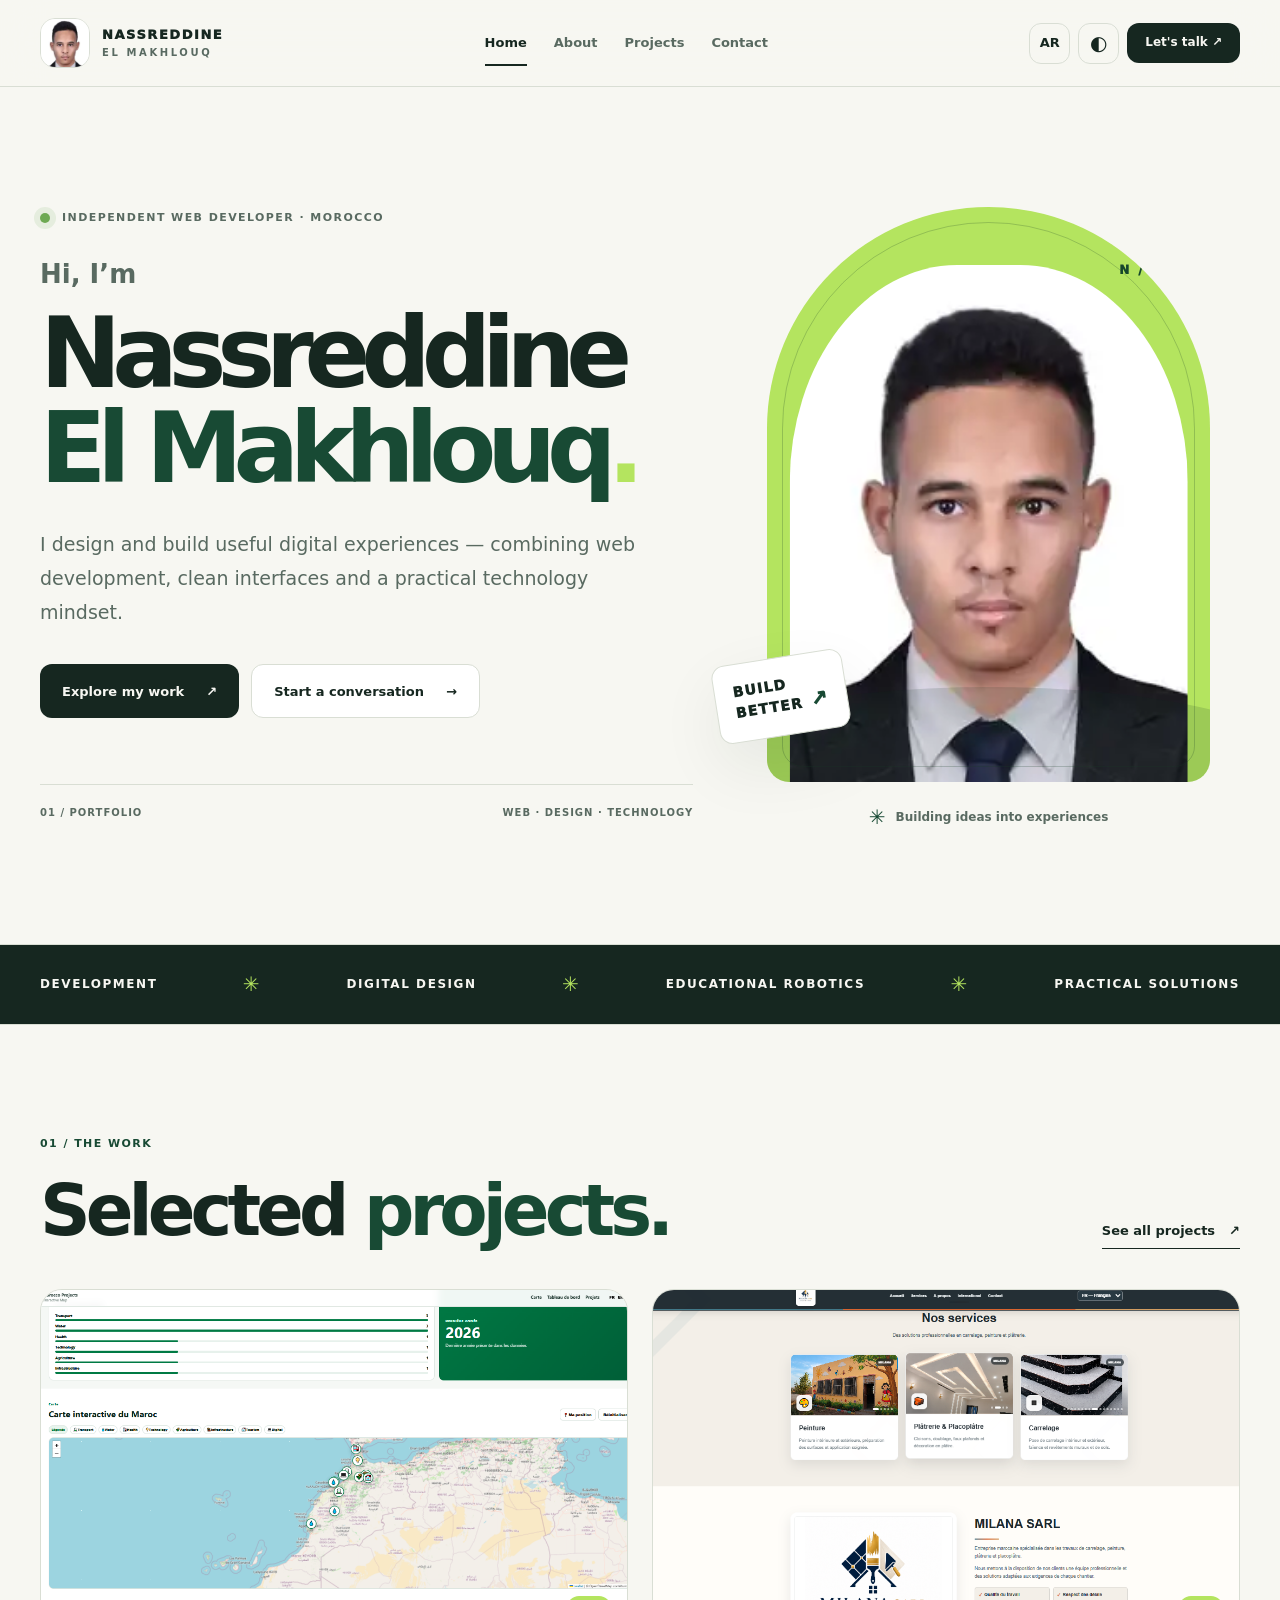
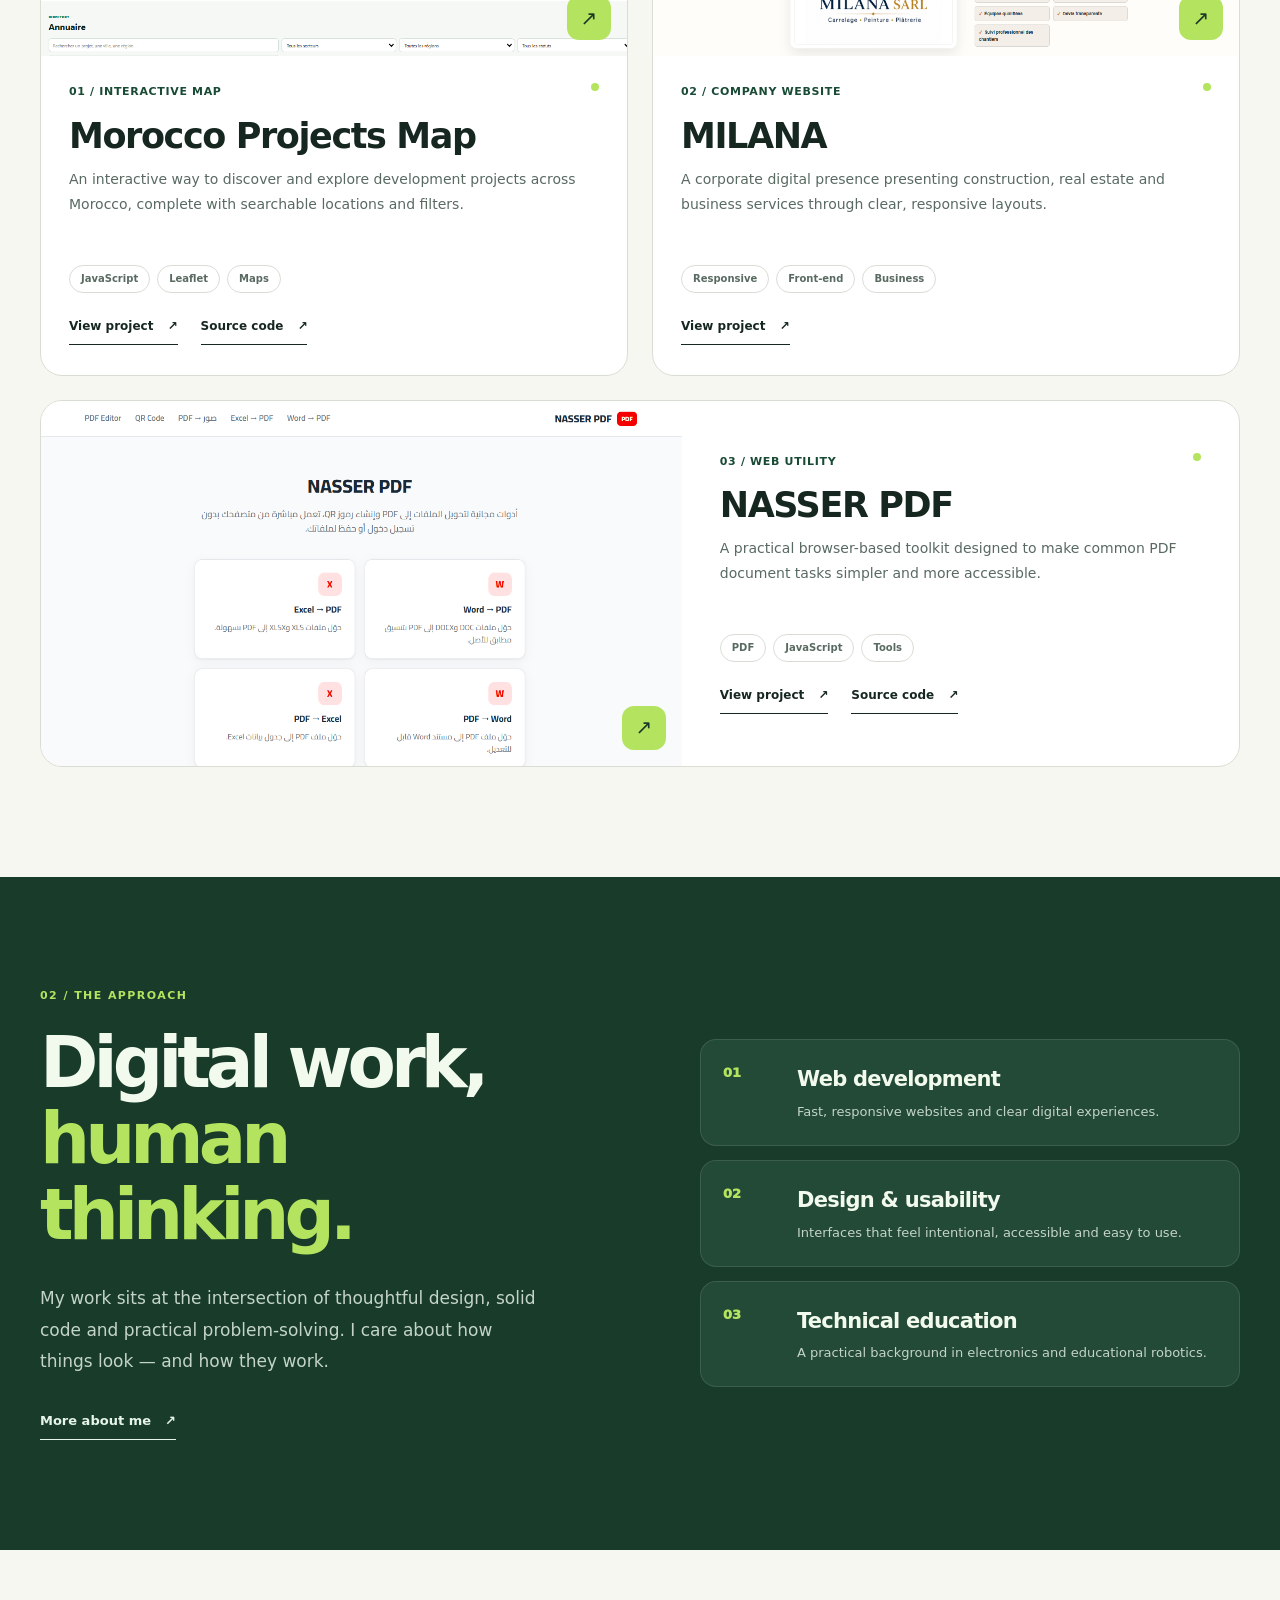
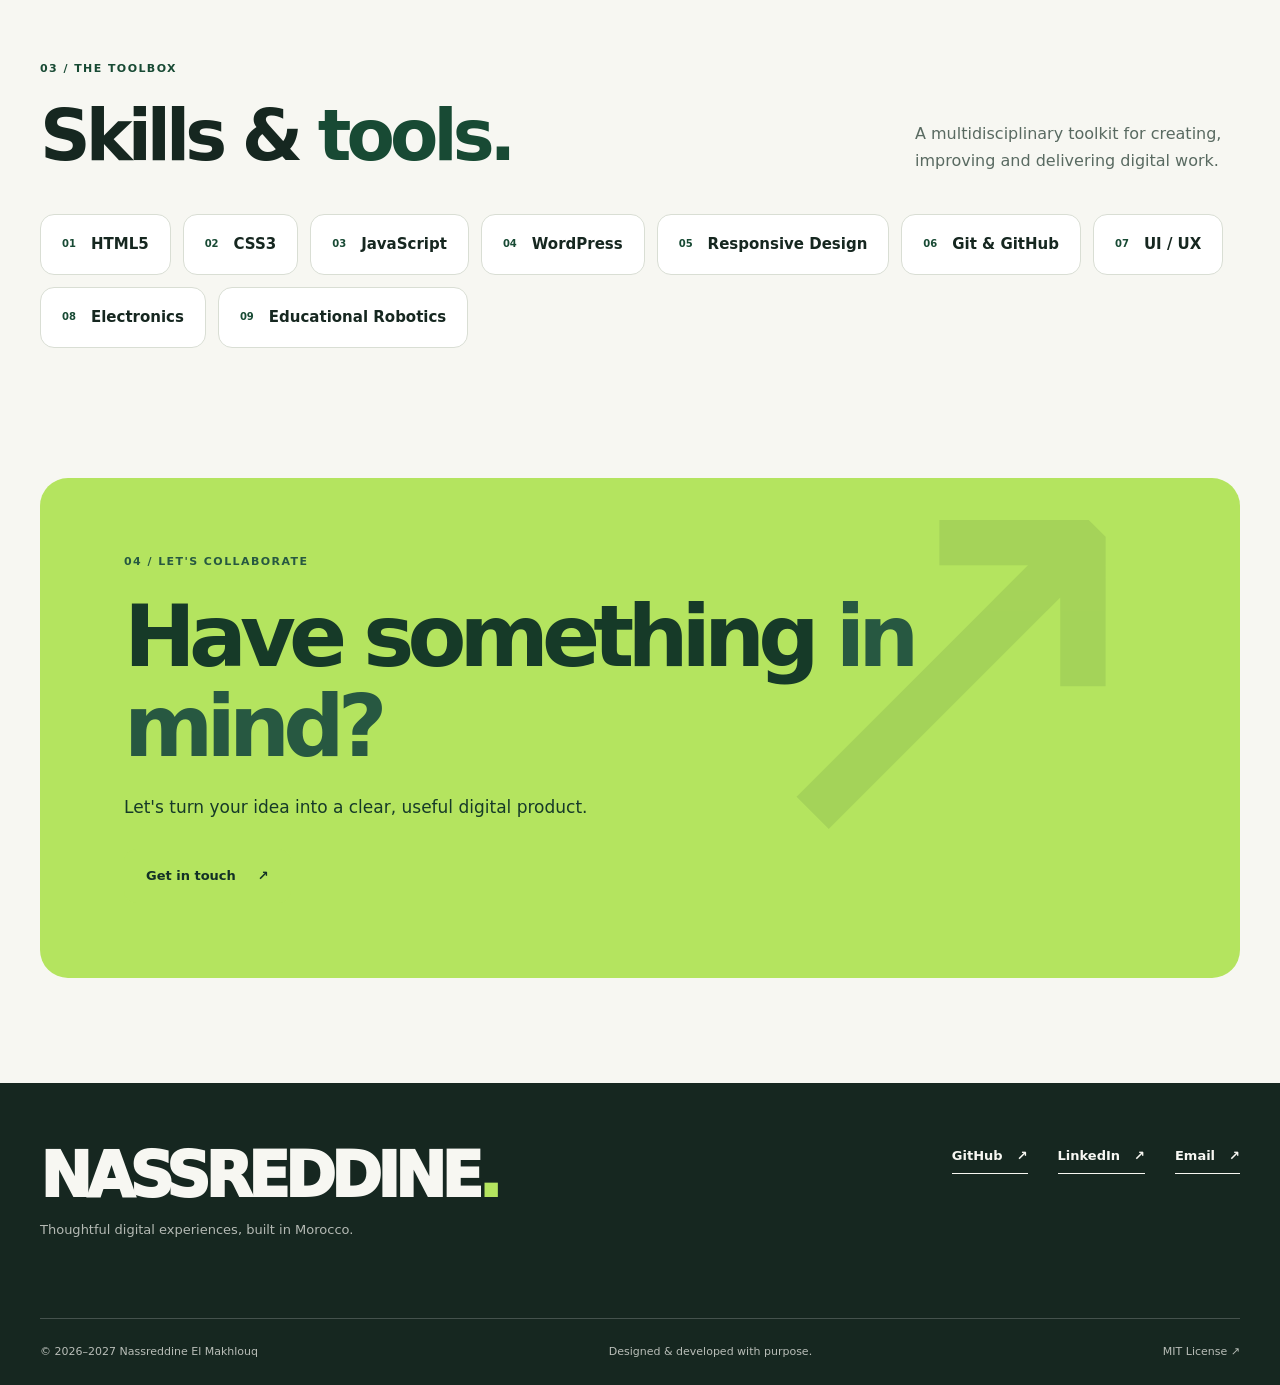
==== commit 1d130e0d: "Replace N monogram with personal portrait in site header" ====
--- a/index.html
+++ b/index.html
@@ -28,7 +28,7 @@
 <a class="skip-link" href="#main">Skip to content</a>
 <header class="site-header" data-header>
 <div class="shell header-inner">
-<a class="brand" href="index.html" aria-label="Nassreddine El Makhlouq home"><span class="brand-mark" aria-hidden="true">N<span>.</span></span><span class="brand-caption">NASSREDDINE <small>EL MAKHLOUQ</small></span></a>
+<a class="brand" href="index.html" aria-label="Nassreddine El Makhlouq home"><span class="brand-mark" aria-hidden="true"><img src="assets/profile-photo.webp" alt="" width="50" height="50" decoding="async"></span><span class="brand-caption">NASSREDDINE <small>EL MAKHLOUQ</small></span></a>
 <nav id="site-nav" class="site-nav" aria-label="Primary navigation"><a href="index.html" aria-current="page" data-en="Home" data-ar="الرئيسية">Home</a><a href="about.html"  data-en="About" data-ar="من أنا">About</a><a href="portfolio.html"  data-en="Projects" data-ar="المشاريع">Projects</a><a href="contact.html"  data-en="Contact" data-ar="تواصل">Contact</a></nav>
 <div class="header-tools">
 <button class="utility-btn" type="button" data-lang-switch aria-label="Switch to Arabic">AR</button>
--- a/assets/style.css
+++ b/assets/style.css
@@ -18,8 +18,9 @@
 .site-header{position:sticky;top:0;z-index:100;background:color-mix(in srgb,var(--bg) 93%,transparent);backdrop-filter:blur(22px);border-bottom:1px solid var(--stroke)}
 .header-inner{display:flex;align-items:center;justify-content:space-between;gap:26px;min-height:86px}
 .brand{display:flex;gap:12px;align-items:center;text-decoration:none;flex-shrink:0}
-.brand-mark{display:grid;place-items:center;background:var(--ink);color:var(--paper);font-weight:950;font-size:26px;letter-spacing:-.13em;width:50px;height:50px;border-radius:15px;padding-right:4px}
-.brand-mark span,.footer-brand span,.hero-period{color:var(--accent)}
+.brand-mark{display:block;width:50px;height:50px;border-radius:15px;overflow:hidden;background:#f7f7f2;flex-shrink:0;border:1px solid var(--stroke)}
+.brand-mark img{display:block;width:100%;height:100%;object-fit:cover;object-position:center 24%}
+.footer-brand span,.hero-period{color:var(--accent)}
 .brand-caption{font-size:13px;font-weight:950;letter-spacing:.12em;line-height:1.25}
 .brand-caption small{display:block;color:var(--sub);font-weight:600;font-size:10px;letter-spacing:.26em;margin-top:4px}
 .site-nav{display:flex;align-items:center;gap:27px;margin-inline:auto}
